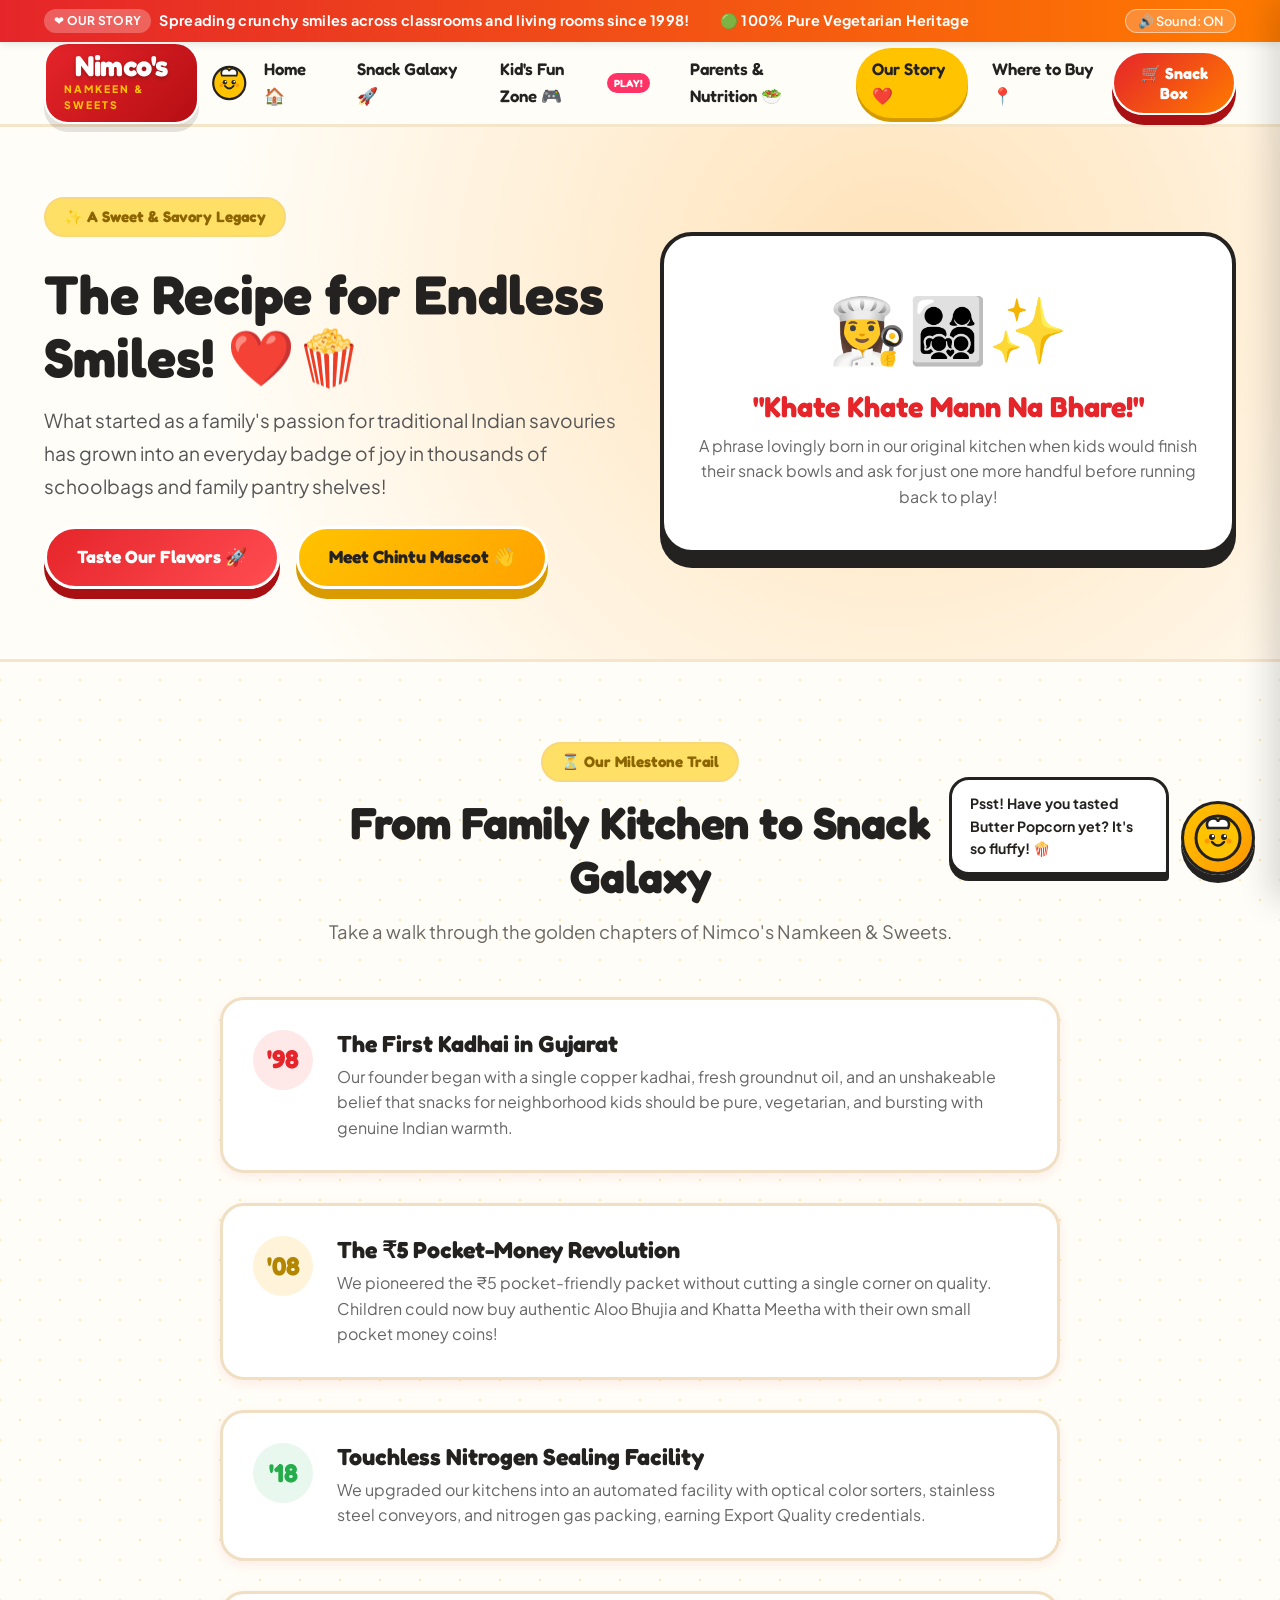
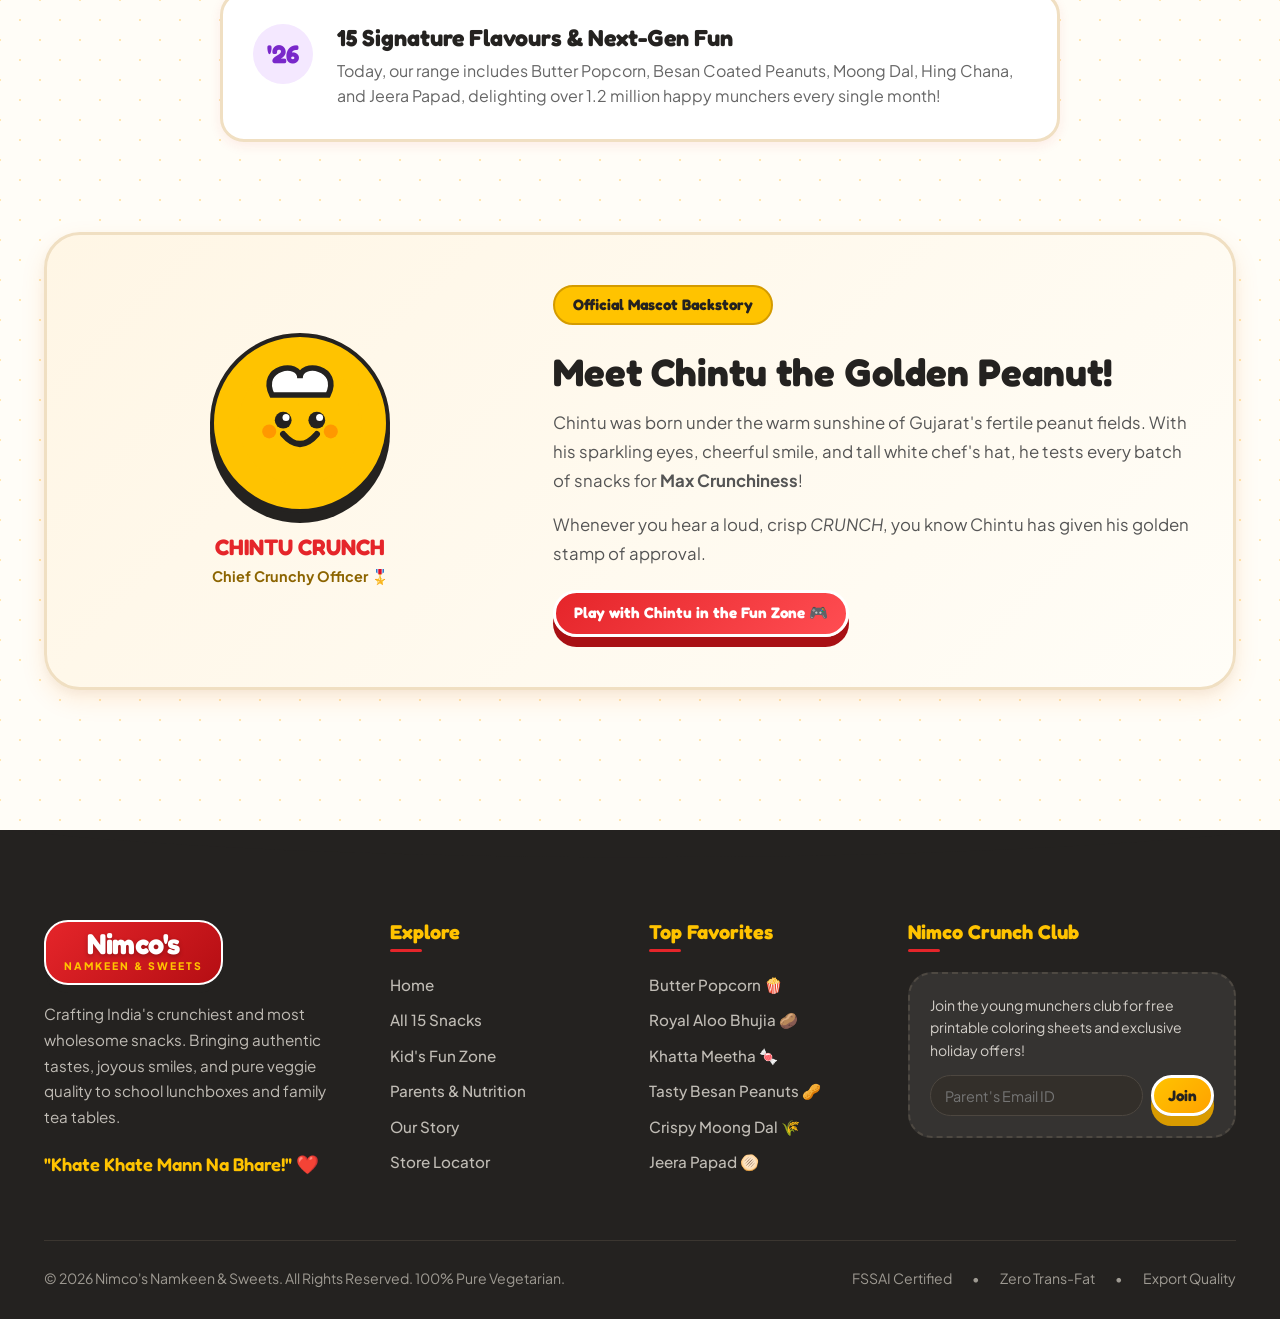
==== about.html @ a9c76709 "Add products page with complete snack galaxy showcase and interactive features" ====
<!DOCTYPE html>
<html lang="en">
<head>
  <meta charset="UTF-8">
  <meta name="viewport" content="width=device-width, initial-scale=1.0">
  <title>Our Story & Mascots | Nimco's Namkeen & Sweets</title>
  <meta name="description" content="Discover the heartwarming story behind Nimco's Namkeen. How we grew from a small family recipe kitchen to India's favourite crunchy snack brand!">
  <link rel="stylesheet" href="css/style.css">
  <link rel="icon" href="assets/pop-corn.png" type="image/png">
</head>
<body>

  <!-- Top Announcement Bar -->
  <aside class="top-ticker" aria-label="Special Offers">
    <div class="container top-ticker-content">
      <div class="top-ticker-marquee">
        <span class="ticker-item">
          <span class="ticker-pill">❤️ Our Story</span>
          <span>Spreading crunchy smiles across classrooms and living rooms since 1998!</span>
        </span>
        <span class="ticker-item">
          <span>🟢 100% Pure Vegetarian Heritage</span>
        </span>
      </div>
      <button class="sound-toggle-btn" id="soundToggleBtn" aria-label="Toggle Sound Effects">
        🔊 Sound: ON
      </button>
    </div>
  </aside>

  <!-- Navigation Header -->
  <header class="site-header">
    <div class="container nav-container">
      <a href="index.html" class="brand-logo-wrap" aria-label="Nimco's Home">
        <div class="brand-logo-badge">
          <span class="brand-name">Nimco's</span>
          <span class="brand-sub">Namkeen & Sweets</span>
        </div>
        <svg class="mascot-head-icon" viewBox="0 0 100 100" fill="none">
          <circle cx="50" cy="50" r="44" fill="#FFC300" stroke="#242220" stroke-width="6"/>
          <path d="M30 30 C20 10, 50 5, 50 18 C50 5, 80 10, 70 30 Z" fill="#FFFFFF" stroke="#242220" stroke-width="5"/>
          <circle cx="38" cy="48" r="6" fill="#242220"/>
          <circle cx="40" cy="46" r="2.5" fill="#FFFFFF"/>
          <circle cx="62" cy="48" r="6" fill="#242220"/>
          <circle cx="64" cy="46" r="2.5" fill="#FFFFFF"/>
          <circle cx="28" cy="56" r="5" fill="#FF7B00" opacity="0.6"/>
          <circle cx="72" cy="56" r="5" fill="#FF7B00" opacity="0.6"/>
          <path d="M38 58 Q50 72 62 58" stroke="#242220" stroke-width="5" stroke-linecap="round" fill="none"/>
        </svg>
      </a>

      <nav aria-label="Main Navigation">
        <ul class="nav-menu">
          <li><a href="index.html" class="nav-link">Home 🏠</a></li>
          <li><a href="products.html" class="nav-link">Snack Galaxy 🚀</a></li>
          <li>
            <a href="funzone.html" class="nav-link">
              Kid's Fun Zone 🎮 <span class="badge-fun">Play!</span>
            </a>
          </li>
          <li><a href="parents.html" class="nav-link">Parents & Nutrition 🥗</a></li>
          <li><a href="about.html" class="nav-link active">Our Story ❤️</a></li>
          <li><a href="contact.html" class="nav-link">Where to Buy 📍</a></li>
        </ul>
      </nav>

      <div class="nav-actions">
        <button class="cart-btn-trigger" aria-label="Open Snack Box Cart">
          <span>🛒 Snack Box</span>
          <span class="cart-badge-count" style="display:none;">0</span>
        </button>
        <button class="mobile-menu-toggle" aria-label="Open Mobile Menu">
          <span></span>
          <span></span>
          <span></span>
        </button>
      </div>
    </div>
  </header>

  <!-- About Hero -->
  <section style="background: radial-gradient(circle at 70% 30%, #FFE2B8 0%, #FFFDF7 70%); padding: 70px 0; border-bottom: 3px solid #F5E5C9;">
    <div class="container" style="display: grid; grid-template-columns: 1fr 1fr; gap: 40px; align-items: center;">
      <div>
        <span class="section-tag">✨ A Sweet & Savory Legacy</span>
        <h1 style="font-size: 3.4rem; color: #242220; margin: 12px 0 16px; line-height: 1.15;">
          The Recipe for Endless Smiles! ❤️🍿
        </h1>
        <p style="font-size: 1.2rem; color: #555; line-height: 1.7; margin-bottom: 24px;">
          What started as a family's passion for traditional Indian savouries has grown into an everyday badge of joy in thousands of schoolbags and family pantry shelves!
        </p>
        <div style="display: flex; gap: 16px;">
          <a href="products.html" class="btn btn-primary">Taste Our Flavors 🚀</a>
          <a href="#mascot-story" class="btn btn-secondary">Meet Chintu Mascot 👋</a>
        </div>
      </div>

      <div style="text-align: center; position: relative;">
        <div style="background: #FFF; border: 4px solid #242220; border-radius: 32px; padding: 40px 30px; box-shadow: 0 14px 0 #242220; position: relative;">
          <div style="font-size: 4rem; margin-bottom: 12px; animation: cuteBob 2s infinite alternate;">👩‍🍳👨‍👩‍👧‍👦✨</div>
          <h3 style="font-size: 1.8rem; color: #E5252A; margin-bottom: 8px;">"Khate Khate Mann Na Bhare!"</h3>
          <p style="color: #666; font-size: 1rem; line-height: 1.6;">
            A phrase lovingly born in our original kitchen when kids would finish their snack bowls and ask for just one more handful before running back to play!
          </p>
        </div>
      </div>
    </div>
  </section>

  <!-- The Journey Timeline -->
  <main class="container" style="padding: 80px 24px;">
    <div class="section-header">
      <div class="section-tag">⏳ Our Milestone Trail</div>
      <h2 class="section-title">From Family Kitchen to Snack Galaxy</h2>
      <p class="section-desc">Take a walk through the golden chapters of Nimco's Namkeen & Sweets.</p>
    </div>

    <div style="max-width: 840px; margin: 0 auto; display: flex; flex-direction: column; gap: 30px; position: relative;">
      <!-- Milestone 1 -->
      <div style="background: #FFF; border: 3px solid #F0DFC2; border-radius: 24px; padding: 30px; box-shadow: var(--shadow-sm); display: flex; gap: 24px; align-items: flex-start;">
        <div style="width: 60px; height: 60px; border-radius: 50%; background: #FFE8E8; color: #E5252A; display: flex; align-items: center; justify-content: center; font-size: 1.6rem; flex-shrink: 0; font-weight: 800; font-family: var(--font-display);">
          '98
        </div>
        <div>
          <h3 style="font-size: 1.45rem; color: #242220; margin-bottom: 6px;">The First Kadhai in Gujarat</h3>
          <p style="color: #666; font-size: 1rem; line-height: 1.6;">
            Our founder began with a single copper kadhai, fresh groundnut oil, and an unshakeable belief that snacks for neighborhood kids should be pure, vegetarian, and bursting with genuine Indian warmth.
          </p>
        </div>
      </div>

      <!-- Milestone 2 -->
      <div style="background: #FFF; border: 3px solid #F0DFC2; border-radius: 24px; padding: 30px; box-shadow: var(--shadow-sm); display: flex; gap: 24px; align-items: flex-start;">
        <div style="width: 60px; height: 60px; border-radius: 50%; background: #FFF4D9; color: #B38600; display: flex; align-items: center; justify-content: center; font-size: 1.6rem; flex-shrink: 0; font-weight: 800; font-family: var(--font-display);">
          '08
        </div>
        <div>
          <h3 style="font-size: 1.45rem; color: #242220; margin-bottom: 6px;">The ₹5 Pocket-Money Revolution</h3>
          <p style="color: #666; font-size: 1rem; line-height: 1.6;">
            We pioneered the ₹5 pocket-friendly packet without cutting a single corner on quality. Children could now buy authentic Aloo Bhujia and Khatta Meetha with their own small pocket money coins!
          </p>
        </div>
      </div>

      <!-- Milestone 3 -->
      <div style="background: #FFF; border: 3px solid #F0DFC2; border-radius: 24px; padding: 30px; box-shadow: var(--shadow-sm); display: flex; gap: 24px; align-items: flex-start;">
        <div style="width: 60px; height: 60px; border-radius: 50%; background: #E8F8EE; color: #25AC4B; display: flex; align-items: center; justify-content: center; font-size: 1.6rem; flex-shrink: 0; font-weight: 800; font-family: var(--font-display);">
          '18
        </div>
        <div>
          <h3 style="font-size: 1.45rem; color: #242220; margin-bottom: 6px;">Touchless Nitrogen Sealing Facility</h3>
          <p style="color: #666; font-size: 1rem; line-height: 1.6;">
            We upgraded our kitchens into an automated facility with optical color sorters, stainless steel conveyors, and nitrogen gas packing, earning Export Quality credentials.
          </p>
        </div>
      </div>

      <!-- Milestone 4 -->
      <div style="background: #FFF; border: 3px solid #F0DFC2; border-radius: 24px; padding: 30px; box-shadow: var(--shadow-sm); display: flex; gap: 24px; align-items: flex-start;">
        <div style="width: 60px; height: 60px; border-radius: 50%; background: #F4E8FF; color: #7928CA; display: flex; align-items: center; justify-content: center; font-size: 1.6rem; flex-shrink: 0; font-weight: 800; font-family: var(--font-display);">
          '26
        </div>
        <div>
          <h3 style="font-size: 1.45rem; color: #242220; margin-bottom: 6px;">15 Signature Flavours & Next-Gen Fun</h3>
          <p style="color: #666; font-size: 1rem; line-height: 1.6;">
            Today, our range includes Butter Popcorn, Besan Coated Peanuts, Moong Dal, Hing Chana, and Jeera Papad, delighting over 1.2 million happy munchers every single month!
          </p>
        </div>
      </div>
    </div>

    <!-- MEET THE MASCOT SECTION -->
    <section id="mascot-story" style="margin-top: 90px; background: linear-gradient(135deg, #FFF6E5, #FFFDF7); border: 3px solid #F0DFC2; border-radius: 36px; padding: 50px 40px; box-shadow: var(--shadow-md);">
      <div style="display: grid; grid-template-columns: 0.8fr 1.2fr; gap: 40px; align-items: center;">
        <div style="text-align: center;">
          <div style="width: 180px; height: 180px; margin: 0 auto; border-radius: 50%; background: #FFC300; border: 4px solid #242220; box-shadow: 0 10px 0 #242220; display: flex; align-items: center; justify-content: center;">
            <svg viewBox="0 0 100 100" style="width: 140px; height: 140px;" fill="none">
              <circle cx="50" cy="50" r="44" fill="#FFC300"/>
              <!-- Chef Hat -->
              <path d="M30 30 C20 10, 50 5, 50 18 C50 5, 80 10, 70 30 Z" fill="#FFFFFF" stroke="#242220" stroke-width="4"/>
              <!-- Big Anime Eyes -->
              <circle cx="38" cy="48" r="6" fill="#242220"/>
              <circle cx="40" cy="46" r="2.5" fill="#FFFFFF"/>
              <circle cx="62" cy="48" r="6" fill="#242220"/>
              <circle cx="64" cy="46" r="2.5" fill="#FFFFFF"/>
              <!-- Cheeks -->
              <circle cx="28" cy="56" r="5" fill="#FF7B00" opacity="0.6"/>
              <circle cx="72" cy="56" r="5" fill="#FF7B00" opacity="0.6"/>
              <!-- Smile -->
              <path d="M38 58 Q50 72 62 58" stroke="#242220" stroke-width="4.5" stroke-linecap="round" fill="none"/>
            </svg>
          </div>
          <div style="font-family: var(--font-display); font-size: 1.4rem; font-weight: 700; margin-top: 16px; color: #E5252A;">
            CHINTU CRUNCH
          </div>
          <div style="font-size: 0.9rem; color: #8C6400; font-weight: 700;">Chief Crunchy Officer 🎖️</div>
        </div>

        <div>
          <span class="section-tag" style="background: #FFC300; color: #242220; border-color: #D49B00;">Official Mascot Backstory</span>
          <h2 style="font-size: 2.4rem; color: #242220; margin: 10px 0 14px;">Meet Chintu the Golden Peanut!</h2>
          <p style="font-size: 1.05rem; color: #555; line-height: 1.7; margin-bottom: 16px;">
            Chintu was born under the warm sunshine of Gujarat's fertile peanut fields. With his sparkling eyes, cheerful smile, and tall white chef's hat, he tests every batch of snacks for <strong>Max Crunchiness</strong>!
          </p>
          <p style="font-size: 1.05rem; color: #555; line-height: 1.7; margin-bottom: 22px;">
            Whenever you hear a loud, crisp <em>CRUNCH</em>, you know Chintu has given his golden stamp of approval.
          </p>
          <a href="funzone.html" class="btn btn-primary btn-sm">
            Play with Chintu in the Fun Zone 🎮
          </a>
        </div>
      </div>
    </section>
  </main>

  <!-- Global Slide-over Snack Box Drawer -->
  <div class="cart-backdrop" id="cartBackdrop"></div>
  <aside class="cart-drawer" id="cartDrawer" aria-label="Snack Box Shopping Cart">
    <div class="cart-drawer-header">
      <h3 class="cart-drawer-title">
        <span>🛒 My Snack Box</span>
      </h3>
      <button class="cart-close-btn" aria-label="Close Cart">✕</button>
    </div>

    <div class="cart-free-gift-meter">
      <div class="gift-meter-label" id="giftMeterText">
        Add <strong>₹199</strong> to unlock a <strong>FREE Butter Popcorn</strong>! 🎁
      </div>
      <div class="meter-track">
        <div class="meter-fill" id="giftMeterFill" style="width: 0%;"></div>
      </div>
    </div>

    <div class="cart-items-list" id="cartItemsList"></div>

    <div class="cart-drawer-footer">
      <div class="promo-input-row">
        <input type="text" id="cartPromoInput" class="promo-input-field" placeholder="Promo code (e.g. CHINTU10)">
        <button class="promo-apply-btn" id="cartPromoBtn">Apply</button>
      </div>
      <div id="cartPromoMsg" style="font-size: 0.85rem; font-weight: 700; margin-bottom: 12px; display: none;"></div>

      <div class="cart-subtotal-row">
        <span>Subtotal:</span>
        <span class="cart-subtotal-amount" id="cartSubtotal">₹0</span>
      </div>

      <div class="cart-subtotal-row" id="cartDiscountRow" style="display: none; font-size: 1rem; color: #25AC4B;">
        <span>Promo Discount:</span>
        <span id="cartDiscountAmount">-₹0</span>
      </div>

      <button class="btn btn-primary" id="cartCheckoutBtn" style="width: 100%;">
        Munch & Checkout 🚀
      </button>
    </div>
  </aside>

  <!-- Product Detail & Nutrition Modal -->
  <div class="modal-backdrop" id="productModal" role="dialog" aria-modal="true">
    <div class="modal-dialog">
      <button class="modal-close-btn" aria-label="Close dialog">✕</button>
      <div class="modal-body" id="productModalBody"></div>
    </div>
  </div>

  <!-- Floating Mascot Interaction Widget -->
  <div class="floating-mascot-widget" id="floatingMascotWidget">
    <div class="mascot-bubble" id="mascotSpeechBubble">
      Khate Khate Mann Na Bhare! ❤️
    </div>
    <button class="mascot-avatar-btn" id="mascotAvatarBtn" aria-label="Ask Mascot Chintu">
      <svg viewBox="0 0 100 100" fill="none">
        <circle cx="50" cy="50" r="44" fill="#FFC300" stroke="#242220" stroke-width="6"/>
        <path d="M30 30 C20 10, 50 5, 50 18 C50 5, 80 10, 70 30 Z" fill="#FFFFFF" stroke="#242220" stroke-width="5"/>
        <circle cx="38" cy="48" r="6" fill="#242220"/>
        <circle cx="40" cy="46" r="2.5" fill="#FFFFFF"/>
        <circle cx="62" cy="48" r="6" fill="#242220"/>
        <circle cx="64" cy="46" r="2.5" fill="#FFFFFF"/>
        <circle cx="28" cy="56" r="5" fill="#FF7B00" opacity="0.6"/>
        <circle cx="72" cy="56" r="5" fill="#FF7B00" opacity="0.6"/>
        <path d="M38 58 Q50 72 62 58" stroke="#242220" stroke-width="5" stroke-linecap="round" fill="none"/>
      </svg>
    </button>
  </div>

  <!-- Footer -->
  <footer class="site-footer">
    <div class="footer-curved-top">
      <svg viewBox="0 0 1200 120" preserveAspectRatio="none">
        <path d="M0,0 C300,90 900,90 1200,0 L1200,120 L0,120 Z" fill="#242220"></path>
      </svg>
    </div>

    <div class="container">
      <div class="footer-grid">
        <div class="footer-brand">
          <div class="brand-logo-badge" style="width: fit-content; margin-bottom: 16px;">
            <span class="brand-name">Nimco's</span>
            <span class="brand-sub">Namkeen & Sweets</span>
          </div>
          <p>
            Crafting India's crunchiest and most wholesome snacks. Bringing authentic tastes, joyous smiles, and pure veggie quality to school lunchboxes and family tea tables.
          </p>
          <div class="footer-tagline-quote">
            "Khate Khate Mann Na Bhare!" ❤️
          </div>
        </div>

        <div class="footer-col">
          <h4>Explore</h4>
          <ul class="footer-links">
            <li><a href="index.html">Home</a></li>
            <li><a href="products.html">All 15 Snacks</a></li>
            <li><a href="funzone.html">Kid's Fun Zone</a></li>
            <li><a href="parents.html">Parents & Nutrition</a></li>
            <li><a href="about.html">Our Story</a></li>
            <li><a href="contact.html">Store Locator</a></li>
          </ul>
        </div>

        <div class="footer-col">
          <h4>Top Favorites</h4>
          <ul class="footer-links">
            <li><a href="products.html?filter=kids-fav">Butter Popcorn 🍿</a></li>
            <li><a href="products.html?filter=kids-fav">Royal Aloo Bhujia 🥔</a></li>
            <li><a href="products.html?filter=kids-fav">Khatta Meetha 🍬</a></li>
            <li><a href="products.html?filter=peanuts">Tasty Besan Peanuts 🥜</a></li>
            <li><a href="products.html?filter=dals">Crispy Moong Dal 🌾</a></li>
            <li><a href="products.html?filter=papad">Jeera Papad 🫓</a></li>
          </ul>
        </div>

        <div class="footer-col">
          <h4>Nimco Crunch Club</h4>
          <div class="footer-club-box">
            <p>Join the young munchers club for free printable coloring sheets and exclusive holiday offers!</p>
            <form onsubmit="event.preventDefault(); alert('Welcome to the Nimco Crunch Club! 🍿🎉'); this.reset();" class="footer-input-wrap">
              <input type="email" required placeholder="Parent's Email ID" class="footer-input">
              <button type="submit" class="btn btn-secondary btn-sm" style="padding: 8px 14px;">Join</button>
            </form>
          </div>
        </div>
      </div>

      <div class="footer-bottom">
        <div>© 2026 Nimco's Namkeen & Sweets. All Rights Reserved. 100% Pure Vegetarian.</div>
        <div style="display: flex; gap: 20px;">
          <span>FSSAI Certified</span>
          <span>•</span>
          <span>Zero Trans-Fat</span>
          <span>•</span>
          <span>Export Quality</span>
        </div>
      </div>
    </div>
  </footer>

  <!-- Scripts -->
  <script src="js/sound.js"></script>
  <script src="js/products-data.js"></script>
  <script src="js/cart.js"></script>
  <script src="js/main.js"></script>
</body>
</html>
---- css/style.css ----
/* ==========================================================================
   NIMCO'S NAMKEEN & SWEETS - KIDS-FRIENDLY PLAYFUL DESIGN SYSTEM
   "Khate Khate Mann Na Bhare" | 100% Pure Veg | Crunchy & Fun!
   ========================================================================== */

@import url('https://fonts.googleapis.com/css2?family=Fredoka:wght@400;500;600;700&family=Plus+Jakarta+Sans:wght@400;500;600;700;800&family=Bubblegum+Sans&display=swap');
@import url('craveable.css');

:root {
  /* Brand Color Palette */
  --brand-red: #E5252A;
  --brand-red-dark: #C01419;
  --brand-red-light: #FF5A5F;
  --brand-yellow: #FFC300;
  --brand-yellow-light: #FFE066;
  --brand-orange: #FF7B00;
  --brand-orange-light: #FFA23A;
  --brand-blue: #00A6FB;
  --brand-blue-light: #E0F4FF;
  --brand-pink: #FF3366;
  --brand-pink-light: #FFE8EF;
  --brand-green: #25AC4B; /* Veg Symbol Green */
  --brand-green-light: #E8F8EE;
  --brand-purple: #7928CA;
  --brand-purple-light: #F4E8FF;

  /* Surfaces & Backgrounds */
  --bg-cream: #FFFDF7;
  --bg-warm: #FFF6E5;
  --bg-sunshine: #FFFBE6;
  --bg-white: #FFFFFF;
  --bg-card: #FFFFFF;

  /* Text & Typography */
  --text-main: #242220;
  --text-muted: #6B6864;
  --text-light: #9E9B95;
  --text-on-dark: #FFFFFF;

  /* Borders & Shadows */
  --border-playful: 3px solid #F2E8D5;
  --border-thick: 4px solid #242220;
  --border-radius-xs: 10px;
  --border-radius-sm: 16px;
  --border-radius-md: 24px;
  --border-radius-lg: 32px;
  --border-radius-xl: 48px;
  --border-radius-pill: 999px;

  /* 3D Tactile Comic Shadows */
  --shadow-sm: 0 4px 12px rgba(229, 37, 42, 0.08);
  --shadow-md: 0 10px 25px rgba(255, 123, 0, 0.12), 0 4px 10px rgba(0, 0, 0, 0.04);
  --shadow-lg: 0 20px 40px rgba(229, 37, 42, 0.15), 0 8px 16px rgba(0, 0, 0, 0.06);
  --shadow-comic: 0 8px 0 rgba(36, 34, 32, 0.12);
  --shadow-comic-pressed: 0 2px 0 rgba(36, 34, 32, 0.12);
  --shadow-red-pop: 0 10px 0 #A81014;
  --shadow-yellow-pop: 0 10px 0 #D99B00;
  --shadow-blue-pop: 0 10px 0 #0077B6;
  --shadow-green-pop: 0 10px 0 #187932;

  /* Fonts */
  --font-display: 'Fredoka', 'Bubblegum Sans', cursive, sans-serif;
  --font-body: 'Plus Jakarta Sans', system-ui, -apple-system, sans-serif;

  /* Animation Timings */
  --bounce-easing: cubic-bezier(0.34, 1.56, 0.64, 1);
  --transition-fast: 0.18s var(--bounce-easing);
  --transition-normal: 0.3s ease;
}

/* ==========================================================================
   RESET & BASE STYLES
   ========================================================================== */
*, *::before, *::after {
  box-sizing: border-box;
  margin: 0;
  padding: 0;
}

html {
  scroll-behavior: smooth;
  font-size: 16px;
  -webkit-tap-highlight-color: transparent;
}

body {
  font-family: var(--font-body);
  background-color: var(--bg-cream);
  color: var(--text-main);
  line-height: 1.6;
  overflow-x: hidden;
  background-image: 
    radial-gradient(#FFE6B0 1.2px, transparent 1.2px),
    radial-gradient(#FFE6B0 1.2px, #FFFDF7 1.2px);
  background-size: 40px 40px;
  background-position: 0 0, 20px 20px;
}

img {
  max-width: 100%;
  height: auto;
  display: block;
}

a {
  color: inherit;
  text-decoration: none;
}

button, input, select, textarea {
  font-family: inherit;
  font-size: inherit;
  outline: none;
}

button {
  cursor: pointer;
  border: none;
  background: none;
}

h1, h2, h3, h4, h5, h6 {
  font-family: var(--font-display);
  font-weight: 700;
  line-height: 1.2;
  color: var(--text-main);
}

.container {
  width: 100%;
  max-width: 1240px;
  margin: 0 auto;
  padding: 0 24px;
}

/* ==========================================================================
   PLAYFUL TOP TICKER & ANNOUNCEMENT BAR
   ========================================================================== */
.top-ticker {
  background: linear-gradient(90deg, #E5252A, #FF7B00, #E5252A);
  background-size: 200% 100%;
  animation: tickerGradient 10s ease infinite;
  color: #FFFFFF;
  padding: 9px 0;
  font-size: 0.9rem;
  font-weight: 700;
  letter-spacing: 0.3px;
  overflow: hidden;
  position: relative;
  z-index: 100;
  box-shadow: 0 2px 8px rgba(0, 0, 0, 0.1);
}

@keyframes tickerGradient {
  0% { background-position: 0% 50%; }
  50% { background-position: 100% 50%; }
  100% { background-position: 0% 50%; }
}

.top-ticker-content {
  display: flex;
  justify-content: space-between;
  align-items: center;
  gap: 20px;
}

.top-ticker-marquee {
  display: flex;
  align-items: center;
  gap: 30px;
  white-space: nowrap;
}

.ticker-item {
  display: inline-flex;
  align-items: center;
  gap: 8px;
}

.ticker-pill {
  background: rgba(255, 255, 255, 0.25);
  padding: 2px 10px;
  border-radius: 999px;
  font-size: 0.75rem;
  text-transform: uppercase;
}

.sound-toggle-btn {
  background: rgba(255, 255, 255, 0.2);
  color: #fff;
  border: 1.5px solid rgba(255, 255, 255, 0.5);
  padding: 3px 12px;
  border-radius: 999px;
  font-size: 0.8rem;
  font-weight: 600;
  display: inline-flex;
  align-items: center;
  gap: 6px;
  transition: all var(--transition-fast);
}

.sound-toggle-btn:hover {
  background: #fff;
  color: var(--brand-red);
  transform: scale(1.05);
}

/* ==========================================================================
   NAVIGATION BAR
   ========================================================================== */
.site-header {
  position: sticky;
  top: 0;
  background: rgba(255, 253, 247, 0.95);
  backdrop-filter: blur(12px);
  -webkit-backdrop-filter: blur(12px);
  border-bottom: 3px solid #F5E5C9;
  z-index: 99;
  transition: all 0.3s ease;
}

.site-header.scrolled {
  box-shadow: 0 10px 30px rgba(0, 0, 0, 0.08);
  border-bottom-color: transparent;
}

.nav-container {
  display: flex;
  justify-content: space-between;
  align-items: center;
  height: 82px;
}

.brand-logo-wrap {
  display: flex;
  align-items: center;
  gap: 12px;
}

.brand-logo-badge {
  background: linear-gradient(135deg, var(--brand-red), #B50E13);
  color: #fff;
  padding: 8px 18px;
  border-radius: var(--border-radius-md);
  box-shadow: var(--shadow-comic);
  border: 2.5px solid #fff;
  display: flex;
  flex-direction: column;
  align-items: center;
  position: relative;
  transition: transform var(--transition-fast);
}

.brand-logo-badge:hover {
  transform: rotate(-3deg) scale(1.04);
}

.brand-name {
  font-family: var(--font-display);
  font-size: 1.8rem;
  line-height: 1;
  font-weight: 700;
  letter-spacing: -0.5px;
  color: #fff;
  text-shadow: 0 2px 4px rgba(0, 0, 0, 0.25);
}

.brand-sub {
  font-size: 0.65rem;
  font-weight: 800;
  letter-spacing: 2px;
  text-transform: uppercase;
  color: var(--brand-yellow);
}

.mascot-head-icon {
  width: 44px;
  height: 44px;
  animation: cuteBob 2.5s ease-in-out infinite alternate;
}

@keyframes cuteBob {
  0% { transform: translateY(0) rotate(0deg); }
  100% { transform: translateY(-4px) rotate(6deg); }
}

.nav-menu {
  display: flex;
  align-items: center;
  gap: 8px;
  list-style: none;
}

.nav-link {
  font-family: var(--font-display);
  font-size: 1.05rem;
  font-weight: 600;
  color: var(--text-main);
  padding: 8px 16px;
  border-radius: var(--border-radius-pill);
  transition: all var(--transition-fast);
  display: flex;
  align-items: center;
  gap: 6px;
  position: relative;
}

.nav-link:hover {
  background: var(--bg-warm);
  color: var(--brand-red);
  transform: translateY(-2px);
}

.nav-link.active {
  background: var(--brand-yellow);
  color: var(--text-main);
  box-shadow: 0 4px 0 #D49B00;
}

.nav-link .badge-fun {
  background: var(--brand-pink);
  color: #fff;
  font-size: 0.65rem;
  padding: 2px 7px;
  border-radius: 999px;
  font-weight: 800;
  text-transform: uppercase;
  animation: pulseBadge 1.5s infinite;
}

@keyframes pulseBadge {
  0%, 100% { transform: scale(1); }
  50% { transform: scale(1.12); }
}

.nav-actions {
  display: flex;
  align-items: center;
  gap: 14px;
}

.cart-btn-trigger {
  background: linear-gradient(135deg, var(--brand-red), var(--brand-orange));
  color: #fff;
  padding: 10px 20px;
  border-radius: var(--border-radius-pill);
  font-family: var(--font-display);
  font-weight: 700;
  font-size: 1rem;
  display: flex;
  align-items: center;
  gap: 10px;
  box-shadow: var(--shadow-red-pop);
  transition: all var(--transition-fast);
  border: 2px solid #fff;
}

.cart-btn-trigger:hover {
  transform: translateY(-2px);
  box-shadow: 0 12px 0 #A81014;
}

.cart-btn-trigger:active {
  transform: translateY(6px);
  box-shadow: 0 4px 0 #A81014;
}

.cart-badge-count {
  background: var(--brand-yellow);
  color: var(--text-main);
  width: 24px;
  height: 24px;
  border-radius: 50%;
  display: inline-flex;
  align-items: center;
  justify-content: center;
  font-size: 0.85rem;
  font-weight: 800;
}

.mobile-menu-toggle {
  display: none;
  flex-direction: column;
  gap: 5px;
  width: 44px;
  height: 44px;
  background: var(--bg-warm);
  border-radius: 12px;
  justify-content: center;
  align-items: center;
  border: 2px solid #EAD8BD;
}

.mobile-menu-toggle span {
  width: 22px;
  height: 3px;
  background: var(--text-main);
  border-radius: 3px;
  transition: all 0.3s ease;
}

/* ==========================================================================
   BUTTONS & TACTILE COMPONENTS
   ========================================================================== */
.btn {
  display: inline-flex;
  align-items: center;
  justify-content: center;
  gap: 10px;
  font-family: var(--font-display);
  font-weight: 700;
  font-size: 1.1rem;
  padding: 14px 30px;
  border-radius: var(--border-radius-pill);
  transition: all var(--transition-fast);
  text-align: center;
  user-select: none;
}

.btn-primary {
  background: linear-gradient(135deg, var(--brand-red), #FF4D52);
  color: #FFFFFF;
  box-shadow: var(--shadow-red-pop);
  border: 3px solid #FFFFFF;
}

.btn-primary:hover {
  transform: translateY(-3px) scale(1.02);
  box-shadow: 0 13px 0 #A81014;
}

.btn-primary:active {
  transform: translateY(6px);
  box-shadow: 0 3px 0 #A81014;
}

.btn-secondary {
  background: linear-gradient(135deg, var(--brand-yellow), #FFA200);
  color: var(--text-main);
  box-shadow: var(--shadow-yellow-pop);
  border: 3px solid #FFFFFF;
}

.btn-secondary:hover {
  transform: translateY(-3px) scale(1.02);
  box-shadow: 0 13px 0 #D99B00;
}

.btn-secondary:active {
  transform: translateY(6px);
  box-shadow: 0 3px 0 #D99B00;
}

.btn-outline {
  background: #FFFFFF;
  color: var(--text-main);
  border: 3px solid var(--text-main);
  box-shadow: 0 6px 0 var(--text-main);
}

.btn-outline:hover {
  background: var(--bg-warm);
  transform: translateY(-2px);
  box-shadow: 0 8px 0 var(--text-main);
}

.btn-outline:active {
  transform: translateY(4px);
  box-shadow: 0 2px 0 var(--text-main);
}

.btn-funzone {
  background: linear-gradient(135deg, #7928CA, #FF0080);
  color: #fff;
  box-shadow: 0 10px 0 #52178D;
  border: 3px solid #FFFFFF;
}

.btn-funzone:hover {
  transform: translateY(-3px) scale(1.02);
  box-shadow: 0 13px 0 #52178D;
}

.btn-funzone:active {
  transform: translateY(6px);
  box-shadow: 0 3px 0 #52178D;
}

.btn-sm {
  padding: 8px 18px;
  font-size: 0.95rem;
}

/* ==========================================================================
   PURE VEG BADGE & CHIP ELEMENTS
   ========================================================================== */
.veg-badge {
  display: inline-flex;
  align-items: center;
  justify-content: center;
  width: 22px;
  height: 22px;
  border: 2px solid var(--brand-green);
  border-radius: 4px;
  background: #fff;
  padding: 2px;
}

.veg-badge::after {
  content: '';
  width: 10px;
  height: 10px;
  background: var(--brand-green);
  border-radius: 50%;
}

.veg-label-wrap {
  display: inline-flex;
  align-items: center;
  gap: 6px;
  background: var(--brand-green-light);
  color: #176B2C;
  font-size: 0.8rem;
  font-weight: 700;
  padding: 4px 12px;
  border-radius: 999px;
  border: 1.5px solid #B8E8C5;
}

.flavor-chip {
  display: inline-flex;
  align-items: center;
  gap: 5px;
  background: var(--bg-warm);
  color: var(--brand-orange);
  font-size: 0.75rem;
  font-weight: 700;
  padding: 4px 10px;
  border-radius: var(--border-radius-pill);
  border: 1px solid #F5DEB3;
}

/* ==========================================================================
   HERO SECTION (HOME)
   ========================================================================== */
.hero-section {
  position: relative;
  padding: 60px 0 100px;
  overflow: hidden;
  background: radial-gradient(circle at 70% 30%, #FFF3D4 0%, #FFFDF7 70%);
}

.hero-curved-bottom {
  position: absolute;
  bottom: -1px;
  left: 0;
  width: 100%;
  overflow: hidden;
  line-height: 0;
  z-index: 10;
}

.hero-curved-bottom svg {
  position: relative;
  display: block;
  width: calc(100% + 1.3px);
  height: 60px;
}

.hero-grid {
  display: grid;
  grid-template-columns: 1.15fr 0.85fr;
  align-items: center;
  gap: 50px;
}

.hero-content {
  position: relative;
  z-index: 5;
}

.hero-mascot-pill {
  display: inline-flex;
  align-items: center;
  gap: 10px;
  background: #FFFFFF;
  padding: 6px 18px 6px 10px;
  border-radius: var(--border-radius-pill);
  border: 2px solid #F0DFBF;
  box-shadow: var(--shadow-sm);
  margin-bottom: 24px;
  font-size: 0.95rem;
  font-weight: 700;
  color: var(--brand-orange);
  animation: floatSubtle 3s ease-in-out infinite alternate;
}

@keyframes floatSubtle {
  0% { transform: translateY(0); }
  100% { transform: translateY(-6px); }
}

.hero-title {
  font-size: 3.6rem;
  line-height: 1.12;
  margin-bottom: 20px;
  color: var(--text-main);
  letter-spacing: -1px;
}

.hero-title .highlight-red {
  color: var(--brand-red);
  position: relative;
  display: inline-block;
}

.hero-title .highlight-red::after {
  content: '';
  position: absolute;
  bottom: 4px;
  left: -4px;
  right: -4px;
  height: 12px;
  background: var(--brand-yellow);
  z-index: -1;
  border-radius: 6px;
  transform: rotate(-1.5deg);
}

.hero-subtitle {
  font-size: 1.25rem;
  color: var(--text-muted);
  margin-bottom: 34px;
  max-width: 540px;
  font-weight: 500;
}

.hero-cta-group {
  display: flex;
  flex-wrap: wrap;
  align-items: center;
  gap: 16px;
  margin-bottom: 40px;
}

.hero-trust-badges {
  display: flex;
  align-items: center;
  gap: 24px;
  padding-top: 20px;
  border-top: 2px dashed #EEDCC1;
}

.trust-item {
  display: flex;
  align-items: center;
  gap: 10px;
  font-size: 0.9rem;
  font-weight: 700;
  color: var(--text-main);
}

.trust-item-icon {
  width: 36px;
  height: 36px;
  border-radius: 50%;
  background: #FFF;
  border: 2px solid #F0DEBF;
  display: flex;
  align-items: center;
  justify-content: center;
  font-size: 1.1rem;
  box-shadow: var(--shadow-sm);
}

/* Hero Showcase & Floating Packs */
.hero-visual-stage {
  position: relative;
  display: flex;
  align-items: center;
  justify-content: center;
  min-height: 480px;
}

.stage-glow-circle {
  position: absolute;
  width: 440px;
  height: 440px;
  background: radial-gradient(circle, #FFE180 0%, #FFB703 40%, rgba(255, 183, 3, 0) 70%);
  border-radius: 50%;
  filter: blur(20px);
  opacity: 0.6;
  z-index: 1;
  animation: pulseGlow 4s ease-in-out infinite alternate;
}

@keyframes pulseGlow {
  0% { transform: scale(0.9); opacity: 0.4; }
  100% { transform: scale(1.1); opacity: 0.7; }
}

.hero-pack-main {
  position: relative;
  z-index: 4;
  width: 300px;
  cursor: pointer;
  filter: drop-shadow(0 25px 35px rgba(229, 37, 42, 0.25));
  transition: transform 0.4s var(--bounce-easing);
  animation: floatHeroPack 4s ease-in-out infinite;
}

@keyframes floatHeroPack {
  0%, 100% { transform: translateY(0) rotate(0deg); }
  50% { transform: translateY(-16px) rotate(2deg); }
}

.hero-pack-main:hover {
  transform: scale(1.08) rotate(-2deg);
}

.hero-pack-side {
  position: absolute;
  width: 190px;
  z-index: 3;
  filter: drop-shadow(0 15px 25px rgba(0, 0, 0, 0.15));
  transition: transform 0.3s var(--bounce-easing);
  cursor: pointer;
}

.hero-pack-side.pack-left {
  left: -20px;
  bottom: 30px;
  transform: rotate(-12deg);
  animation: floatSideLeft 4.5s ease-in-out infinite alternate;
}

.hero-pack-side.pack-right {
  right: -25px;
  top: 40px;
  transform: rotate(14deg);
  animation: floatSideRight 4.2s ease-in-out infinite alternate;
  border-radius: 20px;
  border: 3.5px solid #FFFFFF;
  box-shadow: 0 12px 24px rgba(0, 0, 0, 0.15);
}

@keyframes floatSideLeft {
  0% { transform: rotate(-12deg) translateY(0); }
  100% { transform: rotate(-8deg) translateY(-12px); }
}

@keyframes floatSideRight {
  0% { transform: rotate(14deg) translateY(0); }
  100% { transform: rotate(18deg) translateY(-14px); }
}

.hero-pack-side:hover {
  z-index: 5;
  transform: scale(1.12) rotate(0deg) !important;
}

/* Floating Fun Stickers */
.fun-sticker {
  position: absolute;
  background: #FFFFFF;
  color: var(--text-main);
  font-family: var(--font-display);
  font-weight: 700;
  font-size: 0.95rem;
  padding: 8px 16px;
  border-radius: var(--border-radius-pill);
  box-shadow: 0 6px 0 #E2CDA7;
  border: 2.5px solid #F0DEBF;
  z-index: 6;
  display: flex;
  align-items: center;
  gap: 8px;
  pointer-events: none;
  animation: stickerWiggle 3s ease-in-out infinite;
}

.fun-sticker.sticker-1 {
  top: 15px;
  left: 20px;
  background: var(--brand-yellow);
  color: var(--text-main);
  box-shadow: 0 5px 0 #CCA200;
  border-color: #FFF;
  transform: rotate(-8deg);
}

.fun-sticker.sticker-2 {
  bottom: 25px;
  right: 15px;
  background: var(--brand-pink);
  color: #FFF;
  box-shadow: 0 5px 0 #BF1241;
  border-color: #FFF;
  transform: rotate(6deg);
}

.fun-sticker.sticker-3 {
  top: 45%;
  left: -35px;
  background: var(--brand-green);
  color: #FFF;
  box-shadow: 0 5px 0 #187732;
  border-color: #FFF;
  transform: rotate(-10deg);
}

@keyframes stickerWiggle {
  0%, 100% { transform: rotate(var(--rot, 0deg)) translateY(0); }
  50% { transform: rotate(var(--rot, 0deg)) translateY(-6px); }
}

/* ==========================================================================
   SECTION HEADINGS & RIBBONS
   ========================================================================== */
.section-header {
  text-align: center;
  max-width: 720px;
  margin: 0 auto 50px;
  position: relative;
}

.section-tag {
  display: inline-flex;
  align-items: center;
  gap: 8px;
  background: var(--brand-yellow-light);
  color: #8C6400;
  font-family: var(--font-display);
  font-size: 0.95rem;
  font-weight: 700;
  padding: 6px 18px;
  border-radius: var(--border-radius-pill);
  border: 2px solid #F8D878;
  margin-bottom: 14px;
}

.section-title {
  font-size: 2.8rem;
  color: var(--text-main);
  margin-bottom: 14px;
  letter-spacing: -0.5px;
}

.section-desc {
  font-size: 1.15rem;
  color: var(--text-muted);
}

/* ==========================================================================
   MOOD PICKER / QUICK SELECTOR
   ========================================================================== */
.mood-picker-wrap {
  padding: 40px 0;
  background: var(--bg-white);
  border-top: 3px solid #F5E8D3;
  border-bottom: 3px solid #F5E8D3;
}

.mood-pills-row {
  display: flex;
  justify-content: center;
  flex-wrap: wrap;
  gap: 14px;
}

.mood-pill-btn {
  display: inline-flex;
  align-items: center;
  gap: 10px;
  background: var(--bg-warm);
  border: 2.5px solid #F0DFC2;
  padding: 12px 24px;
  border-radius: var(--border-radius-pill);
  font-family: var(--font-display);
  font-size: 1.05rem;
  font-weight: 700;
  color: var(--text-main);
  transition: all var(--transition-fast);
  cursor: pointer;
  box-shadow: 0 4px 0 #E5CFA8;
}

.mood-pill-btn:hover, .mood-pill-btn.active {
  background: var(--brand-red);
  color: #fff;
  border-color: #fff;
  box-shadow: 0 6px 0 #9E0D11;
  transform: translateY(-3px);
}

.mood-pill-btn:active {
  transform: translateY(3px);
  box-shadow: 0 1px 0 #9E0D11;
}

/* ==========================================================================
   PRODUCT CARDS & SNACK CATALOG
   ========================================================================== */
.products-grid {
  display: grid;
  grid-template-columns: repeat(auto-fill, minmax(280px, 1fr));
  gap: 30px;
  margin-bottom: 50px;
}

.snack-card {
  background: #FFFFFF;
  border-radius: var(--border-radius-lg);
  border: 3px solid #F2E3C6;
  padding: 24px 20px 20px;
  position: relative;
  transition: all 0.35s var(--bounce-easing);
  box-shadow: var(--shadow-sm);
  display: flex;
  flex-direction: column;
  overflow: hidden;
}

.snack-card::before {
  content: '';
  position: absolute;
  top: 0;
  left: 0;
  right: 0;
  height: 120px;
  background: linear-gradient(180deg, var(--card-accent, #FFF6E5) 0%, rgba(255, 255, 255, 0) 100%);
  border-radius: var(--border-radius-lg) var(--border-radius-lg) 0 0;
  z-index: 0;
}

.snack-card:hover {
  transform: translateY(-8px) scale(1.01);
  border-color: var(--brand-orange);
  box-shadow: var(--shadow-md);
}

.card-top-row {
  position: relative;
  z-index: 2;
  display: flex;
  justify-content: space-between;
  align-items: center;
  margin-bottom: 12px;
}

.price-tag {
  background: var(--brand-red);
  color: #fff;
  font-family: var(--font-display);
  font-weight: 700;
  font-size: 1rem;
  padding: 4px 12px;
  border-radius: var(--border-radius-pill);
  box-shadow: 0 3px 0 #A81014;
}

.product-img-wrap {
  position: relative;
  z-index: 2;
  height: 230px;
  display: flex;
  align-items: center;
  justify-content: center;
  margin-bottom: 16px;
  padding: 10px;
}

.product-img-wrap img {
  max-height: 100%;
  width: auto;
  object-fit: contain;
  transition: transform 0.4s var(--bounce-easing);
  filter: drop-shadow(0 12px 18px rgba(0, 0, 0, 0.12));
  border-radius: 12px;
}

.product-img-wrap img[src$=".jpeg"],
.product-img-wrap img[src$=".jpg"] {
  border: 2px solid #EEDAC0;
  border-radius: 16px;
  background: #FFF;
  padding: 4px;
}

.snack-card:hover .product-img-wrap img {
  transform: scale(1.08) rotate(2deg);
}

.product-info {
  position: relative;
  z-index: 2;
  flex-grow: 1;
  display: flex;
  flex-direction: column;
}

.snack-tagline {
  font-size: 0.8rem;
  font-weight: 700;
  color: var(--brand-orange);
  text-transform: uppercase;
  letter-spacing: 0.5px;
  margin-bottom: 4px;
}

.snack-title {
  font-size: 1.35rem;
  color: var(--text-main);
  margin-bottom: 8px;
  line-height: 1.25;
}

.snack-desc {
  font-size: 0.9rem;
  color: var(--text-muted);
  margin-bottom: 14px;
  display: -webkit-box;
  -webkit-line-clamp: 2;
  -webkit-box-orient: vertical;
  overflow: hidden;
}

.crunch-rating {
  display: flex;
  align-items: center;
  gap: 6px;
  font-size: 0.85rem;
  font-weight: 700;
  color: #8A6508;
  background: var(--bg-sunshine);
  padding: 4px 10px;
  border-radius: 999px;
  margin-bottom: 18px;
  width: fit-content;
}

.crunch-stars {
  color: #FFAA00;
  letter-spacing: 2px;
}

.card-actions-row {
  position: relative;
  z-index: 2;
  display: flex;
  align-items: center;
  gap: 10px;
  margin-top: auto;
}

.btn-add-snack {
  flex: 1;
  background: linear-gradient(135deg, var(--brand-red), #F43F5E);
  color: #fff;
  font-family: var(--font-display);
  font-weight: 700;
  font-size: 1rem;
  padding: 10px 16px;
  border-radius: var(--border-radius-pill);
  box-shadow: 0 4px 0 #9E0D11;
  display: flex;
  align-items: center;
  justify-content: center;
  gap: 8px;
  transition: all var(--transition-fast);
}

.btn-add-snack:hover {
  transform: translateY(-2px);
  box-shadow: 0 6px 0 #9E0D11;
}

.btn-add-snack:active {
  transform: translateY(3px);
  box-shadow: 0 1px 0 #9E0D11;
}

.btn-quick-view {
  width: 44px;
  height: 44px;
  border-radius: 50%;
  background: var(--bg-warm);
  border: 2px solid #EEDAC0;
  display: flex;
  align-items: center;
  justify-content: center;
  font-size: 1.1rem;
  color: var(--text-main);
  transition: all var(--transition-fast);
}

.btn-quick-view:hover {
  background: var(--brand-yellow);
  transform: scale(1.1);
  border-color: #CCA200;
}

/* ==========================================================================
   WHY KIDS & PARENTS LOVE NIMCO'S (BENTO GRID)
   ========================================================================== */
.benefits-section {
  padding: 90px 0;
  background: #FFFDF9;
  position: relative;
}

.bento-grid {
  display: grid;
  grid-template-columns: repeat(3, 1fr);
  gap: 24px;
}

.bento-card {
  background: #FFFFFF;
  border-radius: var(--border-radius-lg);
  border: 3px solid #F0DFC2;
  padding: 34px 28px;
  position: relative;
  overflow: hidden;
  transition: transform var(--transition-normal), box-shadow var(--transition-normal);
  box-shadow: var(--shadow-sm);
}

.bento-card:hover {
  transform: translateY(-6px);
  box-shadow: var(--shadow-md);
  border-color: var(--brand-orange);
}

.bento-card.card-wide {
  grid-column: span 2;
  display: flex;
  align-items: center;
  gap: 30px;
  background: linear-gradient(135deg, #FFF9EB 0%, #FFFFFF 100%);
}

.bento-icon-bubble {
  width: 68px;
  height: 68px;
  border-radius: 20px;
  display: flex;
  align-items: center;
  justify-content: center;
  font-size: 2.2rem;
  margin-bottom: 20px;
  box-shadow: 0 6px 0 rgba(0,0,0,0.06);
}

.bento-card.card-wide .bento-icon-bubble {
  margin-bottom: 0;
  flex-shrink: 0;
}

.bento-title {
  font-size: 1.6rem;
  margin-bottom: 10px;
  color: var(--text-main);
}

.bento-text {
  color: var(--text-muted);
  font-size: 1rem;
  line-height: 1.6;
}

/* ==========================================================================
   KID'S FUN ZONE HIGHLIGHTS & CANVAS GAME STYLES
   ========================================================================== */
.funzone-hero {
  background: linear-gradient(135deg, #6B11FF 0%, #B5179E 50%, #FF006E 100%);
  color: #fff;
  padding: 80px 0 100px;
  position: relative;
  overflow: hidden;
  text-align: center;
}

.funzone-hero h1 {
  color: #fff;
  font-size: 3.8rem;
  margin-bottom: 16px;
  text-shadow: 0 4px 10px rgba(0, 0, 0, 0.3);
}

.funzone-hero p {
  font-size: 1.3rem;
  max-width: 680px;
  margin: 0 auto 30px;
  color: #FFE6FA;
}

.game-stage-container {
  background: #FFFFFF;
  border-radius: var(--border-radius-xl);
  border: 5px solid #242220;
  box-shadow: 0 16px 0 #242220;
  max-width: 860px;
  margin: -60px auto 60px;
  position: relative;
  z-index: 10;
  overflow: hidden;
  padding: 24px;
}

.game-header-bar {
  display: flex;
  justify-content: space-between;
  align-items: center;
  background: #FFF5E0;
  padding: 14px 24px;
  border-radius: var(--border-radius-md);
  border: 3px solid #EEDAC0;
  margin-bottom: 20px;
}

.game-stat-badge {
  font-family: var(--font-display);
  font-size: 1.25rem;
  font-weight: 700;
  display: flex;
  align-items: center;
  gap: 8px;
}

.game-canvas-wrap {
  position: relative;
  width: 100%;
  height: 480px;
  background: linear-gradient(180deg, #87CEEB 0%, #E0F7FA 75%, #A7D7C5 100%);
  border-radius: var(--border-radius-md);
  border: 3px solid #242220;
  overflow: hidden;
}

#gameCanvas {
  display: block;
  width: 100%;
  height: 100%;
}

.game-overlay-screen {
  position: absolute;
  top: 0;
  left: 0;
  right: 0;
  bottom: 0;
  background: rgba(36, 34, 32, 0.75);
  backdrop-filter: blur(4px);
  display: flex;
  flex-direction: column;
  align-items: center;
  justify-content: center;
  color: #FFFFFF;
  text-align: center;
  padding: 30px;
  z-index: 20;
}

.game-overlay-screen.hidden {
  display: none !important;
}

.game-overlay-title {
  font-size: 2.8rem;
  color: var(--brand-yellow);
  margin-bottom: 12px;
  text-shadow: 0 4px 0 #7A5700;
}

.game-overlay-desc {
  font-size: 1.15rem;
  max-width: 480px;
  margin-bottom: 24px;
  color: #FFF;
}

.game-controls-hint {
  display: flex;
  align-items: center;
  justify-content: center;
  gap: 16px;
  margin-top: 18px;
  font-size: 0.95rem;
  font-weight: 600;
  color: #6B6864;
}

/* ==========================================================================
   MASCOT INTERACTION WIDGET & DIALOGUE
   ========================================================================== */
.floating-mascot-widget {
  position: fixed;
  bottom: 25px;
  right: 25px;
  z-index: 90;
  display: flex;
  align-items: flex-end;
  gap: 12px;
  pointer-events: none;
}

.mascot-bubble {
  background: #FFFFFF;
  border: 3px solid #242220;
  box-shadow: 0 6px 0 #242220;
  padding: 12px 18px;
  border-radius: 20px 20px 4px 20px;
  max-width: 220px;
  font-size: 0.88rem;
  font-weight: 700;
  color: var(--text-main);
  pointer-events: auto;
  opacity: 0;
  transform: translateY(10px) scale(0.9);
  transition: all 0.3s var(--bounce-easing);
}

.mascot-bubble.visible {
  opacity: 1;
  transform: translateY(0) scale(1);
}

.mascot-avatar-btn {
  pointer-events: auto;
  width: 74px;
  height: 74px;
  border-radius: 50%;
  background: linear-gradient(135deg, var(--brand-yellow), #FF9900);
  border: 3px solid #242220;
  box-shadow: 0 8px 0 #242220;
  display: flex;
  align-items: center;
  justify-content: center;
  cursor: pointer;
  transition: all var(--transition-fast);
}

.mascot-avatar-btn:hover {
  transform: translateY(-4px) scale(1.08) rotate(5deg);
}

.mascot-avatar-btn:active {
  transform: translateY(4px);
  box-shadow: 0 2px 0 #242220;
}

.mascot-avatar-btn svg {
  width: 50px;
  height: 50px;
}

/* ==========================================================================
   SNACK BOX / CART SLIDE-OVER DRAWER
   ========================================================================== */
.cart-backdrop {
  position: fixed;
  top: 0;
  left: 0;
  right: 0;
  bottom: 0;
  background: rgba(36, 34, 32, 0.55);
  backdrop-filter: blur(5px);
  z-index: 998;
  opacity: 0;
  pointer-events: none;
  transition: opacity 0.3s ease;
}

.cart-backdrop.open {
  opacity: 1;
  pointer-events: auto;
}

.cart-drawer {
  position: fixed;
  top: 0;
  right: 0;
  width: 100%;
  max-width: 440px;
  height: 100%;
  background: #FFFDF9;
  z-index: 999;
  box-shadow: -10px 0 30px rgba(0, 0, 0, 0.15);
  display: flex;
  flex-direction: column;
  transform: translateX(100%);
  transition: transform 0.35s var(--bounce-easing);
  border-left: 4px solid #F0DFC2;
}

.cart-drawer.open {
  transform: translateX(0);
}

.cart-drawer-header {
  padding: 22px 24px;
  background: var(--bg-white);
  border-bottom: 2.5px solid #F0DFC2;
  display: flex;
  justify-content: space-between;
  align-items: center;
}

.cart-drawer-title {
  font-size: 1.45rem;
  display: flex;
  align-items: center;
  gap: 10px;
}

.cart-close-btn {
  width: 38px;
  height: 38px;
  border-radius: 50%;
  background: var(--bg-warm);
  border: 2px solid #EED8BC;
  display: flex;
  align-items: center;
  justify-content: center;
  font-size: 1.2rem;
  color: var(--text-main);
  transition: transform var(--transition-fast);
}

.cart-close-btn:hover {
  transform: rotate(90deg) scale(1.1);
  background: var(--brand-red);
  color: #fff;
}

.cart-free-gift-meter {
  background: #FFF5E0;
  padding: 12px 24px;
  border-bottom: 2px dashed #EEDAC0;
}

.gift-meter-label {
  font-size: 0.85rem;
  font-weight: 700;
  color: #8C6400;
  margin-bottom: 6px;
  display: flex;
  align-items: center;
  gap: 6px;
}

.meter-track {
  height: 10px;
  background: #EED8BA;
  border-radius: 999px;
  overflow: hidden;
}

.meter-fill {
  height: 100%;
  background: linear-gradient(90deg, var(--brand-yellow), var(--brand-green));
  width: 30%;
  border-radius: 999px;
  transition: width 0.4s ease;
}

.cart-items-list {
  flex-grow: 1;
  overflow-y: auto;
  padding: 20px 24px;
  display: flex;
  flex-direction: column;
  gap: 16px;
}

.cart-empty-state {
  text-align: center;
  padding: 60px 20px;
  color: var(--text-muted);
}

.cart-empty-icon {
  font-size: 3.5rem;
  margin-bottom: 16px;
  display: block;
  animation: cuteBob 2s infinite alternate;
}

.cart-item-row {
  display: flex;
  align-items: center;
  gap: 14px;
  background: #FFFFFF;
  border: 2px solid #F0DFC2;
  border-radius: var(--border-radius-sm);
  padding: 12px;
  box-shadow: var(--shadow-sm);
}

.cart-item-thumb {
  width: 60px;
  height: 60px;
  border-radius: 10px;
  background: var(--bg-warm);
  padding: 4px;
  object-fit: contain;
  flex-shrink: 0;
}

.cart-item-details {
  flex-grow: 1;
}

.cart-item-title {
  font-family: var(--font-display);
  font-size: 1rem;
  color: var(--text-main);
  line-height: 1.2;
}

.cart-item-price {
  font-size: 0.9rem;
  font-weight: 700;
  color: var(--brand-red);
  margin-top: 2px;
}

.cart-qty-ctrls {
  display: flex;
  align-items: center;
  gap: 8px;
  background: var(--bg-warm);
  padding: 3px 8px;
  border-radius: 999px;
  border: 1.5px solid #F0DFC2;
}

.cart-qty-btn {
  width: 24px;
  height: 24px;
  border-radius: 50%;
  background: #fff;
  display: flex;
  align-items: center;
  justify-content: center;
  font-weight: 700;
  font-size: 0.9rem;
  box-shadow: 0 1px 3px rgba(0,0,0,0.1);
  color: var(--text-main);
}

.cart-qty-val {
  font-weight: 700;
  font-size: 0.9rem;
  min-width: 18px;
  text-align: center;
}

.cart-drawer-footer {
  padding: 20px 24px;
  background: #FFFFFF;
  border-top: 2.5px solid #F0DFC2;
}

.cart-subtotal-row {
  display: flex;
  justify-content: space-between;
  align-items: center;
  font-family: var(--font-display);
  font-size: 1.3rem;
  font-weight: 700;
  margin-bottom: 16px;
}

.cart-subtotal-amount {
  color: var(--brand-red);
}

.promo-input-row {
  display: flex;
  gap: 8px;
  margin-bottom: 16px;
}

.promo-input-field {
  flex-grow: 1;
  background: var(--bg-warm);
  border: 2px solid #EED8BC;
  padding: 8px 14px;
  border-radius: var(--border-radius-pill);
  font-weight: 600;
  font-size: 0.9rem;
}

.promo-apply-btn {
  background: var(--brand-yellow);
  color: var(--text-main);
  font-family: var(--font-display);
  font-weight: 700;
  padding: 8px 16px;
  border-radius: var(--border-radius-pill);
  box-shadow: 0 3px 0 #CCA200;
  font-size: 0.9rem;
}

/* ==========================================================================
   MODAL (PRODUCT QUICK VIEW & NUTRITION)
   ========================================================================== */
.modal-backdrop {
  position: fixed;
  top: 0;
  left: 0;
  right: 0;
  bottom: 0;
  background: rgba(36, 34, 32, 0.6);
  backdrop-filter: blur(6px);
  z-index: 1000;
  display: flex;
  align-items: center;
  justify-content: center;
  padding: 20px;
  opacity: 0;
  pointer-events: none;
  transition: opacity 0.3s ease;
}

.modal-backdrop.open {
  opacity: 1;
  pointer-events: auto;
}

.modal-dialog {
  background: #FFFFFF;
  width: 100%;
  max-width: 720px;
  max-height: 90vh;
  border-radius: var(--border-radius-xl);
  border: 4px solid #242220;
  box-shadow: 0 20px 0 #242220;
  position: relative;
  overflow-y: auto;
  transform: scale(0.9) translateY(20px);
  transition: transform 0.3s var(--bounce-easing);
}

.modal-backdrop.open .modal-dialog {
  transform: scale(1) translateY(0);
}

.modal-close-btn {
  position: absolute;
  top: 18px;
  right: 18px;
  width: 40px;
  height: 40px;
  border-radius: 50%;
  background: #FFF;
  border: 2px solid #242220;
  box-shadow: 0 3px 0 #242220;
  display: flex;
  align-items: center;
  justify-content: center;
  font-size: 1.3rem;
  z-index: 10;
  cursor: pointer;
}

.modal-body {
  padding: 34px;
}

/* ==========================================================================
   FOOTER
   ========================================================================== */
.site-footer {
  background: #242220;
  color: #FFF;
  position: relative;
  padding: 90px 0 30px;
  margin-top: 60px;
  overflow: hidden;
}

.footer-curved-top {
  position: absolute;
  top: -1px;
  left: 0;
  width: 100%;
  overflow: hidden;
  line-height: 0;
}

.footer-curved-top svg {
  position: relative;
  display: block;
  width: calc(100% + 1.3px);
  height: 50px;
}

.footer-grid {
  display: grid;
  grid-template-columns: 1.4fr 1fr 1fr 1.2fr;
  gap: 40px;
  margin-bottom: 60px;
}

.footer-brand h3 {
  color: #fff;
  font-size: 2rem;
  margin-bottom: 12px;
}

.footer-brand p {
  color: #C0BCB5;
  font-size: 0.95rem;
  line-height: 1.7;
  margin-bottom: 20px;
}

.footer-tagline-quote {
  font-family: var(--font-display);
  color: var(--brand-yellow);
  font-size: 1.15rem;
  font-weight: 600;
}

.footer-col h4 {
  color: var(--brand-yellow);
  font-size: 1.25rem;
  margin-bottom: 20px;
  position: relative;
  padding-bottom: 8px;
}

.footer-col h4::after {
  content: '';
  position: absolute;
  bottom: 0;
  left: 0;
  width: 32px;
  height: 3px;
  background: var(--brand-red);
  border-radius: 2px;
}

.footer-links {
  list-style: none;
  display: flex;
  flex-direction: column;
  gap: 10px;
}

.footer-links a {
  color: #C0BCB5;
  font-weight: 500;
  font-size: 0.95rem;
  transition: all 0.2s ease;
  display: inline-flex;
  align-items: center;
  gap: 6px;
}

.footer-links a:hover {
  color: #FFFFFF;
  transform: translateX(4px);
}

.footer-club-box {
  background: rgba(255, 255, 255, 0.08);
  border: 2px dashed #4E4942;
  border-radius: var(--border-radius-md);
  padding: 20px;
}

.footer-club-box p {
  font-size: 0.88rem;
  color: #D2CEC8;
  margin-bottom: 14px;
}

.footer-input-wrap {
  display: flex;
  gap: 8px;
}

.footer-input {
  background: #332F2A;
  border: 1.5px solid #4D4740;
  color: #fff;
  padding: 10px 14px;
  border-radius: var(--border-radius-pill);
  font-size: 0.9rem;
  flex-grow: 1;
}

.footer-bottom {
  border-top: 1px solid #3B3630;
  padding-top: 26px;
  display: flex;
  justify-content: space-between;
  align-items: center;
  font-size: 0.88rem;
  color: #9E9A92;
}

/* ==========================================================================
   CONFETTI CANNON ANIMATION
   ========================================================================== */
.confetti-container {
  position: fixed;
  top: 0;
  left: 0;
  width: 100%;
  height: 100%;
  pointer-events: none;
  z-index: 9999;
  overflow: hidden;
}

.confetti-piece {
  position: absolute;
  width: 10px;
  height: 14px;
  border-radius: 2px;
  animation: confettiFall 2.8s ease-out forwards;
}

@keyframes confettiFall {
  0% { transform: translateY(-50px) rotate(0deg) scale(0.8); opacity: 1; }
  100% { transform: translateY(100vh) rotate(720deg) scale(1.1); opacity: 0; }
}

/* ==========================================================================
   RESPONSIVE BREAKPOINTS
   ========================================================================== */
@media (max-width: 1024px) {
  .hero-grid {
    grid-template-columns: 1fr;
    text-align: center;
  }
  .hero-subtitle {
    margin: 0 auto 30px;
  }
  .hero-cta-group {
    justify-content: center;
  }
  .hero-trust-badges {
    justify-content: center;
  }
  .bento-grid {
    grid-template-columns: 1fr;
  }
  .bento-card.card-wide {
    grid-column: span 1;
    flex-direction: column;
    text-align: center;
  }
  .footer-grid {
    grid-template-columns: 1fr 1fr;
  }
}

@media (max-width: 768px) {
  .hero-title {
    font-size: 2.6rem;
  }
  .nav-menu {
    position: fixed;
    top: 82px;
    left: 0;
    right: 0;
    background: #FFFDF7;
    flex-direction: column;
    padding: 24px;
    border-bottom: 3px solid #EEDAC0;
    box-shadow: 0 15px 30px rgba(0,0,0,0.1);
    transform: translateY(-120%);
    opacity: 0;
    pointer-events: none;
    transition: all 0.3s ease;
  }
  .nav-menu.mobile-open {
    transform: translateY(0);
    opacity: 1;
    pointer-events: auto;
  }
  .mobile-menu-toggle {
    display: flex;
  }
  .footer-grid {
    grid-template-columns: 1fr;
  }
  .footer-bottom {
    flex-direction: column;
    gap: 12px;
    text-align: center;
  }
  .cart-drawer {
    max-width: 100%;
  }
  .floating-mascot-widget {
    bottom: 15px;
    right: 15px;
  }
  .mascot-avatar-btn {
    width: 56px;
    height: 56px;
    box-shadow: 0 5px 0 #242220;
  }
  .mascot-bubble {
    max-width: 165px;
    font-size: 0.78rem;
    padding: 8px 12px;
    border-radius: 16px 16px 4px 16px;
    border-width: 2.5px;
    box-shadow: 0 4px 0 #242220;
  }
}
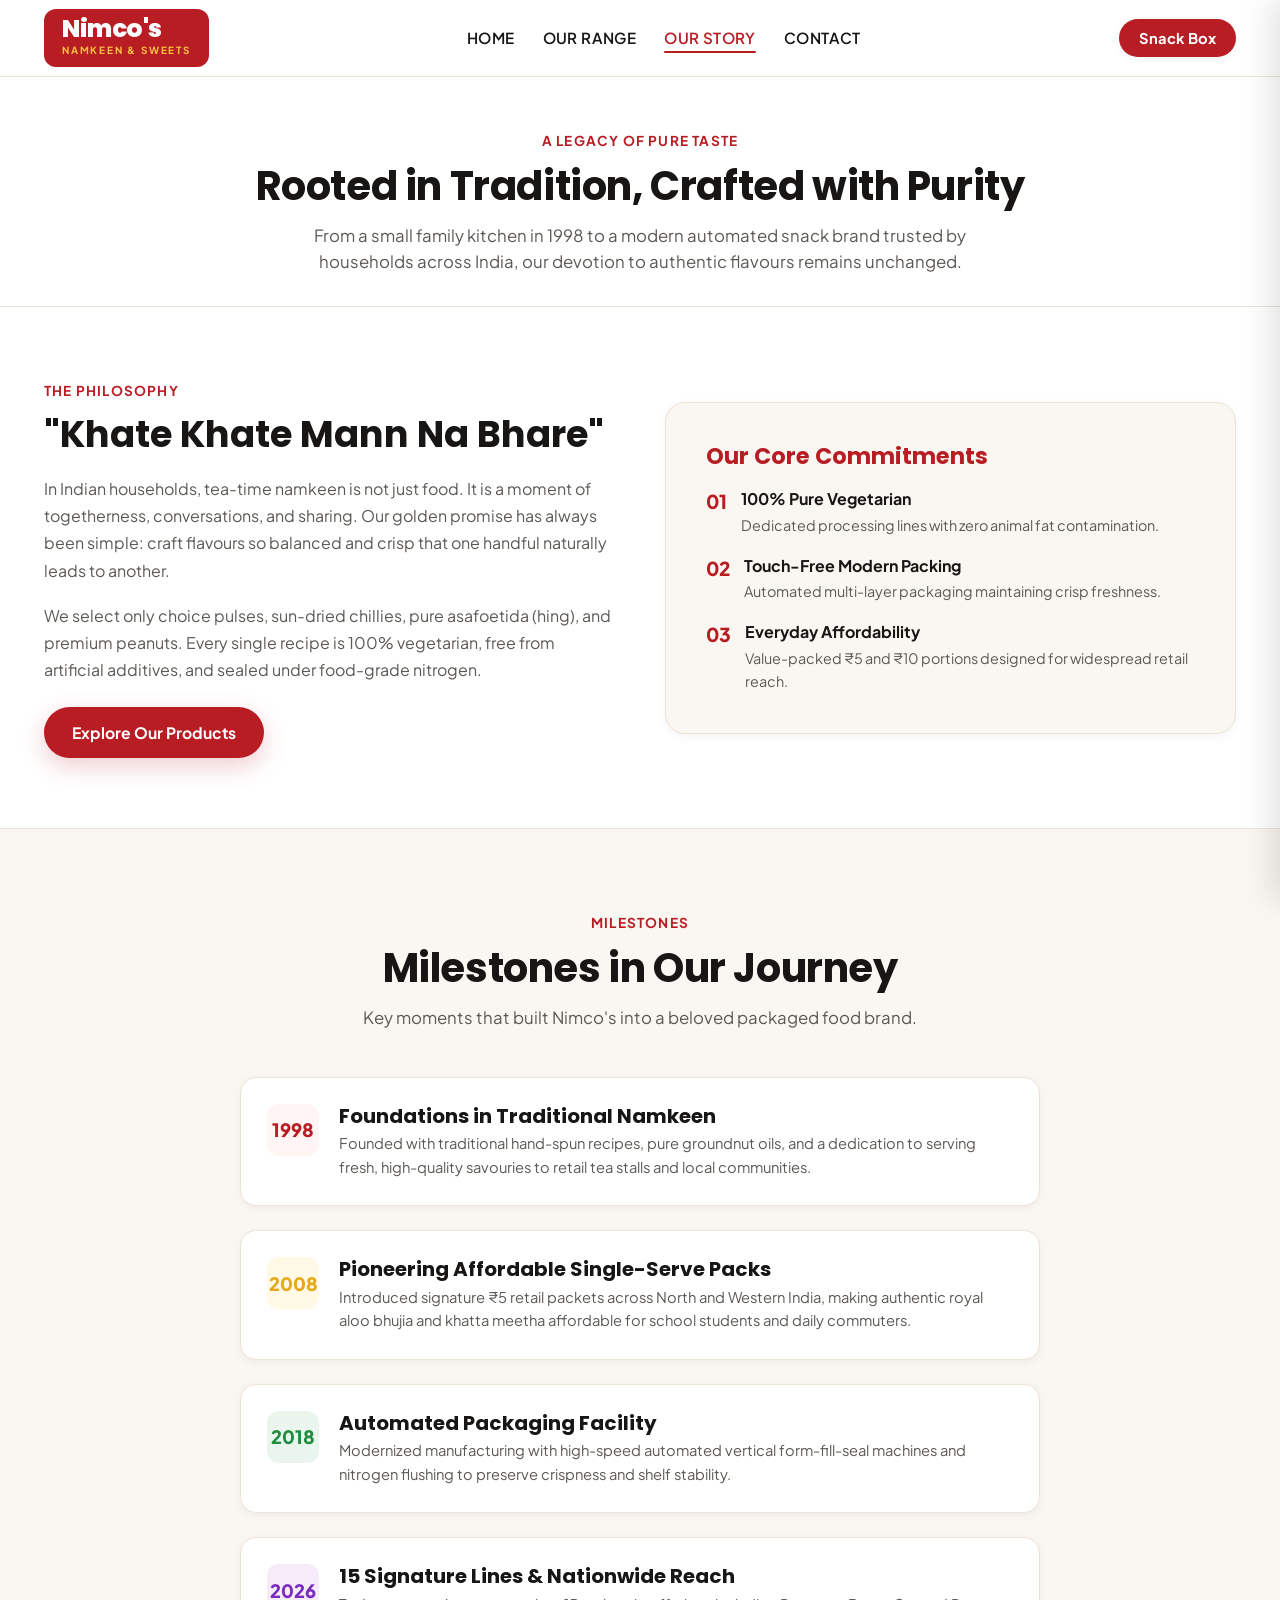
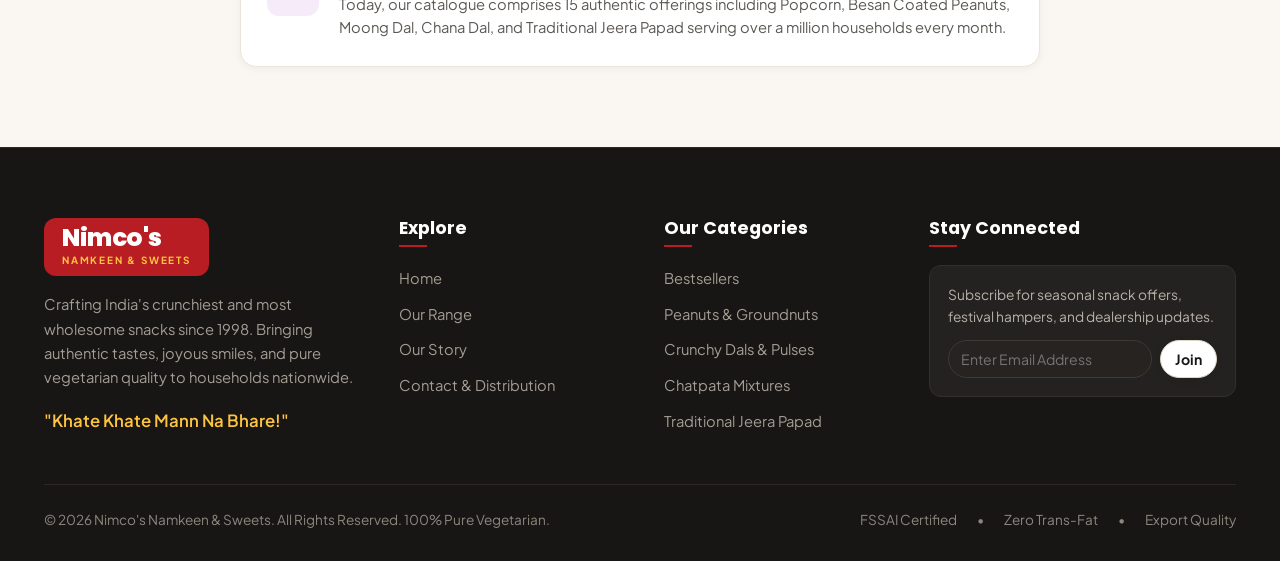
==== commit f454c8fd: "refactor: remove parents and funzone pages and restructure site with updated components and data fil" ====
--- a/about.html
+++ b/about.html
@@ -3,30 +3,12 @@
 <head>
   <meta charset="UTF-8">
   <meta name="viewport" content="width=device-width, initial-scale=1.0">
-  <title>Our Story & Mascots | Nimco's Namkeen & Sweets</title>
-  <meta name="description" content="Discover the heartwarming story behind Nimco's Namkeen. How we grew from a small family recipe kitchen to India's favourite crunchy snack brand!">
+  <title>Our Story | Nimco's Namkeen & Sweets Heritage</title>
+  <meta name="description" content="Discover the heritage of Nimco's Namkeen & Sweets. Since 1998, crafting 100% Pure Vegetarian Indian namkeen with uncompromising taste and modern hygiene.">
   <link rel="stylesheet" href="css/style.css">
   <link rel="icon" href="assets/pop-corn.png" type="image/png">
 </head>
 <body>
-
-  <!-- Top Announcement Bar -->
-  <aside class="top-ticker" aria-label="Special Offers">
-    <div class="container top-ticker-content">
-      <div class="top-ticker-marquee">
-        <span class="ticker-item">
-          <span class="ticker-pill">❤️ Our Story</span>
-          <span>Spreading crunchy smiles across classrooms and living rooms since 1998!</span>
-        </span>
-        <span class="ticker-item">
-          <span>🟢 100% Pure Vegetarian Heritage</span>
-        </span>
-      </div>
-      <button class="sound-toggle-btn" id="soundToggleBtn" aria-label="Toggle Sound Effects">
-        🔊 Sound: ON
-      </button>
-    </div>
-  </aside>
 
   <!-- Navigation Header -->
   <header class="site-header">
@@ -36,37 +18,20 @@
           <span class="brand-name">Nimco's</span>
           <span class="brand-sub">Namkeen & Sweets</span>
         </div>
-        <svg class="mascot-head-icon" viewBox="0 0 100 100" fill="none">
-          <circle cx="50" cy="50" r="44" fill="#FFC300" stroke="#242220" stroke-width="6"/>
-          <path d="M30 30 C20 10, 50 5, 50 18 C50 5, 80 10, 70 30 Z" fill="#FFFFFF" stroke="#242220" stroke-width="5"/>
-          <circle cx="38" cy="48" r="6" fill="#242220"/>
-          <circle cx="40" cy="46" r="2.5" fill="#FFFFFF"/>
-          <circle cx="62" cy="48" r="6" fill="#242220"/>
-          <circle cx="64" cy="46" r="2.5" fill="#FFFFFF"/>
-          <circle cx="28" cy="56" r="5" fill="#FF7B00" opacity="0.6"/>
-          <circle cx="72" cy="56" r="5" fill="#FF7B00" opacity="0.6"/>
-          <path d="M38 58 Q50 72 62 58" stroke="#242220" stroke-width="5" stroke-linecap="round" fill="none"/>
-        </svg>
       </a>
 
       <nav aria-label="Main Navigation">
         <ul class="nav-menu">
-          <li><a href="index.html" class="nav-link">Home 🏠</a></li>
-          <li><a href="products.html" class="nav-link">Snack Galaxy 🚀</a></li>
-          <li>
-            <a href="funzone.html" class="nav-link">
-              Kid's Fun Zone 🎮 <span class="badge-fun">Play!</span>
-            </a>
-          </li>
-          <li><a href="parents.html" class="nav-link">Parents & Nutrition 🥗</a></li>
-          <li><a href="about.html" class="nav-link active">Our Story ❤️</a></li>
-          <li><a href="contact.html" class="nav-link">Where to Buy 📍</a></li>
+          <li><a href="index.html" class="nav-link">Home</a></li>
+          <li><a href="products.html" class="nav-link">Our Range</a></li>
+          <li><a href="about.html" class="nav-link active">Our Story</a></li>
+          <li><a href="contact.html" class="nav-link">Contact</a></li>
         </ul>
       </nav>
 
       <div class="nav-actions">
-        <button class="cart-btn-trigger" aria-label="Open Snack Box Cart">
-          <span>🛒 Snack Box</span>
+        <button class="cart-btn-trigger" aria-label="Open Snack Box">
+          <span>Snack Box</span>
           <span class="cart-badge-count" style="display:none;">0</span>
         </button>
         <button class="mobile-menu-toggle" aria-label="Open Mobile Menu">
@@ -79,30 +44,58 @@
   </header>
 
   <!-- About Hero -->
-  <section style="background: radial-gradient(circle at 70% 30%, #FFE2B8 0%, #FFFDF7 70%); padding: 70px 0; border-bottom: 3px solid #F5E5C9;">
-    <div class="container" style="display: grid; grid-template-columns: 1fr 1fr; gap: 40px; align-items: center;">
+  <section class="products-page-header">
+    <div class="container">
+      <div class="section-tag">A Legacy of Pure Taste</div>
+      <h1 class="section-title">Rooted in Tradition, Crafted with Purity</h1>
+      <p class="section-desc" style="max-width: 680px; margin: 0 auto;">
+        From a small family kitchen in 1998 to a modern automated snack brand trusted by households across India, our devotion to authentic flavours remains unchanged.
+      </p>
+    </div>
+  </section>
+
+  <!-- Brand Philosophy Section -->
+  <section style="padding: 70px 0; background: #FFFFFF; border-bottom: 1px solid #ECE4D8;">
+    <div class="container" style="display: grid; grid-template-columns: 1fr 1fr; gap: 50px; align-items: center;">
       <div>
-        <span class="section-tag">✨ A Sweet & Savory Legacy</span>
-        <h1 style="font-size: 3.4rem; color: #242220; margin: 12px 0 16px; line-height: 1.15;">
-          The Recipe for Endless Smiles! ❤️🍿
-        </h1>
-        <p style="font-size: 1.2rem; color: #555; line-height: 1.7; margin-bottom: 24px;">
-          What started as a family's passion for traditional Indian savouries has grown into an everyday badge of joy in thousands of schoolbags and family pantry shelves!
+        <div class="section-tag">The Philosophy</div>
+        <h2 style="font-size: 2.3rem; margin-bottom: 18px; color: var(--text-main);">
+          "Khate Khate Mann Na Bhare"
+        </h2>
+        <p style="font-size: 1rem; color: var(--text-muted); line-height: 1.7; margin-bottom: 18px;">
+          In Indian households, tea-time namkeen is not just food. It is a moment of togetherness, conversations, and sharing. Our golden promise has always been simple: craft flavours so balanced and crisp that one handful naturally leads to another.
         </p>
-        <div style="display: flex; gap: 16px;">
-          <a href="products.html" class="btn btn-primary">Taste Our Flavors 🚀</a>
-          <a href="#mascot-story" class="btn btn-secondary">Meet Chintu Mascot 👋</a>
-        </div>
-      </div>
-
-      <div style="text-align: center; position: relative;">
-        <div style="background: #FFF; border: 4px solid #242220; border-radius: 32px; padding: 40px 30px; box-shadow: 0 14px 0 #242220; position: relative;">
-          <div style="font-size: 4rem; margin-bottom: 12px; animation: cuteBob 2s infinite alternate;">👩‍🍳👨‍👩‍👧‍👦✨</div>
-          <h3 style="font-size: 1.8rem; color: #E5252A; margin-bottom: 8px;">"Khate Khate Mann Na Bhare!"</h3>
-          <p style="color: #666; font-size: 1rem; line-height: 1.6;">
-            A phrase lovingly born in our original kitchen when kids would finish their snack bowls and ask for just one more handful before running back to play!
-          </p>
-        </div>
+        <p style="font-size: 1rem; color: var(--text-muted); line-height: 1.7; margin-bottom: 24px;">
+          We select only choice pulses, sun-dried chillies, pure asafoetida (hing), and premium peanuts. Every single recipe is 100% vegetarian, free from artificial additives, and sealed under food-grade nitrogen.
+        </p>
+        <a href="products.html" class="btn btn-primary">Explore Our Products</a>
+      </div>
+
+      <div style="background: var(--bg-cream); border: 1px solid #EAE3D6; border-radius: 20px; padding: 40px; box-shadow: var(--shadow-sm);">
+        <h3 style="font-size: 1.4rem; color: var(--brand-red); margin-bottom: 16px;">Our Core Commitments</h3>
+        <ul style="list-style: none; display: flex; flex-direction: column; gap: 16px;">
+          <li style="display: flex; gap: 14px; align-items: flex-start;">
+            <span style="font-weight: 800; color: var(--brand-red); font-size: 1.2rem;">01</span>
+            <div>
+              <strong style="color: var(--text-main); font-size: 1rem;">100% Pure Vegetarian</strong>
+              <p style="color: var(--text-muted); font-size: 0.9rem; margin-top: 2px;">Dedicated processing lines with zero animal fat contamination.</p>
+            </div>
+          </li>
+          <li style="display: flex; gap: 14px; align-items: flex-start;">
+            <span style="font-weight: 800; color: var(--brand-red); font-size: 1.2rem;">02</span>
+            <div>
+              <strong style="color: var(--text-main); font-size: 1rem;">Touch-Free Modern Packing</strong>
+              <p style="color: var(--text-muted); font-size: 0.9rem; margin-top: 2px;">Automated multi-layer packaging maintaining crisp freshness.</p>
+            </div>
+          </li>
+          <li style="display: flex; gap: 14px; align-items: flex-start;">
+            <span style="font-weight: 800; color: var(--brand-red); font-size: 1.2rem;">03</span>
+            <div>
+              <strong style="color: var(--text-main); font-size: 1rem;">Everyday Affordability</strong>
+              <p style="color: var(--text-muted); font-size: 0.9rem; margin-top: 2px;">Value-packed ₹5 and ₹10 portions designed for widespread retail reach.</p>
+            </div>
+          </li>
+        </ul>
       </div>
     </div>
   </section>
@@ -110,107 +103,64 @@
   <!-- The Journey Timeline -->
   <main class="container" style="padding: 80px 24px;">
     <div class="section-header">
-      <div class="section-tag">⏳ Our Milestone Trail</div>
-      <h2 class="section-title">From Family Kitchen to Snack Galaxy</h2>
-      <p class="section-desc">Take a walk through the golden chapters of Nimco's Namkeen & Sweets.</p>
-    </div>
-
-    <div style="max-width: 840px; margin: 0 auto; display: flex; flex-direction: column; gap: 30px; position: relative;">
+      <div class="section-tag">Milestones</div>
+      <h2 class="section-title">Milestones in Our Journey</h2>
+      <p class="section-desc">Key moments that built Nimco's into a beloved packaged food brand.</p>
+    </div>
+
+    <div style="max-width: 800px; margin: 0 auto; display: flex; flex-direction: column; gap: 24px;">
       <!-- Milestone 1 -->
-      <div style="background: #FFF; border: 3px solid #F0DFC2; border-radius: 24px; padding: 30px; box-shadow: var(--shadow-sm); display: flex; gap: 24px; align-items: flex-start;">
-        <div style="width: 60px; height: 60px; border-radius: 50%; background: #FFE8E8; color: #E5252A; display: flex; align-items: center; justify-content: center; font-size: 1.6rem; flex-shrink: 0; font-weight: 800; font-family: var(--font-display);">
-          '98
-        </div>
-        <div>
-          <h3 style="font-size: 1.45rem; color: #242220; margin-bottom: 6px;">The First Kadhai in Gujarat</h3>
-          <p style="color: #666; font-size: 1rem; line-height: 1.6;">
-            Our founder began with a single copper kadhai, fresh groundnut oil, and an unshakeable belief that snacks for neighborhood kids should be pure, vegetarian, and bursting with genuine Indian warmth.
+      <div style="background: #FFF; border: 1px solid #ECE4D8; border-radius: 16px; padding: 26px; box-shadow: var(--shadow-sm); display: flex; gap: 20px; align-items: flex-start;">
+        <div style="width: 52px; height: 52px; border-radius: 12px; background: #FFF5F5; color: var(--brand-red); display: flex; align-items: center; justify-content: center; font-size: 1.15rem; flex-shrink: 0; font-weight: 800;">
+          1998
+        </div>
+        <div>
+          <h3 style="font-size: 1.25rem; color: var(--text-main); margin-bottom: 4px;">Foundations in Traditional Namkeen</h3>
+          <p style="color: var(--text-muted); font-size: 0.92rem; line-height: 1.6;">
+            Founded with traditional hand-spun recipes, pure groundnut oils, and a dedication to serving fresh, high-quality savouries to retail tea stalls and local communities.
           </p>
         </div>
       </div>
 
       <!-- Milestone 2 -->
-      <div style="background: #FFF; border: 3px solid #F0DFC2; border-radius: 24px; padding: 30px; box-shadow: var(--shadow-sm); display: flex; gap: 24px; align-items: flex-start;">
-        <div style="width: 60px; height: 60px; border-radius: 50%; background: #FFF4D9; color: #B38600; display: flex; align-items: center; justify-content: center; font-size: 1.6rem; flex-shrink: 0; font-weight: 800; font-family: var(--font-display);">
-          '08
-        </div>
-        <div>
-          <h3 style="font-size: 1.45rem; color: #242220; margin-bottom: 6px;">The ₹5 Pocket-Money Revolution</h3>
-          <p style="color: #666; font-size: 1rem; line-height: 1.6;">
-            We pioneered the ₹5 pocket-friendly packet without cutting a single corner on quality. Children could now buy authentic Aloo Bhujia and Khatta Meetha with their own small pocket money coins!
+      <div style="background: #FFF; border: 1px solid #ECE4D8; border-radius: 16px; padding: 26px; box-shadow: var(--shadow-sm); display: flex; gap: 20px; align-items: flex-start;">
+        <div style="width: 52px; height: 52px; border-radius: 12px; background: #FFF9E6; color: var(--brand-yellow-dark); display: flex; align-items: center; justify-content: center; font-size: 1.15rem; flex-shrink: 0; font-weight: 800;">
+          2008
+        </div>
+        <div>
+          <h3 style="font-size: 1.25rem; color: var(--text-main); margin-bottom: 4px;">Pioneering Affordable Single-Serve Packs</h3>
+          <p style="color: var(--text-muted); font-size: 0.92rem; line-height: 1.6;">
+            Introduced signature ₹5 retail packets across North and Western India, making authentic royal aloo bhujia and khatta meetha affordable for school students and daily commuters.
           </p>
         </div>
       </div>
 
       <!-- Milestone 3 -->
-      <div style="background: #FFF; border: 3px solid #F0DFC2; border-radius: 24px; padding: 30px; box-shadow: var(--shadow-sm); display: flex; gap: 24px; align-items: flex-start;">
-        <div style="width: 60px; height: 60px; border-radius: 50%; background: #E8F8EE; color: #25AC4B; display: flex; align-items: center; justify-content: center; font-size: 1.6rem; flex-shrink: 0; font-weight: 800; font-family: var(--font-display);">
-          '18
-        </div>
-        <div>
-          <h3 style="font-size: 1.45rem; color: #242220; margin-bottom: 6px;">Touchless Nitrogen Sealing Facility</h3>
-          <p style="color: #666; font-size: 1rem; line-height: 1.6;">
-            We upgraded our kitchens into an automated facility with optical color sorters, stainless steel conveyors, and nitrogen gas packing, earning Export Quality credentials.
+      <div style="background: #FFF; border: 1px solid #ECE4D8; border-radius: 16px; padding: 26px; box-shadow: var(--shadow-sm); display: flex; gap: 20px; align-items: flex-start;">
+        <div style="width: 52px; height: 52px; border-radius: 12px; background: #EAF6ED; color: var(--brand-green); display: flex; align-items: center; justify-content: center; font-size: 1.15rem; flex-shrink: 0; font-weight: 800;">
+          2018
+        </div>
+        <div>
+          <h3 style="font-size: 1.25rem; color: var(--text-main); margin-bottom: 4px;">Automated Packaging Facility</h3>
+          <p style="color: var(--text-muted); font-size: 0.92rem; line-height: 1.6;">
+            Modernized manufacturing with high-speed automated vertical form-fill-seal machines and nitrogen flushing to preserve crispness and shelf stability.
           </p>
         </div>
       </div>
 
       <!-- Milestone 4 -->
-      <div style="background: #FFF; border: 3px solid #F0DFC2; border-radius: 24px; padding: 30px; box-shadow: var(--shadow-sm); display: flex; gap: 24px; align-items: flex-start;">
-        <div style="width: 60px; height: 60px; border-radius: 50%; background: #F4E8FF; color: #7928CA; display: flex; align-items: center; justify-content: center; font-size: 1.6rem; flex-shrink: 0; font-weight: 800; font-family: var(--font-display);">
-          '26
-        </div>
-        <div>
-          <h3 style="font-size: 1.45rem; color: #242220; margin-bottom: 6px;">15 Signature Flavours & Next-Gen Fun</h3>
-          <p style="color: #666; font-size: 1rem; line-height: 1.6;">
-            Today, our range includes Butter Popcorn, Besan Coated Peanuts, Moong Dal, Hing Chana, and Jeera Papad, delighting over 1.2 million happy munchers every single month!
-          </p>
-        </div>
-      </div>
-    </div>
-
-    <!-- MEET THE MASCOT SECTION -->
-    <section id="mascot-story" style="margin-top: 90px; background: linear-gradient(135deg, #FFF6E5, #FFFDF7); border: 3px solid #F0DFC2; border-radius: 36px; padding: 50px 40px; box-shadow: var(--shadow-md);">
-      <div style="display: grid; grid-template-columns: 0.8fr 1.2fr; gap: 40px; align-items: center;">
-        <div style="text-align: center;">
-          <div style="width: 180px; height: 180px; margin: 0 auto; border-radius: 50%; background: #FFC300; border: 4px solid #242220; box-shadow: 0 10px 0 #242220; display: flex; align-items: center; justify-content: center;">
-            <svg viewBox="0 0 100 100" style="width: 140px; height: 140px;" fill="none">
-              <circle cx="50" cy="50" r="44" fill="#FFC300"/>
-              <!-- Chef Hat -->
-              <path d="M30 30 C20 10, 50 5, 50 18 C50 5, 80 10, 70 30 Z" fill="#FFFFFF" stroke="#242220" stroke-width="4"/>
-              <!-- Big Anime Eyes -->
-              <circle cx="38" cy="48" r="6" fill="#242220"/>
-              <circle cx="40" cy="46" r="2.5" fill="#FFFFFF"/>
-              <circle cx="62" cy="48" r="6" fill="#242220"/>
-              <circle cx="64" cy="46" r="2.5" fill="#FFFFFF"/>
-              <!-- Cheeks -->
-              <circle cx="28" cy="56" r="5" fill="#FF7B00" opacity="0.6"/>
-              <circle cx="72" cy="56" r="5" fill="#FF7B00" opacity="0.6"/>
-              <!-- Smile -->
-              <path d="M38 58 Q50 72 62 58" stroke="#242220" stroke-width="4.5" stroke-linecap="round" fill="none"/>
-            </svg>
-          </div>
-          <div style="font-family: var(--font-display); font-size: 1.4rem; font-weight: 700; margin-top: 16px; color: #E5252A;">
-            CHINTU CRUNCH
-          </div>
-          <div style="font-size: 0.9rem; color: #8C6400; font-weight: 700;">Chief Crunchy Officer 🎖️</div>
-        </div>
-
-        <div>
-          <span class="section-tag" style="background: #FFC300; color: #242220; border-color: #D49B00;">Official Mascot Backstory</span>
-          <h2 style="font-size: 2.4rem; color: #242220; margin: 10px 0 14px;">Meet Chintu the Golden Peanut!</h2>
-          <p style="font-size: 1.05rem; color: #555; line-height: 1.7; margin-bottom: 16px;">
-            Chintu was born under the warm sunshine of Gujarat's fertile peanut fields. With his sparkling eyes, cheerful smile, and tall white chef's hat, he tests every batch of snacks for <strong>Max Crunchiness</strong>!
-          </p>
-          <p style="font-size: 1.05rem; color: #555; line-height: 1.7; margin-bottom: 22px;">
-            Whenever you hear a loud, crisp <em>CRUNCH</em>, you know Chintu has given his golden stamp of approval.
-          </p>
-          <a href="funzone.html" class="btn btn-primary btn-sm">
-            Play with Chintu in the Fun Zone 🎮
-          </a>
-        </div>
-      </div>
-    </section>
+      <div style="background: #FFF; border: 1px solid #ECE4D8; border-radius: 16px; padding: 26px; box-shadow: var(--shadow-sm); display: flex; gap: 20px; align-items: flex-start;">
+        <div style="width: 52px; height: 52px; border-radius: 12px; background: #F5EBF9; color: #7B2CBF; display: flex; align-items: center; justify-content: center; font-size: 1.15rem; flex-shrink: 0; font-weight: 800;">
+          2026
+        </div>
+        <div>
+          <h3 style="font-size: 1.25rem; color: var(--text-main); margin-bottom: 4px;">15 Signature Lines & Nationwide Reach</h3>
+          <p style="color: var(--text-muted); font-size: 0.92rem; line-height: 1.6;">
+            Today, our catalogue comprises 15 authentic offerings including Popcorn, Besan Coated Peanuts, Moong Dal, Chana Dal, and Traditional Jeera Papad serving over a million households every month.
+          </p>
+        </div>
+      </div>
+    </div>
   </main>
 
   <!-- Global Slide-over Snack Box Drawer -->
@@ -218,14 +168,14 @@
   <aside class="cart-drawer" id="cartDrawer" aria-label="Snack Box Shopping Cart">
     <div class="cart-drawer-header">
       <h3 class="cart-drawer-title">
-        <span>🛒 My Snack Box</span>
+        <span>My Snack Box</span>
       </h3>
       <button class="cart-close-btn" aria-label="Close Cart">✕</button>
     </div>
 
     <div class="cart-free-gift-meter">
       <div class="gift-meter-label" id="giftMeterText">
-        Add <strong>₹199</strong> to unlock a <strong>FREE Butter Popcorn</strong>! 🎁
+        Add <strong>₹199</strong> to unlock a <strong>Complimentary Butter Popcorn</strong>.
       </div>
       <div class="meter-track">
         <div class="meter-fill" id="giftMeterFill" style="width: 0%;"></div>
@@ -236,7 +186,7 @@
 
     <div class="cart-drawer-footer">
       <div class="promo-input-row">
-        <input type="text" id="cartPromoInput" class="promo-input-field" placeholder="Promo code (e.g. CHINTU10)">
+        <input type="text" id="cartPromoInput" class="promo-input-field" placeholder="Coupon code (e.g. NIMCO10)">
         <button class="promo-apply-btn" id="cartPromoBtn">Apply</button>
       </div>
       <div id="cartPromoMsg" style="font-size: 0.85rem; font-weight: 700; margin-bottom: 12px; display: none;"></div>
@@ -246,13 +196,13 @@
         <span class="cart-subtotal-amount" id="cartSubtotal">₹0</span>
       </div>
 
-      <div class="cart-subtotal-row" id="cartDiscountRow" style="display: none; font-size: 1rem; color: #25AC4B;">
-        <span>Promo Discount:</span>
+      <div class="cart-subtotal-row" id="cartDiscountRow" style="display: none; font-size: 1rem; color: var(--brand-green);">
+        <span>Discount:</span>
         <span id="cartDiscountAmount">-₹0</span>
       </div>
 
       <button class="btn btn-primary" id="cartCheckoutBtn" style="width: 100%;">
-        Munch & Checkout 🚀
+        Confirm Snack Box Order
       </button>
     </div>
   </aside>
@@ -265,34 +215,8 @@
     </div>
   </div>
 
-  <!-- Floating Mascot Interaction Widget -->
-  <div class="floating-mascot-widget" id="floatingMascotWidget">
-    <div class="mascot-bubble" id="mascotSpeechBubble">
-      Khate Khate Mann Na Bhare! ❤️
-    </div>
-    <button class="mascot-avatar-btn" id="mascotAvatarBtn" aria-label="Ask Mascot Chintu">
-      <svg viewBox="0 0 100 100" fill="none">
-        <circle cx="50" cy="50" r="44" fill="#FFC300" stroke="#242220" stroke-width="6"/>
-        <path d="M30 30 C20 10, 50 5, 50 18 C50 5, 80 10, 70 30 Z" fill="#FFFFFF" stroke="#242220" stroke-width="5"/>
-        <circle cx="38" cy="48" r="6" fill="#242220"/>
-        <circle cx="40" cy="46" r="2.5" fill="#FFFFFF"/>
-        <circle cx="62" cy="48" r="6" fill="#242220"/>
-        <circle cx="64" cy="46" r="2.5" fill="#FFFFFF"/>
-        <circle cx="28" cy="56" r="5" fill="#FF7B00" opacity="0.6"/>
-        <circle cx="72" cy="56" r="5" fill="#FF7B00" opacity="0.6"/>
-        <path d="M38 58 Q50 72 62 58" stroke="#242220" stroke-width="5" stroke-linecap="round" fill="none"/>
-      </svg>
-    </button>
-  </div>
-
   <!-- Footer -->
   <footer class="site-footer">
-    <div class="footer-curved-top">
-      <svg viewBox="0 0 1200 120" preserveAspectRatio="none">
-        <path d="M0,0 C300,90 900,90 1200,0 L1200,120 L0,120 Z" fill="#242220"></path>
-      </svg>
-    </div>
-
     <div class="container">
       <div class="footer-grid">
         <div class="footer-brand">
@@ -301,10 +225,10 @@
             <span class="brand-sub">Namkeen & Sweets</span>
           </div>
           <p>
-            Crafting India's crunchiest and most wholesome snacks. Bringing authentic tastes, joyous smiles, and pure veggie quality to school lunchboxes and family tea tables.
+            Crafting India's crunchiest and most wholesome snacks since 1998. Bringing authentic tastes, joyous smiles, and pure vegetarian quality to households nationwide.
           </p>
           <div class="footer-tagline-quote">
-            "Khate Khate Mann Na Bhare!" ❤️
+            "Khate Khate Mann Na Bhare!"
           </div>
         </div>
 
@@ -312,32 +236,29 @@
           <h4>Explore</h4>
           <ul class="footer-links">
             <li><a href="index.html">Home</a></li>
-            <li><a href="products.html">All 15 Snacks</a></li>
-            <li><a href="funzone.html">Kid's Fun Zone</a></li>
-            <li><a href="parents.html">Parents & Nutrition</a></li>
+            <li><a href="products.html">Our Range</a></li>
             <li><a href="about.html">Our Story</a></li>
-            <li><a href="contact.html">Store Locator</a></li>
+            <li><a href="contact.html">Contact & Distribution</a></li>
           </ul>
         </div>
 
         <div class="footer-col">
-          <h4>Top Favorites</h4>
+          <h4>Our Categories</h4>
           <ul class="footer-links">
-            <li><a href="products.html?filter=kids-fav">Butter Popcorn 🍿</a></li>
-            <li><a href="products.html?filter=kids-fav">Royal Aloo Bhujia 🥔</a></li>
-            <li><a href="products.html?filter=kids-fav">Khatta Meetha 🍬</a></li>
-            <li><a href="products.html?filter=peanuts">Tasty Besan Peanuts 🥜</a></li>
-            <li><a href="products.html?filter=dals">Crispy Moong Dal 🌾</a></li>
-            <li><a href="products.html?filter=papad">Jeera Papad 🫓</a></li>
+            <li><a href="products.html?filter=bestsellers">Bestsellers</a></li>
+            <li><a href="products.html?filter=peanuts">Peanuts & Groundnuts</a></li>
+            <li><a href="products.html?filter=dals">Crunchy Dals & Pulses</a></li>
+            <li><a href="products.html?filter=mixes">Chatpata Mixtures</a></li>
+            <li><a href="products.html?filter=papad">Traditional Jeera Papad</a></li>
           </ul>
         </div>
 
         <div class="footer-col">
-          <h4>Nimco Crunch Club</h4>
+          <h4>Stay Connected</h4>
           <div class="footer-club-box">
-            <p>Join the young munchers club for free printable coloring sheets and exclusive holiday offers!</p>
-            <form onsubmit="event.preventDefault(); alert('Welcome to the Nimco Crunch Club! 🍿🎉'); this.reset();" class="footer-input-wrap">
-              <input type="email" required placeholder="Parent's Email ID" class="footer-input">
+            <p>Subscribe for seasonal snack offers, festival hampers, and dealership updates.</p>
+            <form onsubmit="event.preventDefault(); alert('Thank you for subscribing to Nimco updates.'); this.reset();" class="footer-input-wrap">
+              <input type="email" required placeholder="Enter Email Address" class="footer-input">
               <button type="submit" class="btn btn-secondary btn-sm" style="padding: 8px 14px;">Join</button>
             </form>
           </div>
@@ -358,7 +279,6 @@
   </footer>
 
   <!-- Scripts -->
-  <script src="js/sound.js"></script>
   <script src="js/products-data.js"></script>
   <script src="js/cart.js"></script>
   <script src="js/main.js"></script>
--- a/css/style.css
+++ b/css/style.css
@@ -1,70 +1,56 @@
 /* ==========================================================================
-   NIMCO'S NAMKEEN & SWEETS - KIDS-FRIENDLY PLAYFUL DESIGN SYSTEM
-   "Khate Khate Mann Na Bhare" | 100% Pure Veg | Crunchy & Fun!
+   NIMCO'S NAMKEEN & SWEETS - PROFESSIONAL FMCG DESIGN SYSTEM
+   Inspired by authentic Indian snack leaders (Bikano, Haldiram's)
+   Clean, appetite-driven, modern typography, mobile-first responsive design
    ========================================================================== */
 
-@import url('https://fonts.googleapis.com/css2?family=Fredoka:wght@400;500;600;700&family=Plus+Jakarta+Sans:wght@400;500;600;700;800&family=Bubblegum+Sans&display=swap');
+@import url('https://fonts.googleapis.com/css2?family=Plus+Jakarta+Sans:wght@400;500;600;700;800&family=Poppins:wght@500;600;700;800;900&display=swap');
 @import url('craveable.css');
 
 :root {
   /* Brand Color Palette */
-  --brand-red: #E5252A;
-  --brand-red-dark: #C01419;
-  --brand-red-light: #FF5A5F;
-  --brand-yellow: #FFC300;
-  --brand-yellow-light: #FFE066;
+  --brand-red: #B81D24;
+  --brand-red-dark: #8F1218;
+  --brand-red-light: #D9383E;
+  --brand-yellow: #FEC33F;
+  --brand-yellow-dark: #E5A817;
   --brand-orange: #FF7B00;
-  --brand-orange-light: #FFA23A;
-  --brand-blue: #00A6FB;
-  --brand-blue-light: #E0F4FF;
-  --brand-pink: #FF3366;
-  --brand-pink-light: #FFE8EF;
-  --brand-green: #25AC4B; /* Veg Symbol Green */
-  --brand-green-light: #E8F8EE;
-  --brand-purple: #7928CA;
-  --brand-purple-light: #F4E8FF;
+  --brand-green: #1E8E3E; /* 100% Pure Veg */
+  --brand-green-light: #EAF6ED;
 
   /* Surfaces & Backgrounds */
-  --bg-cream: #FFFDF7;
-  --bg-warm: #FFF6E5;
-  --bg-sunshine: #FFFBE6;
+  --bg-cream: #FAF7F2;
+  --bg-warm: #F4EFE6;
   --bg-white: #FFFFFF;
   --bg-card: #FFFFFF;
 
   /* Text & Typography */
-  --text-main: #242220;
-  --text-muted: #6B6864;
-  --text-light: #9E9B95;
+  --text-main: #181615;
+  --text-muted: #5C5854;
+  --text-light: #8C8780;
   --text-on-dark: #FFFFFF;
 
   /* Borders & Shadows */
-  --border-playful: 3px solid #F2E8D5;
-  --border-thick: 4px solid #242220;
-  --border-radius-xs: 10px;
-  --border-radius-sm: 16px;
-  --border-radius-md: 24px;
-  --border-radius-lg: 32px;
-  --border-radius-xl: 48px;
+  --border-light: 1px solid #EAE3D6;
+  --border-medium: 1px solid #DFD6C7;
+  --border-radius-xs: 8px;
+  --border-radius-sm: 12px;
+  --border-radius-md: 18px;
+  --border-radius-lg: 24px;
   --border-radius-pill: 999px;
 
-  /* 3D Tactile Comic Shadows */
-  --shadow-sm: 0 4px 12px rgba(229, 37, 42, 0.08);
-  --shadow-md: 0 10px 25px rgba(255, 123, 0, 0.12), 0 4px 10px rgba(0, 0, 0, 0.04);
-  --shadow-lg: 0 20px 40px rgba(229, 37, 42, 0.15), 0 8px 16px rgba(0, 0, 0, 0.06);
-  --shadow-comic: 0 8px 0 rgba(36, 34, 32, 0.12);
-  --shadow-comic-pressed: 0 2px 0 rgba(36, 34, 32, 0.12);
-  --shadow-red-pop: 0 10px 0 #A81014;
-  --shadow-yellow-pop: 0 10px 0 #D99B00;
-  --shadow-blue-pop: 0 10px 0 #0077B6;
-  --shadow-green-pop: 0 10px 0 #187932;
+  /* Refined Elevation Shadows */
+  --shadow-sm: 0 2px 8px rgba(0, 0, 0, 0.05);
+  --shadow-md: 0 8px 24px rgba(0, 0, 0, 0.07);
+  --shadow-lg: 0 16px 40px rgba(0, 0, 0, 0.1);
+  --shadow-brand: 0 8px 25px rgba(184, 29, 36, 0.22);
 
   /* Fonts */
-  --font-display: 'Fredoka', 'Bubblegum Sans', cursive, sans-serif;
+  --font-display: 'Poppins', sans-serif;
   --font-body: 'Plus Jakarta Sans', system-ui, -apple-system, sans-serif;
 
-  /* Animation Timings */
-  --bounce-easing: cubic-bezier(0.34, 1.56, 0.64, 1);
-  --transition-fast: 0.18s var(--bounce-easing);
+  /* Timings */
+  --transition-fast: 0.2s ease;
   --transition-normal: 0.3s ease;
 }
 
@@ -89,11 +75,7 @@
   color: var(--text-main);
   line-height: 1.6;
   overflow-x: hidden;
-  background-image: 
-    radial-gradient(#FFE6B0 1.2px, transparent 1.2px),
-    radial-gradient(#FFE6B0 1.2px, #FFFDF7 1.2px);
-  background-size: 40px 40px;
-  background-position: 0 0, 20px 20px;
+  -webkit-font-smoothing: antialiased;
 }
 
 img {
@@ -122,7 +104,7 @@
 h1, h2, h3, h4, h5, h6 {
   font-family: var(--font-display);
   font-weight: 700;
-  line-height: 1.2;
+  line-height: 1.22;
   color: var(--text-main);
 }
 
@@ -131,78 +113,6 @@
   max-width: 1240px;
   margin: 0 auto;
   padding: 0 24px;
-}
-
-/* ==========================================================================
-   PLAYFUL TOP TICKER & ANNOUNCEMENT BAR
-   ========================================================================== */
-.top-ticker {
-  background: linear-gradient(90deg, #E5252A, #FF7B00, #E5252A);
-  background-size: 200% 100%;
-  animation: tickerGradient 10s ease infinite;
-  color: #FFFFFF;
-  padding: 9px 0;
-  font-size: 0.9rem;
-  font-weight: 700;
-  letter-spacing: 0.3px;
-  overflow: hidden;
-  position: relative;
-  z-index: 100;
-  box-shadow: 0 2px 8px rgba(0, 0, 0, 0.1);
-}
-
-@keyframes tickerGradient {
-  0% { background-position: 0% 50%; }
-  50% { background-position: 100% 50%; }
-  100% { background-position: 0% 50%; }
-}
-
-.top-ticker-content {
-  display: flex;
-  justify-content: space-between;
-  align-items: center;
-  gap: 20px;
-}
-
-.top-ticker-marquee {
-  display: flex;
-  align-items: center;
-  gap: 30px;
-  white-space: nowrap;
-}
-
-.ticker-item {
-  display: inline-flex;
-  align-items: center;
-  gap: 8px;
-}
-
-.ticker-pill {
-  background: rgba(255, 255, 255, 0.25);
-  padding: 2px 10px;
-  border-radius: 999px;
-  font-size: 0.75rem;
-  text-transform: uppercase;
-}
-
-.sound-toggle-btn {
-  background: rgba(255, 255, 255, 0.2);
-  color: #fff;
-  border: 1.5px solid rgba(255, 255, 255, 0.5);
-  padding: 3px 12px;
-  border-radius: 999px;
-  font-size: 0.8rem;
-  font-weight: 600;
-  display: inline-flex;
-  align-items: center;
-  gap: 6px;
-  transition: all var(--transition-fast);
-}
-
-.sound-toggle-btn:hover {
-  background: #fff;
-  color: var(--brand-red);
-  transform: scale(1.05);
 }
 
 /* ==========================================================================
@@ -211,24 +121,23 @@
 .site-header {
   position: sticky;
   top: 0;
-  background: rgba(255, 253, 247, 0.95);
+  background: rgba(255, 255, 255, 0.96);
   backdrop-filter: blur(12px);
   -webkit-backdrop-filter: blur(12px);
-  border-bottom: 3px solid #F5E5C9;
-  z-index: 99;
+  border-bottom: 1px solid #ECE4D8;
+  z-index: 100;
   transition: all 0.3s ease;
 }
 
 .site-header.scrolled {
-  box-shadow: 0 10px 30px rgba(0, 0, 0, 0.08);
-  border-bottom-color: transparent;
+  box-shadow: 0 8px 30px rgba(0, 0, 0, 0.06);
 }
 
 .nav-container {
   display: flex;
   justify-content: space-between;
   align-items: center;
-  height: 82px;
+  height: 76px;
 }
 
 .brand-logo-wrap {
@@ -238,278 +147,215 @@
 }
 
 .brand-logo-badge {
-  background: linear-gradient(135deg, var(--brand-red), #B50E13);
-  color: #fff;
+  background: var(--brand-red);
+  color: #FFFFFF;
   padding: 8px 18px;
-  border-radius: var(--border-radius-md);
-  box-shadow: var(--shadow-comic);
-  border: 2.5px solid #fff;
+  border-radius: 12px;
   display: flex;
   flex-direction: column;
-  align-items: center;
-  position: relative;
-  transition: transform var(--transition-fast);
+  align-items: flex-start;
+  transition: opacity var(--transition-fast);
 }
 
 .brand-logo-badge:hover {
-  transform: rotate(-3deg) scale(1.04);
+  opacity: 0.95;
 }
 
 .brand-name {
   font-family: var(--font-display);
-  font-size: 1.8rem;
+  font-size: 1.55rem;
   line-height: 1;
-  font-weight: 700;
+  font-weight: 800;
   letter-spacing: -0.5px;
-  color: #fff;
-  text-shadow: 0 2px 4px rgba(0, 0, 0, 0.25);
+  color: #FFFFFF;
 }
 
 .brand-sub {
-  font-size: 0.65rem;
-  font-weight: 800;
-  letter-spacing: 2px;
+  font-size: 0.62rem;
+  font-weight: 700;
+  letter-spacing: 1.8px;
   text-transform: uppercase;
   color: var(--brand-yellow);
-}
-
-.mascot-head-icon {
-  width: 44px;
-  height: 44px;
-  animation: cuteBob 2.5s ease-in-out infinite alternate;
-}
-
-@keyframes cuteBob {
-  0% { transform: translateY(0) rotate(0deg); }
-  100% { transform: translateY(-4px) rotate(6deg); }
+  margin-top: 2px;
 }
 
 .nav-menu {
   display: flex;
   align-items: center;
-  gap: 8px;
+  gap: 28px;
   list-style: none;
 }
 
 .nav-link {
-  font-family: var(--font-display);
-  font-size: 1.05rem;
+  font-family: var(--font-body);
+  font-size: 0.95rem;
   font-weight: 600;
   color: var(--text-main);
-  padding: 8px 16px;
-  border-radius: var(--border-radius-pill);
+  padding: 6px 0;
+  transition: color var(--transition-fast);
+  position: relative;
+  text-transform: uppercase;
+  letter-spacing: 0.4px;
+}
+
+.nav-link:hover {
+  color: var(--brand-red);
+}
+
+.nav-link.active {
+  color: var(--brand-red);
+}
+
+.nav-link.active::after {
+  content: '';
+  position: absolute;
+  bottom: 0;
+  left: 0;
+  right: 0;
+  height: 2px;
+  background: var(--brand-red);
+  border-radius: 2px;
+}
+
+.nav-actions {
+  display: flex;
+  align-items: center;
+  gap: 14px;
+}
+
+.cart-btn-trigger {
+  background: var(--brand-red);
+  color: #FFFFFF;
+  padding: 10px 20px;
+  border-radius: 999px;
+  font-family: var(--font-body);
+  font-weight: 700;
+  font-size: 0.92rem;
+  display: flex;
+  align-items: center;
+  gap: 10px;
+  box-shadow: var(--shadow-sm);
   transition: all var(--transition-fast);
-  display: flex;
-  align-items: center;
-  gap: 6px;
-  position: relative;
-}
-
-.nav-link:hover {
-  background: var(--bg-warm);
-  color: var(--brand-red);
-  transform: translateY(-2px);
-}
-
-.nav-link.active {
-  background: var(--brand-yellow);
-  color: var(--text-main);
-  box-shadow: 0 4px 0 #D49B00;
-}
-
-.nav-link .badge-fun {
-  background: var(--brand-pink);
-  color: #fff;
-  font-size: 0.65rem;
-  padding: 2px 7px;
-  border-radius: 999px;
-  font-weight: 800;
-  text-transform: uppercase;
-  animation: pulseBadge 1.5s infinite;
-}
-
-@keyframes pulseBadge {
-  0%, 100% { transform: scale(1); }
-  50% { transform: scale(1.12); }
-}
-
-.nav-actions {
-  display: flex;
-  align-items: center;
-  gap: 14px;
-}
-
-.cart-btn-trigger {
-  background: linear-gradient(135deg, var(--brand-red), var(--brand-orange));
-  color: #fff;
-  padding: 10px 20px;
-  border-radius: var(--border-radius-pill);
-  font-family: var(--font-display);
-  font-weight: 700;
-  font-size: 1rem;
-  display: flex;
-  align-items: center;
-  gap: 10px;
-  box-shadow: var(--shadow-red-pop);
-  transition: all var(--transition-fast);
-  border: 2px solid #fff;
 }
 
 .cart-btn-trigger:hover {
-  transform: translateY(-2px);
-  box-shadow: 0 12px 0 #A81014;
-}
-
-.cart-btn-trigger:active {
-  transform: translateY(6px);
-  box-shadow: 0 4px 0 #A81014;
+  background: var(--brand-red-dark);
+  box-shadow: var(--shadow-brand);
+  transform: translateY(-1px);
 }
 
 .cart-badge-count {
   background: var(--brand-yellow);
   color: var(--text-main);
-  width: 24px;
-  height: 24px;
+  min-width: 20px;
+  height: 20px;
   border-radius: 50%;
   display: inline-flex;
   align-items: center;
   justify-content: center;
-  font-size: 0.85rem;
+  font-size: 0.78rem;
   font-weight: 800;
+  padding: 0 4px;
 }
 
 .mobile-menu-toggle {
   display: none;
   flex-direction: column;
   gap: 5px;
-  width: 44px;
-  height: 44px;
+  width: 42px;
+  height: 42px;
   background: var(--bg-warm);
-  border-radius: 12px;
-  justify-content: center;
-  align-items: center;
-  border: 2px solid #EAD8BD;
+  border-radius: 10px;
+  justify-content: center;
+  align-items: center;
+  border: 1px solid #EAE0D0;
 }
 
 .mobile-menu-toggle span {
-  width: 22px;
-  height: 3px;
+  width: 20px;
+  height: 2px;
   background: var(--text-main);
-  border-radius: 3px;
+  border-radius: 2px;
   transition: all 0.3s ease;
 }
 
 /* ==========================================================================
-   BUTTONS & TACTILE COMPONENTS
+   BUTTONS
    ========================================================================== */
 .btn {
   display: inline-flex;
   align-items: center;
   justify-content: center;
-  gap: 10px;
-  font-family: var(--font-display);
-  font-weight: 700;
-  font-size: 1.1rem;
-  padding: 14px 30px;
-  border-radius: var(--border-radius-pill);
+  gap: 8px;
+  font-family: var(--font-body);
+  font-weight: 700;
+  font-size: 0.98rem;
+  padding: 13px 28px;
+  border-radius: 999px;
   transition: all var(--transition-fast);
   text-align: center;
   user-select: none;
+  white-space: nowrap;
 }
 
 .btn-primary {
-  background: linear-gradient(135deg, var(--brand-red), #FF4D52);
+  background: var(--brand-red);
   color: #FFFFFF;
-  box-shadow: var(--shadow-red-pop);
-  border: 3px solid #FFFFFF;
+  box-shadow: var(--shadow-brand);
 }
 
 .btn-primary:hover {
-  transform: translateY(-3px) scale(1.02);
-  box-shadow: 0 13px 0 #A81014;
+  background: var(--brand-red-dark);
+  transform: translateY(-2px);
+  box-shadow: 0 10px 28px rgba(184, 29, 36, 0.32);
 }
 
 .btn-primary:active {
-  transform: translateY(6px);
-  box-shadow: 0 3px 0 #A81014;
+  transform: translateY(0);
 }
 
 .btn-secondary {
-  background: linear-gradient(135deg, var(--brand-yellow), #FFA200);
+  background: #FFFFFF;
   color: var(--text-main);
-  box-shadow: var(--shadow-yellow-pop);
-  border: 3px solid #FFFFFF;
+  border: 1.5px solid #DFD6C7;
+  box-shadow: var(--shadow-sm);
 }
 
 .btn-secondary:hover {
-  transform: translateY(-3px) scale(1.02);
-  box-shadow: 0 13px 0 #D99B00;
+  background: var(--bg-warm);
+  border-color: #CEC3B2;
+  transform: translateY(-2px);
 }
 
 .btn-secondary:active {
-  transform: translateY(6px);
-  box-shadow: 0 3px 0 #D99B00;
-}
-
-.btn-outline {
-  background: #FFFFFF;
-  color: var(--text-main);
-  border: 3px solid var(--text-main);
-  box-shadow: 0 6px 0 var(--text-main);
-}
-
-.btn-outline:hover {
-  background: var(--bg-warm);
-  transform: translateY(-2px);
-  box-shadow: 0 8px 0 var(--text-main);
-}
-
-.btn-outline:active {
-  transform: translateY(4px);
-  box-shadow: 0 2px 0 var(--text-main);
-}
-
-.btn-funzone {
-  background: linear-gradient(135deg, #7928CA, #FF0080);
-  color: #fff;
-  box-shadow: 0 10px 0 #52178D;
-  border: 3px solid #FFFFFF;
-}
-
-.btn-funzone:hover {
-  transform: translateY(-3px) scale(1.02);
-  box-shadow: 0 13px 0 #52178D;
-}
-
-.btn-funzone:active {
-  transform: translateY(6px);
-  box-shadow: 0 3px 0 #52178D;
+  transform: translateY(0);
 }
 
 .btn-sm {
   padding: 8px 18px;
-  font-size: 0.95rem;
+  font-size: 0.88rem;
 }
 
 /* ==========================================================================
-   PURE VEG BADGE & CHIP ELEMENTS
+   PURE VEG BADGE
    ========================================================================== */
 .veg-badge {
   display: inline-flex;
   align-items: center;
   justify-content: center;
-  width: 22px;
-  height: 22px;
+  width: 20px;
+  height: 20px;
   border: 2px solid var(--brand-green);
-  border-radius: 4px;
-  background: #fff;
+  border-radius: 3px;
+  background: #FFFFFF;
   padding: 2px;
+  flex-shrink: 0;
 }
 
 .veg-badge::after {
   content: '';
-  width: 10px;
-  height: 10px;
+  width: 8px;
+  height: 8px;
   background: var(--brand-green);
   border-radius: 50%;
 }
@@ -519,25 +365,12 @@
   align-items: center;
   gap: 6px;
   background: var(--brand-green-light);
-  color: #176B2C;
-  font-size: 0.8rem;
+  color: #15692D;
+  font-size: 0.82rem;
   font-weight: 700;
   padding: 4px 12px;
   border-radius: 999px;
-  border: 1.5px solid #B8E8C5;
-}
-
-.flavor-chip {
-  display: inline-flex;
-  align-items: center;
-  gap: 5px;
-  background: var(--bg-warm);
-  color: var(--brand-orange);
-  font-size: 0.75rem;
-  font-weight: 700;
-  padding: 4px 10px;
-  border-radius: var(--border-radius-pill);
-  border: 1px solid #F5DEB3;
+  border: 1px solid #B8E8C5;
 }
 
 /* ==========================================================================
@@ -545,26 +378,13 @@
    ========================================================================== */
 .hero-section {
   position: relative;
-  padding: 60px 0 100px;
+  padding: 70px 0 90px;
   overflow: hidden;
-  background: radial-gradient(circle at 70% 30%, #FFF3D4 0%, #FFFDF7 70%);
+  background: radial-gradient(circle at 65% 40%, #FFF5DD 0%, #FAF7F2 75%);
 }
 
 .hero-curved-bottom {
-  position: absolute;
-  bottom: -1px;
-  left: 0;
-  width: 100%;
-  overflow: hidden;
-  line-height: 0;
-  z-index: 10;
-}
-
-.hero-curved-bottom svg {
-  position: relative;
-  display: block;
-  width: calc(100% + 1.3px);
-  height: 60px;
+  display: none;
 }
 
 .hero-grid {
@@ -579,60 +399,37 @@
   z-index: 5;
 }
 
-.hero-mascot-pill {
+.hero-eyebrow {
   display: inline-flex;
   align-items: center;
-  gap: 10px;
-  background: #FFFFFF;
-  padding: 6px 18px 6px 10px;
-  border-radius: var(--border-radius-pill);
-  border: 2px solid #F0DFBF;
-  box-shadow: var(--shadow-sm);
-  margin-bottom: 24px;
-  font-size: 0.95rem;
-  font-weight: 700;
-  color: var(--brand-orange);
-  animation: floatSubtle 3s ease-in-out infinite alternate;
-}
-
-@keyframes floatSubtle {
-  0% { transform: translateY(0); }
-  100% { transform: translateY(-6px); }
+  gap: 8px;
+  color: var(--brand-red);
+  font-size: 0.88rem;
+  font-weight: 700;
+  letter-spacing: 1.5px;
+  text-transform: uppercase;
+  margin-bottom: 16px;
 }
 
 .hero-title {
-  font-size: 3.6rem;
-  line-height: 1.12;
-  margin-bottom: 20px;
+  font-size: 3.4rem;
+  line-height: 1.15;
+  margin-bottom: 18px;
   color: var(--text-main);
-  letter-spacing: -1px;
+  letter-spacing: -0.5px;
 }
 
 .hero-title .highlight-red {
   color: var(--brand-red);
-  position: relative;
-  display: inline-block;
-}
-
-.hero-title .highlight-red::after {
-  content: '';
-  position: absolute;
-  bottom: 4px;
-  left: -4px;
-  right: -4px;
-  height: 12px;
-  background: var(--brand-yellow);
-  z-index: -1;
-  border-radius: 6px;
-  transform: rotate(-1.5deg);
 }
 
 .hero-subtitle {
-  font-size: 1.25rem;
+  font-size: 1.15rem;
   color: var(--text-muted);
-  margin-bottom: 34px;
+  margin-bottom: 32px;
   max-width: 540px;
-  font-weight: 500;
+  font-weight: 400;
+  line-height: 1.65;
 }
 
 .hero-cta-group {
@@ -640,187 +437,104 @@
   flex-wrap: wrap;
   align-items: center;
   gap: 16px;
-  margin-bottom: 40px;
+  margin-bottom: 38px;
 }
 
 .hero-trust-badges {
   display: flex;
   align-items: center;
-  gap: 24px;
-  padding-top: 20px;
-  border-top: 2px dashed #EEDCC1;
+  gap: 28px;
+  padding-top: 24px;
+  border-top: 1px solid #EAE3D6;
 }
 
 .trust-item {
   display: flex;
   align-items: center;
   gap: 10px;
-  font-size: 0.9rem;
-  font-weight: 700;
+  font-size: 0.88rem;
+  font-weight: 600;
   color: var(--text-main);
 }
 
 .trust-item-icon {
-  width: 36px;
-  height: 36px;
+  width: 32px;
+  height: 32px;
   border-radius: 50%;
-  background: #FFF;
-  border: 2px solid #F0DEBF;
-  display: flex;
-  align-items: center;
-  justify-content: center;
-  font-size: 1.1rem;
-  box-shadow: var(--shadow-sm);
-}
-
-/* Hero Showcase & Floating Packs */
+  background: #FFFFFF;
+  border: 1px solid #E4DBD0;
+  display: flex;
+  align-items: center;
+  justify-content: center;
+  font-size: 1rem;
+}
+
+/* Hero Pack Visuals */
 .hero-visual-stage {
   position: relative;
   display: flex;
   align-items: center;
   justify-content: center;
-  min-height: 480px;
+  min-height: 440px;
 }
 
 .stage-glow-circle {
   position: absolute;
-  width: 440px;
-  height: 440px;
-  background: radial-gradient(circle, #FFE180 0%, #FFB703 40%, rgba(255, 183, 3, 0) 70%);
+  width: 420px;
+  height: 420px;
+  background: radial-gradient(circle, rgba(254, 195, 63, 0.3) 0%, rgba(254, 195, 63, 0) 70%);
   border-radius: 50%;
-  filter: blur(20px);
-  opacity: 0.6;
   z-index: 1;
-  animation: pulseGlow 4s ease-in-out infinite alternate;
-}
-
-@keyframes pulseGlow {
-  0% { transform: scale(0.9); opacity: 0.4; }
-  100% { transform: scale(1.1); opacity: 0.7; }
 }
 
 .hero-pack-main {
   position: relative;
   z-index: 4;
-  width: 300px;
+  width: 290px;
   cursor: pointer;
-  filter: drop-shadow(0 25px 35px rgba(229, 37, 42, 0.25));
-  transition: transform 0.4s var(--bounce-easing);
-  animation: floatHeroPack 4s ease-in-out infinite;
-}
-
-@keyframes floatHeroPack {
-  0%, 100% { transform: translateY(0) rotate(0deg); }
-  50% { transform: translateY(-16px) rotate(2deg); }
+  filter: drop-shadow(0 20px 30px rgba(0, 0, 0, 0.16));
+  transition: transform 0.3s ease;
 }
 
 .hero-pack-main:hover {
-  transform: scale(1.08) rotate(-2deg);
+  transform: translateY(-6px);
 }
 
 .hero-pack-side {
   position: absolute;
-  width: 190px;
+  width: 180px;
   z-index: 3;
-  filter: drop-shadow(0 15px 25px rgba(0, 0, 0, 0.15));
-  transition: transform 0.3s var(--bounce-easing);
+  filter: drop-shadow(0 14px 22px rgba(0, 0, 0, 0.12));
+  transition: transform 0.3s ease;
   cursor: pointer;
 }
 
 .hero-pack-side.pack-left {
-  left: -20px;
-  bottom: 30px;
-  transform: rotate(-12deg);
-  animation: floatSideLeft 4.5s ease-in-out infinite alternate;
+  left: 0;
+  bottom: 20px;
+  transform: rotate(-8deg);
 }
 
 .hero-pack-side.pack-right {
-  right: -25px;
-  top: 40px;
-  transform: rotate(14deg);
-  animation: floatSideRight 4.2s ease-in-out infinite alternate;
-  border-radius: 20px;
-  border: 3.5px solid #FFFFFF;
-  box-shadow: 0 12px 24px rgba(0, 0, 0, 0.15);
-}
-
-@keyframes floatSideLeft {
-  0% { transform: rotate(-12deg) translateY(0); }
-  100% { transform: rotate(-8deg) translateY(-12px); }
-}
-
-@keyframes floatSideRight {
-  0% { transform: rotate(14deg) translateY(0); }
-  100% { transform: rotate(18deg) translateY(-14px); }
+  right: 0;
+  top: 30px;
+  transform: rotate(8deg);
+  border-radius: 16px;
+  border: 2px solid #FFFFFF;
 }
 
 .hero-pack-side:hover {
   z-index: 5;
-  transform: scale(1.12) rotate(0deg) !important;
-}
-
-/* Floating Fun Stickers */
-.fun-sticker {
-  position: absolute;
-  background: #FFFFFF;
-  color: var(--text-main);
-  font-family: var(--font-display);
-  font-weight: 700;
-  font-size: 0.95rem;
-  padding: 8px 16px;
-  border-radius: var(--border-radius-pill);
-  box-shadow: 0 6px 0 #E2CDA7;
-  border: 2.5px solid #F0DEBF;
-  z-index: 6;
-  display: flex;
-  align-items: center;
-  gap: 8px;
-  pointer-events: none;
-  animation: stickerWiggle 3s ease-in-out infinite;
-}
-
-.fun-sticker.sticker-1 {
-  top: 15px;
-  left: 20px;
-  background: var(--brand-yellow);
-  color: var(--text-main);
-  box-shadow: 0 5px 0 #CCA200;
-  border-color: #FFF;
-  transform: rotate(-8deg);
-}
-
-.fun-sticker.sticker-2 {
-  bottom: 25px;
-  right: 15px;
-  background: var(--brand-pink);
-  color: #FFF;
-  box-shadow: 0 5px 0 #BF1241;
-  border-color: #FFF;
-  transform: rotate(6deg);
-}
-
-.fun-sticker.sticker-3 {
-  top: 45%;
-  left: -35px;
-  background: var(--brand-green);
-  color: #FFF;
-  box-shadow: 0 5px 0 #187732;
-  border-color: #FFF;
-  transform: rotate(-10deg);
-}
-
-@keyframes stickerWiggle {
-  0%, 100% { transform: rotate(var(--rot, 0deg)) translateY(0); }
-  50% { transform: rotate(var(--rot, 0deg)) translateY(-6px); }
+  transform: scale(1.05) rotate(0deg);
 }
 
 /* ==========================================================================
-   SECTION HEADINGS & RIBBONS
+   SECTION HEADINGS
    ========================================================================== */
 .section-header {
   text-align: center;
-  max-width: 720px;
-  margin: 0 auto 50px;
+  max-width: 680px;
+  margin: 0 auto 45px;
   position: relative;
 }
 
@@ -828,172 +542,283 @@
   display: inline-flex;
   align-items: center;
   gap: 8px;
-  background: var(--brand-yellow-light);
-  color: #8C6400;
-  font-family: var(--font-display);
+  color: var(--brand-red);
+  font-size: 0.85rem;
+  font-weight: 700;
+  letter-spacing: 1.2px;
+  text-transform: uppercase;
+  margin-bottom: 10px;
+}
+
+.section-title {
+  font-size: 2.5rem;
+  color: var(--text-main);
+  margin-bottom: 12px;
+  letter-spacing: -0.4px;
+}
+
+.section-desc {
+  font-size: 1.05rem;
+  color: var(--text-muted);
+  line-height: 1.6;
+}
+
+/* ==========================================================================
+   CERTIFIED BY & QUALITY SECTION (BIKANO-INSPIRED)
+   ========================================================================== */
+.certified-section {
+  padding: 60px 0;
+  background: #FFFFFF;
+  border-bottom: 1px solid #ECE4D8;
+}
+
+.certified-grid {
+  display: grid;
+  grid-template-columns: repeat(4, 1fr);
+  gap: 24px;
+}
+
+.certified-card {
+  display: flex;
+  align-items: center;
+  gap: 16px;
+  padding: 20px 22px;
+  background: var(--bg-cream);
+  border: 1px solid #EAE3D6;
+  border-radius: 16px;
+  transition: all 0.25s ease;
+}
+
+.certified-card:hover {
+  border-color: var(--brand-red);
+  transform: translateY(-2px);
+  box-shadow: var(--shadow-sm);
+}
+
+.certified-card-icon {
+  width: 48px;
+  height: 48px;
+  border-radius: 12px;
+  background: #FFFFFF;
+  display: flex;
+  align-items: center;
+  justify-content: center;
+  font-size: 1.4rem;
+  flex-shrink: 0;
+  border: 1px solid #E4DBD0;
+}
+
+.certified-card h4 {
+  font-size: 1rem;
+  margin-bottom: 3px;
+}
+
+.certified-card p {
+  font-size: 0.82rem;
+  color: var(--text-muted);
+  line-height: 1.4;
+}
+
+/* ==========================================================================
+   ORDER ON QUICK COMMERCE (BIKANO-INSPIRED)
+   ========================================================================== */
+.order-partners-section {
+  padding: 60px 0;
+  background: #FAF7F2;
+  text-align: center;
+  border-bottom: 1px solid #ECE4D8;
+}
+
+.order-partners-title {
   font-size: 0.95rem;
   font-weight: 700;
-  padding: 6px 18px;
-  border-radius: var(--border-radius-pill);
-  border: 2px solid #F8D878;
-  margin-bottom: 14px;
-}
-
-.section-title {
-  font-size: 2.8rem;
+  text-transform: uppercase;
+  letter-spacing: 1.5px;
+  color: var(--text-muted);
+  margin-bottom: 24px;
+}
+
+.order-partners-row {
+  display: flex;
+  align-items: center;
+  justify-content: center;
+  gap: 20px;
+  flex-wrap: wrap;
+}
+
+.partner-badge {
+  background: #FFFFFF;
+  border: 1px solid #E6DED2;
+  border-radius: 12px;
+  padding: 12px 24px;
+  font-weight: 700;
+  font-size: 1.05rem;
   color: var(--text-main);
-  margin-bottom: 14px;
-  letter-spacing: -0.5px;
-}
-
-.section-desc {
-  font-size: 1.15rem;
+  transition: all 0.22s ease;
+  box-shadow: 0 2px 8px rgba(0, 0, 0, 0.04);
+  display: flex;
+  align-items: center;
+  gap: 10px;
+}
+
+.partner-badge:hover {
+  border-color: var(--brand-red);
+  transform: translateY(-2px);
+  box-shadow: var(--shadow-sm);
+}
+
+/* ==========================================================================
+   PRODUCT CARDS & CATALOG
+   ========================================================================== */
+.products-page-header {
+  padding: 50px 0 30px;
+  background: #FFFFFF;
+  border-bottom: 1px solid #EAE3D6;
+  text-align: center;
+}
+
+.filter-toolbar {
+  padding: 24px 0 35px;
+  display: flex;
+  flex-direction: column;
+  align-items: center;
+  gap: 20px;
+}
+
+.search-box-wrap {
+  width: 100%;
+  max-width: 480px;
+  position: relative;
+}
+
+.search-input {
+  width: 100%;
+  padding: 12px 18px 12px 42px;
+  border-radius: 999px;
+  border: 1.5px solid #E0D7C9;
+  background: #FFFFFF;
+  font-size: 0.95rem;
+  color: var(--text-main);
+  transition: border-color var(--transition-fast);
+}
+
+.search-input:focus {
+  border-color: var(--brand-red);
+}
+
+.search-icon {
+  position: absolute;
+  left: 16px;
+  top: 50%;
+  transform: translateY(-50%);
+  color: var(--text-light);
+  font-size: 1rem;
+}
+
+.category-filter-tabs {
+  display: flex;
+  align-items: center;
+  justify-content: center;
+  flex-wrap: wrap;
+  gap: 8px;
+}
+
+.filter-tab-btn {
+  font-size: 0.9rem;
+  font-weight: 600;
+  padding: 8px 18px;
+  border-radius: 999px;
+  background: #FFFFFF;
+  border: 1px solid #E4DCD0;
   color: var(--text-muted);
-}
-
-/* ==========================================================================
-   MOOD PICKER / QUICK SELECTOR
-   ========================================================================== */
-.mood-picker-wrap {
-  padding: 40px 0;
-  background: var(--bg-white);
-  border-top: 3px solid #F5E8D3;
-  border-bottom: 3px solid #F5E8D3;
-}
-
-.mood-pills-row {
-  display: flex;
-  justify-content: center;
-  flex-wrap: wrap;
-  gap: 14px;
-}
-
-.mood-pill-btn {
-  display: inline-flex;
-  align-items: center;
-  gap: 10px;
-  background: var(--bg-warm);
-  border: 2.5px solid #F0DFC2;
-  padding: 12px 24px;
-  border-radius: var(--border-radius-pill);
-  font-family: var(--font-display);
-  font-size: 1.05rem;
-  font-weight: 700;
-  color: var(--text-main);
-  transition: all var(--transition-fast);
+  transition: all 0.22s ease;
   cursor: pointer;
-  box-shadow: 0 4px 0 #E5CFA8;
-}
-
-.mood-pill-btn:hover, .mood-pill-btn.active {
+}
+
+.filter-tab-btn:hover {
+  color: var(--brand-red);
+  border-color: var(--brand-red);
+}
+
+.filter-tab-btn.active {
   background: var(--brand-red);
-  color: #fff;
-  border-color: #fff;
-  box-shadow: 0 6px 0 #9E0D11;
-  transform: translateY(-3px);
-}
-
-.mood-pill-btn:active {
-  transform: translateY(3px);
-  box-shadow: 0 1px 0 #9E0D11;
-}
-
-/* ==========================================================================
-   PRODUCT CARDS & SNACK CATALOG
-   ========================================================================== */
+  color: #FFFFFF;
+  border-color: var(--brand-red);
+}
+
 .products-grid {
   display: grid;
   grid-template-columns: repeat(auto-fill, minmax(280px, 1fr));
-  gap: 30px;
-  margin-bottom: 50px;
+  gap: 28px;
+  margin-bottom: 60px;
 }
 
 .snack-card {
   background: #FFFFFF;
-  border-radius: var(--border-radius-lg);
-  border: 3px solid #F2E3C6;
-  padding: 24px 20px 20px;
+  border-radius: 20px;
+  border: 1px solid #ECE4D8;
+  padding: 22px 20px;
   position: relative;
-  transition: all 0.35s var(--bounce-easing);
-  box-shadow: var(--shadow-sm);
+  transition: all 0.28s ease;
+  box-shadow: 0 4px 15px rgba(0, 0, 0, 0.04);
   display: flex;
   flex-direction: column;
-  overflow: hidden;
-}
-
-.snack-card::before {
-  content: '';
-  position: absolute;
-  top: 0;
-  left: 0;
-  right: 0;
-  height: 120px;
-  background: linear-gradient(180deg, var(--card-accent, #FFF6E5) 0%, rgba(255, 255, 255, 0) 100%);
-  border-radius: var(--border-radius-lg) var(--border-radius-lg) 0 0;
-  z-index: 0;
 }
 
 .snack-card:hover {
-  transform: translateY(-8px) scale(1.01);
-  border-color: var(--brand-orange);
-  box-shadow: var(--shadow-md);
+  transform: translateY(-6px);
+  border-color: #DCCFBF;
+  box-shadow: 0 14px 30px rgba(0, 0, 0, 0.08);
 }
 
 .card-top-row {
-  position: relative;
-  z-index: 2;
   display: flex;
   justify-content: space-between;
   align-items: center;
-  margin-bottom: 12px;
+  margin-bottom: 14px;
 }
 
 .price-tag {
-  background: var(--brand-red);
-  color: #fff;
-  font-family: var(--font-display);
-  font-weight: 700;
-  font-size: 1rem;
+  background: var(--bg-warm);
+  color: var(--brand-red);
+  font-family: var(--font-body);
+  font-weight: 700;
+  font-size: 0.92rem;
   padding: 4px 12px;
-  border-radius: var(--border-radius-pill);
-  box-shadow: 0 3px 0 #A81014;
+  border-radius: 999px;
+  border: 1px solid #EAD8C3;
 }
 
 .product-img-wrap {
-  position: relative;
-  z-index: 2;
-  height: 230px;
+  height: 220px;
   display: flex;
   align-items: center;
   justify-content: center;
   margin-bottom: 16px;
-  padding: 10px;
+  padding: 8px;
 }
 
 .product-img-wrap img {
   max-height: 100%;
   width: auto;
   object-fit: contain;
-  transition: transform 0.4s var(--bounce-easing);
-  filter: drop-shadow(0 12px 18px rgba(0, 0, 0, 0.12));
-  border-radius: 12px;
+  transition: transform 0.3s ease;
+  filter: drop-shadow(0 10px 14px rgba(0, 0, 0, 0.12));
 }
 
 .product-img-wrap img[src$=".jpeg"],
 .product-img-wrap img[src$=".jpg"] {
-  border: 2px solid #EEDAC0;
-  border-radius: 16px;
+  border: 1px solid #ECE4D8;
+  border-radius: 12px;
   background: #FFF;
   padding: 4px;
 }
 
 .snack-card:hover .product-img-wrap img {
-  transform: scale(1.08) rotate(2deg);
+  transform: scale(1.06);
 }
 
 .product-info {
-  position: relative;
-  z-index: 2;
   flex-grow: 1;
   display: flex;
   flex-direction: column;
@@ -1002,111 +827,93 @@
 .snack-tagline {
   font-size: 0.8rem;
   font-weight: 700;
-  color: var(--brand-orange);
+  color: var(--brand-red);
   text-transform: uppercase;
   letter-spacing: 0.5px;
   margin-bottom: 4px;
 }
 
 .snack-title {
-  font-size: 1.35rem;
+  font-size: 1.25rem;
   color: var(--text-main);
   margin-bottom: 8px;
-  line-height: 1.25;
+  line-height: 1.28;
 }
 
 .snack-desc {
-  font-size: 0.9rem;
+  font-size: 0.88rem;
   color: var(--text-muted);
   margin-bottom: 14px;
+  line-height: 1.5;
   display: -webkit-box;
   -webkit-line-clamp: 2;
   -webkit-box-orient: vertical;
   overflow: hidden;
 }
 
-.crunch-rating {
-  display: flex;
-  align-items: center;
-  gap: 6px;
-  font-size: 0.85rem;
-  font-weight: 700;
-  color: #8A6508;
-  background: var(--bg-sunshine);
-  padding: 4px 10px;
-  border-radius: 999px;
-  margin-bottom: 18px;
-  width: fit-content;
-}
-
-.crunch-stars {
-  color: #FFAA00;
-  letter-spacing: 2px;
-}
-
 .card-actions-row {
-  position: relative;
-  z-index: 2;
   display: flex;
   align-items: center;
   gap: 10px;
   margin-top: auto;
+  padding-top: 14px;
+  border-top: 1px solid #F0E8DC;
 }
 
 .btn-add-snack {
   flex: 1;
-  background: linear-gradient(135deg, var(--brand-red), #F43F5E);
-  color: #fff;
-  font-family: var(--font-display);
-  font-weight: 700;
-  font-size: 1rem;
-  padding: 10px 16px;
-  border-radius: var(--border-radius-pill);
-  box-shadow: 0 4px 0 #9E0D11;
-  display: flex;
-  align-items: center;
-  justify-content: center;
-  gap: 8px;
+  background: var(--brand-red);
+  color: #FFFFFF;
+  font-family: var(--font-body);
+  font-weight: 700;
+  font-size: 0.92rem;
+  padding: 9px 16px;
+  border-radius: 999px;
+  display: flex;
+  align-items: center;
+  justify-content: center;
+  gap: 6px;
   transition: all var(--transition-fast);
 }
 
 .btn-add-snack:hover {
-  transform: translateY(-2px);
-  box-shadow: 0 6px 0 #9E0D11;
-}
-
-.btn-add-snack:active {
-  transform: translateY(3px);
-  box-shadow: 0 1px 0 #9E0D11;
+  background: var(--brand-red-dark);
+}
+
+.btn-add-snack.added-feedback {
+  background: #1E7E34 !important;
+  color: #FFFFFF !important;
 }
 
 .btn-quick-view {
-  width: 44px;
-  height: 44px;
-  border-radius: 50%;
+  padding: 8px 14px;
+  border-radius: 999px;
   background: var(--bg-warm);
-  border: 2px solid #EEDAC0;
-  display: flex;
-  align-items: center;
-  justify-content: center;
-  font-size: 1.1rem;
+  border: 1px solid #E4DCD0;
+  display: inline-flex;
+  align-items: center;
+  justify-content: center;
+  font-size: 0.85rem;
+  font-weight: 600;
+  font-family: var(--font-body);
   color: var(--text-main);
   transition: all var(--transition-fast);
+  white-space: nowrap;
 }
 
 .btn-quick-view:hover {
-  background: var(--brand-yellow);
-  transform: scale(1.1);
-  border-color: #CCA200;
+  background: #FFFFFF;
+  border-color: var(--brand-red);
+  color: var(--brand-red);
 }
 
 /* ==========================================================================
-   WHY KIDS & PARENTS LOVE NIMCO'S (BENTO GRID)
+   WHY NIMCO'S (BENTO GRID - REFINED)
    ========================================================================== */
 .benefits-section {
-  padding: 90px 0;
-  background: #FFFDF9;
-  position: relative;
+  padding: 85px 0;
+  background: #FFFFFF;
+  border-top: 1px solid #ECE4D8;
 }
 
 .bento-grid {
@@ -1116,243 +923,53 @@
 }
 
 .bento-card {
-  background: #FFFFFF;
-  border-radius: var(--border-radius-lg);
-  border: 3px solid #F0DFC2;
-  padding: 34px 28px;
-  position: relative;
-  overflow: hidden;
-  transition: transform var(--transition-normal), box-shadow var(--transition-normal);
+  background: var(--bg-cream);
+  border-radius: 18px;
+  border: 1px solid #EBE4D8;
+  padding: 32px 26px;
+  transition: all 0.25s ease;
+}
+
+.bento-card:hover {
+  transform: translateY(-4px);
+  border-color: #DCCFBF;
   box-shadow: var(--shadow-sm);
-}
-
-.bento-card:hover {
-  transform: translateY(-6px);
-  box-shadow: var(--shadow-md);
-  border-color: var(--brand-orange);
 }
 
 .bento-card.card-wide {
   grid-column: span 2;
   display: flex;
   align-items: center;
-  gap: 30px;
-  background: linear-gradient(135deg, #FFF9EB 0%, #FFFFFF 100%);
+  gap: 26px;
 }
 
 .bento-icon-bubble {
-  width: 68px;
-  height: 68px;
-  border-radius: 20px;
-  display: flex;
-  align-items: center;
-  justify-content: center;
-  font-size: 2.2rem;
-  margin-bottom: 20px;
-  box-shadow: 0 6px 0 rgba(0,0,0,0.06);
+  width: 58px;
+  height: 58px;
+  border-radius: 14px;
+  background: #FFFFFF;
+  border: 1px solid #E4DBD0;
+  display: flex;
+  align-items: center;
+  justify-content: center;
+  font-size: 1.8rem;
+  margin-bottom: 18px;
+  flex-shrink: 0;
 }
 
 .bento-card.card-wide .bento-icon-bubble {
   margin-bottom: 0;
-  flex-shrink: 0;
 }
 
 .bento-title {
-  font-size: 1.6rem;
-  margin-bottom: 10px;
-  color: var(--text-main);
+  font-size: 1.35rem;
+  margin-bottom: 8px;
 }
 
 .bento-text {
   color: var(--text-muted);
-  font-size: 1rem;
+  font-size: 0.94rem;
   line-height: 1.6;
-}
-
-/* ==========================================================================
-   KID'S FUN ZONE HIGHLIGHTS & CANVAS GAME STYLES
-   ========================================================================== */
-.funzone-hero {
-  background: linear-gradient(135deg, #6B11FF 0%, #B5179E 50%, #FF006E 100%);
-  color: #fff;
-  padding: 80px 0 100px;
-  position: relative;
-  overflow: hidden;
-  text-align: center;
-}
-
-.funzone-hero h1 {
-  color: #fff;
-  font-size: 3.8rem;
-  margin-bottom: 16px;
-  text-shadow: 0 4px 10px rgba(0, 0, 0, 0.3);
-}
-
-.funzone-hero p {
-  font-size: 1.3rem;
-  max-width: 680px;
-  margin: 0 auto 30px;
-  color: #FFE6FA;
-}
-
-.game-stage-container {
-  background: #FFFFFF;
-  border-radius: var(--border-radius-xl);
-  border: 5px solid #242220;
-  box-shadow: 0 16px 0 #242220;
-  max-width: 860px;
-  margin: -60px auto 60px;
-  position: relative;
-  z-index: 10;
-  overflow: hidden;
-  padding: 24px;
-}
-
-.game-header-bar {
-  display: flex;
-  justify-content: space-between;
-  align-items: center;
-  background: #FFF5E0;
-  padding: 14px 24px;
-  border-radius: var(--border-radius-md);
-  border: 3px solid #EEDAC0;
-  margin-bottom: 20px;
-}
-
-.game-stat-badge {
-  font-family: var(--font-display);
-  font-size: 1.25rem;
-  font-weight: 700;
-  display: flex;
-  align-items: center;
-  gap: 8px;
-}
-
-.game-canvas-wrap {
-  position: relative;
-  width: 100%;
-  height: 480px;
-  background: linear-gradient(180deg, #87CEEB 0%, #E0F7FA 75%, #A7D7C5 100%);
-  border-radius: var(--border-radius-md);
-  border: 3px solid #242220;
-  overflow: hidden;
-}
-
-#gameCanvas {
-  display: block;
-  width: 100%;
-  height: 100%;
-}
-
-.game-overlay-screen {
-  position: absolute;
-  top: 0;
-  left: 0;
-  right: 0;
-  bottom: 0;
-  background: rgba(36, 34, 32, 0.75);
-  backdrop-filter: blur(4px);
-  display: flex;
-  flex-direction: column;
-  align-items: center;
-  justify-content: center;
-  color: #FFFFFF;
-  text-align: center;
-  padding: 30px;
-  z-index: 20;
-}
-
-.game-overlay-screen.hidden {
-  display: none !important;
-}
-
-.game-overlay-title {
-  font-size: 2.8rem;
-  color: var(--brand-yellow);
-  margin-bottom: 12px;
-  text-shadow: 0 4px 0 #7A5700;
-}
-
-.game-overlay-desc {
-  font-size: 1.15rem;
-  max-width: 480px;
-  margin-bottom: 24px;
-  color: #FFF;
-}
-
-.game-controls-hint {
-  display: flex;
-  align-items: center;
-  justify-content: center;
-  gap: 16px;
-  margin-top: 18px;
-  font-size: 0.95rem;
-  font-weight: 600;
-  color: #6B6864;
-}
-
-/* ==========================================================================
-   MASCOT INTERACTION WIDGET & DIALOGUE
-   ========================================================================== */
-.floating-mascot-widget {
-  position: fixed;
-  bottom: 25px;
-  right: 25px;
-  z-index: 90;
-  display: flex;
-  align-items: flex-end;
-  gap: 12px;
-  pointer-events: none;
-}
-
-.mascot-bubble {
-  background: #FFFFFF;
-  border: 3px solid #242220;
-  box-shadow: 0 6px 0 #242220;
-  padding: 12px 18px;
-  border-radius: 20px 20px 4px 20px;
-  max-width: 220px;
-  font-size: 0.88rem;
-  font-weight: 700;
-  color: var(--text-main);
-  pointer-events: auto;
-  opacity: 0;
-  transform: translateY(10px) scale(0.9);
-  transition: all 0.3s var(--bounce-easing);
-}
-
-.mascot-bubble.visible {
-  opacity: 1;
-  transform: translateY(0) scale(1);
-}
-
-.mascot-avatar-btn {
-  pointer-events: auto;
-  width: 74px;
-  height: 74px;
-  border-radius: 50%;
-  background: linear-gradient(135deg, var(--brand-yellow), #FF9900);
-  border: 3px solid #242220;
-  box-shadow: 0 8px 0 #242220;
-  display: flex;
-  align-items: center;
-  justify-content: center;
-  cursor: pointer;
-  transition: all var(--transition-fast);
-}
-
-.mascot-avatar-btn:hover {
-  transform: translateY(-4px) scale(1.08) rotate(5deg);
-}
-
-.mascot-avatar-btn:active {
-  transform: translateY(4px);
-  box-shadow: 0 2px 0 #242220;
-}
-
-.mascot-avatar-btn svg {
-  width: 50px;
-  height: 50px;
 }
 
 /* ==========================================================================
@@ -1364,8 +981,8 @@
   left: 0;
   right: 0;
   bottom: 0;
-  background: rgba(36, 34, 32, 0.55);
-  backdrop-filter: blur(5px);
+  background: rgba(0, 0, 0, 0.45);
+  backdrop-filter: blur(4px);
   z-index: 998;
   opacity: 0;
   pointer-events: none;
@@ -1382,16 +999,15 @@
   top: 0;
   right: 0;
   width: 100%;
-  max-width: 440px;
+  max-width: 420px;
   height: 100%;
-  background: #FFFDF9;
+  background: #FFFFFF;
   z-index: 999;
-  box-shadow: -10px 0 30px rgba(0, 0, 0, 0.15);
+  box-shadow: -8px 0 30px rgba(0, 0, 0, 0.12);
   display: flex;
   flex-direction: column;
   transform: translateX(100%);
-  transition: transform 0.35s var(--bounce-easing);
-  border-left: 4px solid #F0DFC2;
+  transition: transform 0.32s ease;
 }
 
 .cart-drawer.open {
@@ -1399,49 +1015,48 @@
 }
 
 .cart-drawer-header {
-  padding: 22px 24px;
-  background: var(--bg-white);
-  border-bottom: 2.5px solid #F0DFC2;
+  padding: 20px 24px;
+  background: #FFFFFF;
+  border-bottom: 1px solid #ECE4D8;
   display: flex;
   justify-content: space-between;
   align-items: center;
 }
 
 .cart-drawer-title {
-  font-size: 1.45rem;
-  display: flex;
-  align-items: center;
-  gap: 10px;
+  font-size: 1.25rem;
+  font-weight: 700;
+  display: flex;
+  align-items: center;
+  gap: 8px;
 }
 
 .cart-close-btn {
-  width: 38px;
-  height: 38px;
+  width: 36px;
+  height: 36px;
   border-radius: 50%;
   background: var(--bg-warm);
-  border: 2px solid #EED8BC;
-  display: flex;
-  align-items: center;
-  justify-content: center;
-  font-size: 1.2rem;
+  display: flex;
+  align-items: center;
+  justify-content: center;
+  font-size: 1.1rem;
   color: var(--text-main);
-  transition: transform var(--transition-fast);
+  transition: all var(--transition-fast);
 }
 
 .cart-close-btn:hover {
-  transform: rotate(90deg) scale(1.1);
   background: var(--brand-red);
-  color: #fff;
+  color: #FFFFFF;
 }
 
 .cart-free-gift-meter {
-  background: #FFF5E0;
+  background: #FFF9EE;
   padding: 12px 24px;
-  border-bottom: 2px dashed #EEDAC0;
+  border-bottom: 1px solid #EFE4D2;
 }
 
 .gift-meter-label {
-  font-size: 0.85rem;
+  font-size: 0.82rem;
   font-weight: 700;
   color: #8C6400;
   margin-bottom: 6px;
@@ -1451,7 +1066,7 @@
 }
 
 .meter-track {
-  height: 10px;
+  height: 8px;
   background: #EED8BA;
   border-radius: 999px;
   overflow: hidden;
@@ -1459,19 +1074,19 @@
 
 .meter-fill {
   height: 100%;
-  background: linear-gradient(90deg, var(--brand-yellow), var(--brand-green));
+  background: var(--brand-red);
   width: 30%;
   border-radius: 999px;
-  transition: width 0.4s ease;
+  transition: width 0.3s ease;
 }
 
 .cart-items-list {
   flex-grow: 1;
   overflow-y: auto;
-  padding: 20px 24px;
+  padding: 18px 24px;
   display: flex;
   flex-direction: column;
-  gap: 16px;
+  gap: 14px;
 }
 
 .cart-empty-state {
@@ -1481,29 +1096,27 @@
 }
 
 .cart-empty-icon {
-  font-size: 3.5rem;
-  margin-bottom: 16px;
+  font-size: 2.5rem;
+  margin-bottom: 12px;
   display: block;
-  animation: cuteBob 2s infinite alternate;
 }
 
 .cart-item-row {
   display: flex;
   align-items: center;
-  gap: 14px;
-  background: #FFFFFF;
-  border: 2px solid #F0DFC2;
-  border-radius: var(--border-radius-sm);
-  padding: 12px;
-  box-shadow: var(--shadow-sm);
+  gap: 12px;
+  background: #FFFFFF;
+  border: 1px solid #ECE4D8;
+  border-radius: 12px;
+  padding: 10px;
 }
 
 .cart-item-thumb {
-  width: 60px;
-  height: 60px;
-  border-radius: 10px;
-  background: var(--bg-warm);
-  padding: 4px;
+  width: 52px;
+  height: 52px;
+  border-radius: 8px;
+  background: var(--bg-cream);
+  padding: 2px;
   object-fit: contain;
   flex-shrink: 0;
 }
@@ -1513,14 +1126,14 @@
 }
 
 .cart-item-title {
-  font-family: var(--font-display);
-  font-size: 1rem;
+  font-size: 0.92rem;
+  font-weight: 700;
   color: var(--text-main);
-  line-height: 1.2;
+  line-height: 1.25;
 }
 
 .cart-item-price {
-  font-size: 0.9rem;
+  font-size: 0.85rem;
   font-weight: 700;
   color: var(--brand-red);
   margin-top: 2px;
@@ -1529,46 +1142,44 @@
 .cart-qty-ctrls {
   display: flex;
   align-items: center;
-  gap: 8px;
-  background: var(--bg-warm);
-  padding: 3px 8px;
+  gap: 6px;
+  background: var(--bg-cream);
+  padding: 2px 6px;
   border-radius: 999px;
-  border: 1.5px solid #F0DFC2;
+  border: 1px solid #EAE0D0;
 }
 
 .cart-qty-btn {
-  width: 24px;
-  height: 24px;
+  width: 22px;
+  height: 22px;
   border-radius: 50%;
-  background: #fff;
-  display: flex;
-  align-items: center;
-  justify-content: center;
-  font-weight: 700;
-  font-size: 0.9rem;
-  box-shadow: 0 1px 3px rgba(0,0,0,0.1);
+  background: #FFFFFF;
+  display: flex;
+  align-items: center;
+  justify-content: center;
+  font-weight: 700;
+  font-size: 0.85rem;
   color: var(--text-main);
 }
 
 .cart-qty-val {
   font-weight: 700;
-  font-size: 0.9rem;
-  min-width: 18px;
+  font-size: 0.85rem;
+  min-width: 16px;
   text-align: center;
 }
 
 .cart-drawer-footer {
   padding: 20px 24px;
   background: #FFFFFF;
-  border-top: 2.5px solid #F0DFC2;
+  border-top: 1px solid #ECE4D8;
 }
 
 .cart-subtotal-row {
   display: flex;
   justify-content: space-between;
   align-items: center;
-  font-family: var(--font-display);
-  font-size: 1.3rem;
+  font-size: 1.2rem;
   font-weight: 700;
   margin-bottom: 16px;
 }
@@ -1585,27 +1196,24 @@
 
 .promo-input-field {
   flex-grow: 1;
-  background: var(--bg-warm);
-  border: 2px solid #EED8BC;
+  background: var(--bg-cream);
+  border: 1px solid #DFD5C5;
   padding: 8px 14px;
-  border-radius: var(--border-radius-pill);
-  font-weight: 600;
-  font-size: 0.9rem;
+  border-radius: 999px;
+  font-size: 0.88rem;
 }
 
 .promo-apply-btn {
-  background: var(--brand-yellow);
-  color: var(--text-main);
-  font-family: var(--font-display);
+  background: var(--text-main);
+  color: #FFFFFF;
   font-weight: 700;
   padding: 8px 16px;
-  border-radius: var(--border-radius-pill);
-  box-shadow: 0 3px 0 #CCA200;
-  font-size: 0.9rem;
+  border-radius: 999px;
+  font-size: 0.85rem;
 }
 
 /* ==========================================================================
-   MODAL (PRODUCT QUICK VIEW & NUTRITION)
+   MODAL (PRODUCT NUTRITION & DETAILS)
    ========================================================================== */
 .modal-backdrop {
   position: fixed;
@@ -1613,8 +1221,8 @@
   left: 0;
   right: 0;
   bottom: 0;
-  background: rgba(36, 34, 32, 0.6);
-  backdrop-filter: blur(6px);
+  background: rgba(0, 0, 0, 0.5);
+  backdrop-filter: blur(4px);
   z-index: 1000;
   display: flex;
   align-items: center;
@@ -1622,7 +1230,7 @@
   padding: 20px;
   opacity: 0;
   pointer-events: none;
-  transition: opacity 0.3s ease;
+  transition: opacity 0.25s ease;
 }
 
 .modal-backdrop.open {
@@ -1633,102 +1241,90 @@
 .modal-dialog {
   background: #FFFFFF;
   width: 100%;
-  max-width: 720px;
+  max-width: 680px;
   max-height: 90vh;
-  border-radius: var(--border-radius-xl);
-  border: 4px solid #242220;
-  box-shadow: 0 20px 0 #242220;
+  border-radius: 20px;
+  box-shadow: 0 20px 50px rgba(0, 0, 0, 0.16);
   position: relative;
   overflow-y: auto;
-  transform: scale(0.9) translateY(20px);
-  transition: transform 0.3s var(--bounce-easing);
+  transform: scale(0.96);
+  transition: transform 0.25s ease;
 }
 
 .modal-backdrop.open .modal-dialog {
-  transform: scale(1) translateY(0);
+  transform: scale(1);
 }
 
 .modal-close-btn {
   position: absolute;
-  top: 18px;
-  right: 18px;
-  width: 40px;
-  height: 40px;
+  top: 16px;
+  right: 16px;
+  width: 36px;
+  height: 36px;
   border-radius: 50%;
-  background: #FFF;
-  border: 2px solid #242220;
-  box-shadow: 0 3px 0 #242220;
-  display: flex;
-  align-items: center;
-  justify-content: center;
-  font-size: 1.3rem;
+  background: var(--bg-warm);
+  display: flex;
+  align-items: center;
+  justify-content: center;
+  font-size: 1.1rem;
   z-index: 10;
   cursor: pointer;
+  transition: all var(--transition-fast);
+}
+
+.modal-close-btn:hover {
+  background: var(--brand-red);
+  color: #FFFFFF;
 }
 
 .modal-body {
-  padding: 34px;
+  padding: 32px;
 }
 
 /* ==========================================================================
    FOOTER
    ========================================================================== */
 .site-footer {
-  background: #242220;
-  color: #FFF;
-  position: relative;
-  padding: 90px 0 30px;
-  margin-top: 60px;
-  overflow: hidden;
+  background: #181615;
+  color: #FFFFFF;
+  padding: 70px 0 30px;
+  border-top: 1px solid #2B2826;
 }
 
 .footer-curved-top {
-  position: absolute;
-  top: -1px;
-  left: 0;
-  width: 100%;
-  overflow: hidden;
-  line-height: 0;
-}
-
-.footer-curved-top svg {
-  position: relative;
-  display: block;
-  width: calc(100% + 1.3px);
-  height: 50px;
+  display: none;
 }
 
 .footer-grid {
   display: grid;
   grid-template-columns: 1.4fr 1fr 1fr 1.2fr;
   gap: 40px;
-  margin-bottom: 60px;
+  margin-bottom: 50px;
 }
 
 .footer-brand h3 {
-  color: #fff;
-  font-size: 2rem;
+  color: #FFFFFF;
+  font-size: 1.8rem;
   margin-bottom: 12px;
 }
 
 .footer-brand p {
-  color: #C0BCB5;
-  font-size: 0.95rem;
-  line-height: 1.7;
-  margin-bottom: 20px;
+  color: #A39D94;
+  font-size: 0.92rem;
+  line-height: 1.65;
+  margin-bottom: 18px;
 }
 
 .footer-tagline-quote {
-  font-family: var(--font-display);
   color: var(--brand-yellow);
-  font-size: 1.15rem;
+  font-size: 1.05rem;
   font-weight: 600;
 }
 
 .footer-col h4 {
-  color: var(--brand-yellow);
-  font-size: 1.25rem;
-  margin-bottom: 20px;
+  color: #FFFFFF;
+  font-size: 1.1rem;
+  margin-bottom: 18px;
   position: relative;
   padding-bottom: 8px;
 }
@@ -1738,10 +1334,9 @@
   position: absolute;
   bottom: 0;
   left: 0;
-  width: 32px;
-  height: 3px;
+  width: 28px;
+  height: 2px;
   background: var(--brand-red);
-  border-radius: 2px;
 }
 
 .footer-links {
@@ -1752,83 +1347,51 @@
 }
 
 .footer-links a {
-  color: #C0BCB5;
-  font-weight: 500;
-  font-size: 0.95rem;
-  transition: all 0.2s ease;
-  display: inline-flex;
-  align-items: center;
-  gap: 6px;
+  color: #A39D94;
+  font-size: 0.92rem;
+  transition: color 0.2s ease;
 }
 
 .footer-links a:hover {
   color: #FFFFFF;
-  transform: translateX(4px);
 }
 
 .footer-club-box {
-  background: rgba(255, 255, 255, 0.08);
-  border: 2px dashed #4E4942;
-  border-radius: var(--border-radius-md);
-  padding: 20px;
+  background: rgba(255, 255, 255, 0.05);
+  border: 1px solid #332F2A;
+  border-radius: 12px;
+  padding: 18px;
 }
 
 .footer-club-box p {
+  font-size: 0.86rem;
+  color: #B8B2A8;
+  margin-bottom: 12px;
+}
+
+.footer-input-wrap {
+  display: flex;
+  gap: 8px;
+}
+
+.footer-input {
+  background: #262320;
+  border: 1px solid #3D3934;
+  color: #FFFFFF;
+  padding: 9px 12px;
+  border-radius: 999px;
   font-size: 0.88rem;
-  color: #D2CEC8;
-  margin-bottom: 14px;
-}
-
-.footer-input-wrap {
-  display: flex;
-  gap: 8px;
-}
-
-.footer-input {
-  background: #332F2A;
-  border: 1.5px solid #4D4740;
-  color: #fff;
-  padding: 10px 14px;
-  border-radius: var(--border-radius-pill);
-  font-size: 0.9rem;
   flex-grow: 1;
 }
 
 .footer-bottom {
-  border-top: 1px solid #3B3630;
-  padding-top: 26px;
+  border-top: 1px solid #2B2826;
+  padding-top: 24px;
   display: flex;
   justify-content: space-between;
   align-items: center;
-  font-size: 0.88rem;
-  color: #9E9A92;
-}
-
-/* ==========================================================================
-   CONFETTI CANNON ANIMATION
-   ========================================================================== */
-.confetti-container {
-  position: fixed;
-  top: 0;
-  left: 0;
-  width: 100%;
-  height: 100%;
-  pointer-events: none;
-  z-index: 9999;
-  overflow: hidden;
-}
-
-.confetti-piece {
-  position: absolute;
-  width: 10px;
-  height: 14px;
-  border-radius: 2px;
-  animation: confettiFall 2.8s ease-out forwards;
-}
-
-@keyframes confettiFall {
-  0% { transform: translateY(-50px) rotate(0deg) scale(0.8); opacity: 1; }
-  100% { transform: translateY(100vh) rotate(720deg) scale(1.1); opacity: 0; }
+  font-size: 0.85rem;
+  color: #8C867D;
 }
 
 /* ==========================================================================
@@ -1848,6 +1411,9 @@
   .hero-trust-badges {
     justify-content: center;
   }
+  .certified-grid {
+    grid-template-columns: repeat(2, 1fr);
+  }
   .bento-grid {
     grid-template-columns: 1fr;
   }
@@ -1863,18 +1429,18 @@
 
 @media (max-width: 768px) {
   .hero-title {
-    font-size: 2.6rem;
+    font-size: 2.4rem;
   }
   .nav-menu {
     position: fixed;
-    top: 82px;
+    top: 76px;
     left: 0;
     right: 0;
-    background: #FFFDF7;
+    background: #FFFFFF;
     flex-direction: column;
     padding: 24px;
-    border-bottom: 3px solid #EEDAC0;
-    box-shadow: 0 15px 30px rgba(0,0,0,0.1);
+    border-bottom: 1px solid #ECE4D8;
+    box-shadow: 0 15px 30px rgba(0, 0, 0, 0.08);
     transform: translateY(-120%);
     opacity: 0;
     pointer-events: none;
@@ -1888,6 +1454,9 @@
   .mobile-menu-toggle {
     display: flex;
   }
+  .certified-grid {
+    grid-template-columns: 1fr;
+  }
   .footer-grid {
     grid-template-columns: 1fr;
   }
@@ -1899,22 +1468,4 @@
   .cart-drawer {
     max-width: 100%;
   }
-  .floating-mascot-widget {
-    bottom: 15px;
-    right: 15px;
-  }
-  .mascot-avatar-btn {
-    width: 56px;
-    height: 56px;
-    box-shadow: 0 5px 0 #242220;
-  }
-  .mascot-bubble {
-    max-width: 165px;
-    font-size: 0.78rem;
-    padding: 8px 12px;
-    border-radius: 16px 16px 4px 16px;
-    border-width: 2.5px;
-    box-shadow: 0 4px 0 #242220;
-  }
-}
-
+}
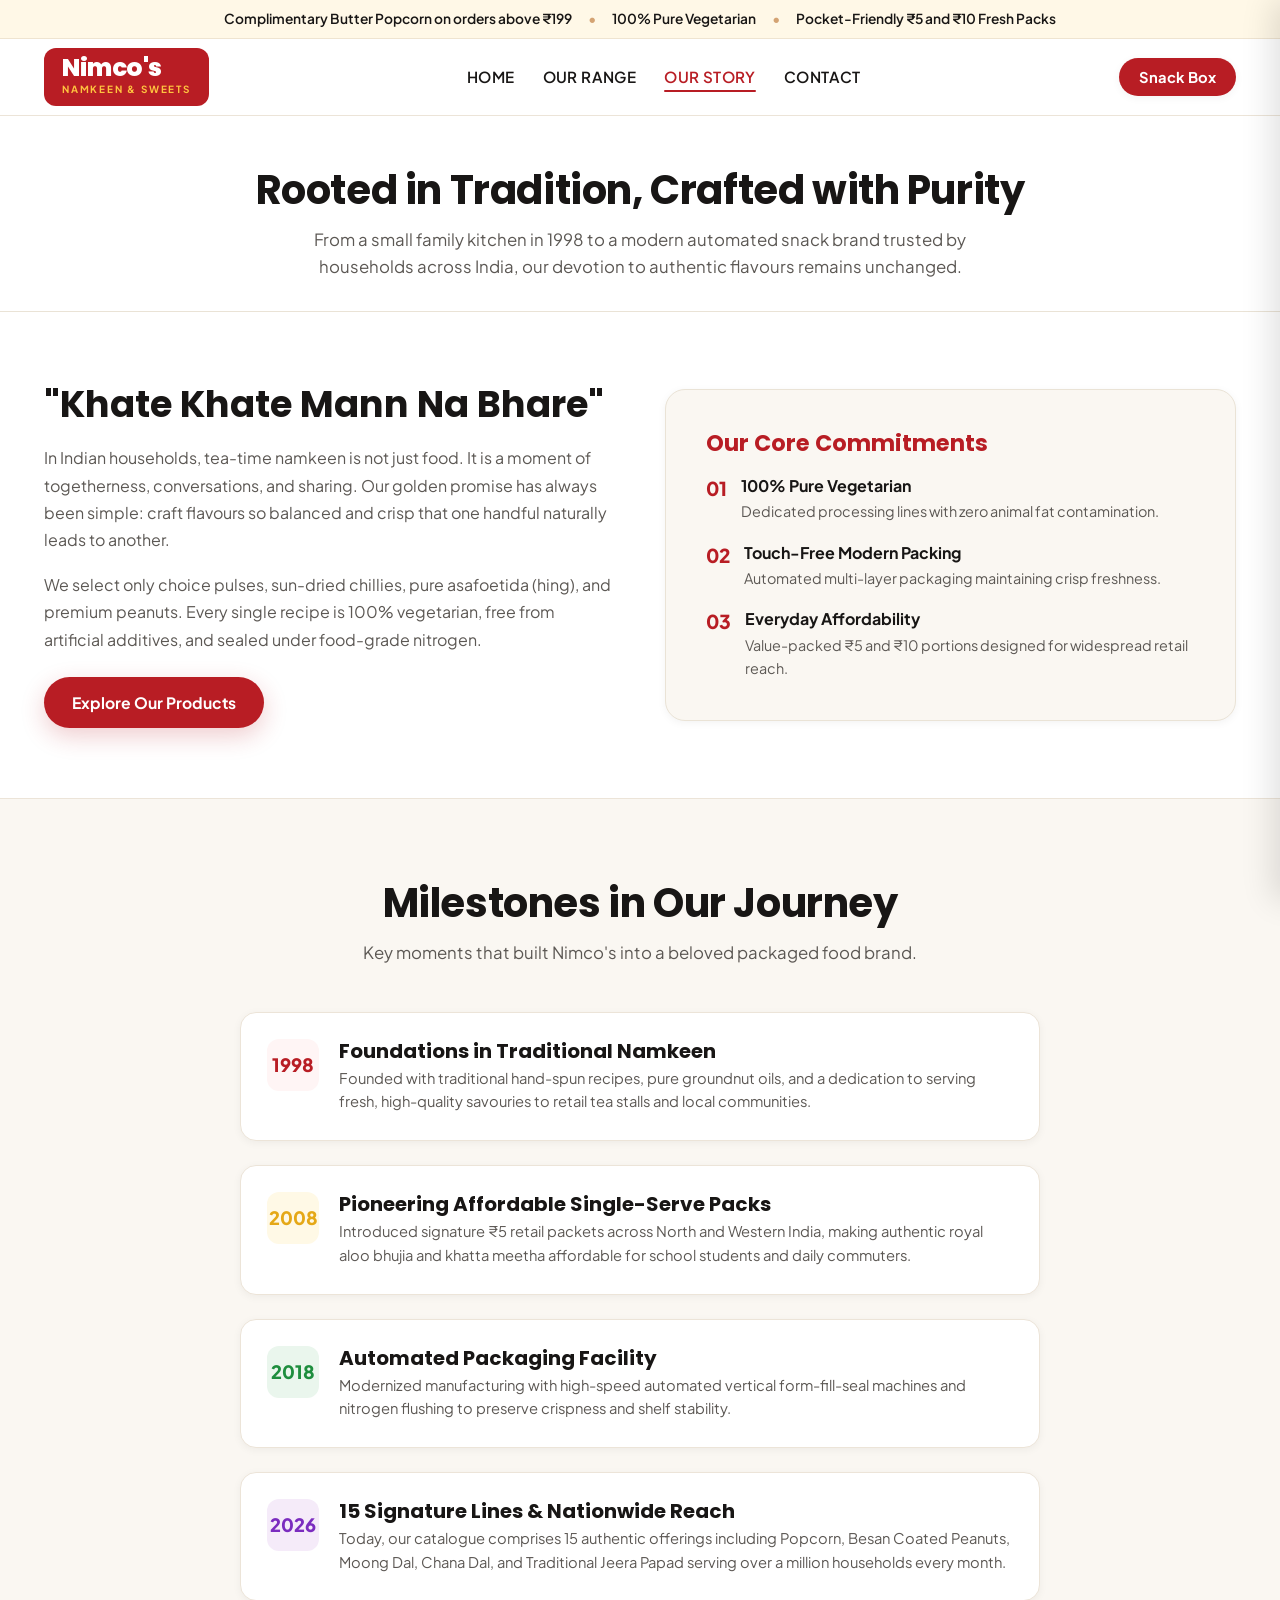
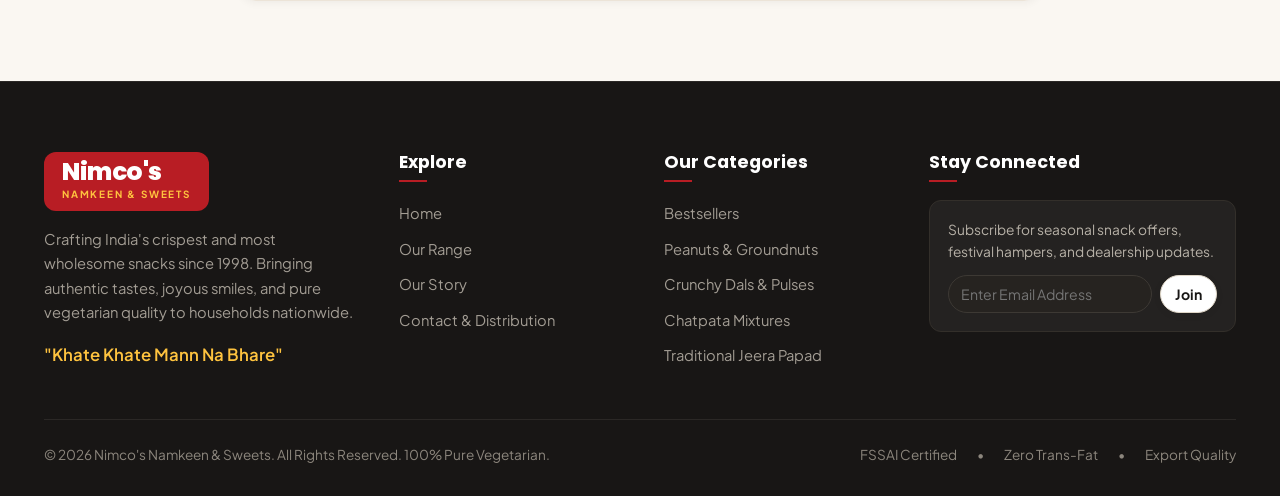
==== commit 3407dac7: "feat: add core website styles, product catalog, cart, and UI components for Nimco web store" ====
--- a/about.html
+++ b/about.html
@@ -10,6 +10,17 @@
 </head>
 <body>
 
+  <!-- Top Announcement Bar -->
+  <aside class="top-ticker" aria-label="Special Offers" style="background: #FFF8E7; border-bottom: 1px solid #EFE4D0; padding: 8px 0;">
+    <div class="container" style="display: flex; justify-content: center; align-items: center; font-size: 0.86rem; color: var(--text-main); font-weight: 600; gap: 16px; flex-wrap: wrap;">
+      <span>Complimentary Butter Popcorn on orders above ₹199</span>
+      <span style="color: #D4A373;">•</span>
+      <span>100% Pure Vegetarian</span>
+      <span style="color: #D4A373;">•</span>
+      <span>Pocket-Friendly ₹5 and ₹10 Fresh Packs</span>
+    </div>
+  </aside>
+
   <!-- Navigation Header -->
   <header class="site-header">
     <div class="container nav-container">
@@ -46,7 +57,6 @@
   <!-- About Hero -->
   <section class="products-page-header">
     <div class="container">
-      <div class="section-tag">A Legacy of Pure Taste</div>
       <h1 class="section-title">Rooted in Tradition, Crafted with Purity</h1>
       <p class="section-desc" style="max-width: 680px; margin: 0 auto;">
         From a small family kitchen in 1998 to a modern automated snack brand trusted by households across India, our devotion to authentic flavours remains unchanged.
@@ -58,7 +68,6 @@
   <section style="padding: 70px 0; background: #FFFFFF; border-bottom: 1px solid #ECE4D8;">
     <div class="container" style="display: grid; grid-template-columns: 1fr 1fr; gap: 50px; align-items: center;">
       <div>
-        <div class="section-tag">The Philosophy</div>
         <h2 style="font-size: 2.3rem; margin-bottom: 18px; color: var(--text-main);">
           "Khate Khate Mann Na Bhare"
         </h2>
@@ -103,7 +112,6 @@
   <!-- The Journey Timeline -->
   <main class="container" style="padding: 80px 24px;">
     <div class="section-header">
-      <div class="section-tag">Milestones</div>
       <h2 class="section-title">Milestones in Our Journey</h2>
       <p class="section-desc">Key moments that built Nimco's into a beloved packaged food brand.</p>
     </div>
@@ -225,10 +233,10 @@
             <span class="brand-sub">Namkeen & Sweets</span>
           </div>
           <p>
-            Crafting India's crunchiest and most wholesome snacks since 1998. Bringing authentic tastes, joyous smiles, and pure vegetarian quality to households nationwide.
+            Crafting India's crispest and most wholesome snacks since 1998. Bringing authentic tastes, joyous smiles, and pure vegetarian quality to households nationwide.
           </p>
           <div class="footer-tagline-quote">
-            "Khate Khate Mann Na Bhare!"
+            "Khate Khate Mann Na Bhare"
           </div>
         </div>
 
--- a/css/style.css
+++ b/css/style.css
@@ -711,8 +711,12 @@
   left: 16px;
   top: 50%;
   transform: translateY(-50%);
-  color: var(--text-light);
-  font-size: 1rem;
+  color: var(--text-muted);
+  stroke: var(--text-muted);
+  pointer-events: none;
+  display: flex;
+  align-items: center;
+  justify-content: center;
 }
 
 .category-filter-tabs {
@@ -753,57 +757,78 @@
   margin-bottom: 60px;
 }
 
+/* ==========================================================================
+   AUTHENTIC FMCG PRODUCT CARDS
+   ========================================================================== */
 .snack-card {
   background: #FFFFFF;
+  border: 1px solid #EAE1D5;
   border-radius: 20px;
-  border: 1px solid #ECE4D8;
-  padding: 22px 20px;
+  padding: 20px;
+  display: flex;
+  flex-direction: column;
+  box-shadow: 0 4px 18px rgba(0, 0, 0, 0.04);
+  transition: transform 0.28s cubic-bezier(0.16, 1, 0.3, 1), box-shadow 0.28s ease, border-color 0.28s ease;
   position: relative;
-  transition: all 0.28s ease;
-  box-shadow: 0 4px 15px rgba(0, 0, 0, 0.04);
-  display: flex;
-  flex-direction: column;
 }
 
 .snack-card:hover {
-  transform: translateY(-6px);
-  border-color: #DCCFBF;
-  box-shadow: 0 14px 30px rgba(0, 0, 0, 0.08);
+  transform: translateY(-5px);
+  box-shadow: 0 14px 32px rgba(0, 0, 0, 0.08);
+  border-color: #DECFC0;
 }
 
 .card-top-row {
   display: flex;
   justify-content: space-between;
   align-items: center;
-  margin-bottom: 14px;
+  margin-bottom: 12px;
+  gap: 8px;
+}
+
+.flavor-badge-pill {
+  display: inline-flex;
+  align-items: center;
+  padding: 4px 12px;
+  border-radius: 999px;
+  background: var(--brand-red);
+  color: #FFFFFF;
+  font-family: var(--font-body);
+  font-size: 0.78rem;
+  font-weight: 700;
+  letter-spacing: 0.02em;
+  white-space: nowrap;
 }
 
 .price-tag {
   background: var(--bg-warm);
   color: var(--brand-red);
   font-family: var(--font-body);
-  font-weight: 700;
-  font-size: 0.92rem;
+  font-weight: 800;
+  font-size: 0.95rem;
   padding: 4px 12px;
   border-radius: 999px;
   border: 1px solid #EAD8C3;
+  white-space: nowrap;
 }
 
 .product-img-wrap {
-  height: 220px;
+  height: 210px;
   display: flex;
   align-items: center;
   justify-content: center;
-  margin-bottom: 16px;
+  margin-bottom: 12px;
   padding: 8px;
+  cursor: pointer;
+  position: relative;
 }
 
 .product-img-wrap img {
   max-height: 100%;
   width: auto;
   object-fit: contain;
-  transition: transform 0.3s ease;
-  filter: drop-shadow(0 10px 14px rgba(0, 0, 0, 0.12));
+  transition: transform 0.35s cubic-bezier(0.18, 0.89, 0.32, 1.28);
+  filter: drop-shadow(0 10px 16px rgba(0, 0, 0, 0.12));
 }
 
 .product-img-wrap img[src$=".jpeg"],
@@ -815,7 +840,7 @@
 }
 
 .snack-card:hover .product-img-wrap img {
-  transform: scale(1.06);
+  transform: scale(1.06) translateY(-3px);
 }
 
 .product-info {
@@ -824,24 +849,42 @@
   flex-direction: column;
 }
 
-.snack-tagline {
-  font-size: 0.8rem;
-  font-weight: 700;
-  color: var(--brand-red);
-  text-transform: uppercase;
-  letter-spacing: 0.5px;
-  margin-bottom: 4px;
+.snack-meta-chips {
+  display: flex;
+  align-items: center;
+  gap: 8px;
+  margin-bottom: 8px;
+  flex-wrap: wrap;
+}
+
+.weight-chip {
+  font-size: 0.78rem;
+  font-weight: 700;
+  color: var(--text-muted);
+  background: var(--bg-warm);
+  padding: 2px 8px;
+  border-radius: 6px;
+}
+
+.crunch-mini-pill {
+  font-size: 0.75rem;
+  font-weight: 700;
+  color: #8C6400;
+  background: #FEF3C7;
+  padding: 2px 8px;
+  border-radius: 6px;
+  border: 1px solid #FDE68A;
 }
 
 .snack-title {
-  font-size: 1.25rem;
+  font-size: 1.18rem;
   color: var(--text-main);
-  margin-bottom: 8px;
-  line-height: 1.28;
-}
-
-.snack-desc {
-  font-size: 0.88rem;
+  margin-bottom: 6px;
+  line-height: 1.3;
+}
+
+.snack-funbite {
+  font-size: 0.86rem;
   color: var(--text-muted);
   margin-bottom: 14px;
   line-height: 1.5;
@@ -861,23 +904,27 @@
 }
 
 .btn-add-snack {
-  flex: 1;
+  flex: 1.2;
   background: var(--brand-red);
   color: #FFFFFF;
   font-family: var(--font-body);
   font-weight: 700;
   font-size: 0.92rem;
-  padding: 9px 16px;
+  padding: 10px 14px;
   border-radius: 999px;
   display: flex;
   align-items: center;
   justify-content: center;
   gap: 6px;
+  cursor: pointer;
+  border: none;
   transition: all var(--transition-fast);
 }
 
 .btn-add-snack:hover {
   background: var(--brand-red-dark);
+  transform: translateY(-1px);
+  box-shadow: 0 4px 14px rgba(184, 29, 36, 0.25);
 }
 
 .btn-add-snack.added-feedback {
@@ -886,7 +933,7 @@
 }
 
 .btn-quick-view {
-  padding: 8px 14px;
+  padding: 9px 16px;
   border-radius: 999px;
   background: var(--bg-warm);
   border: 1px solid #E4DCD0;
@@ -899,12 +946,25 @@
   color: var(--text-main);
   transition: all var(--transition-fast);
   white-space: nowrap;
+  cursor: pointer;
 }
 
 .btn-quick-view:hover {
   background: #FFFFFF;
   border-color: var(--brand-red);
   color: var(--brand-red);
+}
+
+/* Cart Badge Bounce Animation on Add */
+@keyframes cartBadgeBounce {
+  0% { transform: scale(1); }
+  35% { transform: scale(1.3) rotate(-4deg); }
+  65% { transform: scale(0.95) rotate(2deg); }
+  100% { transform: scale(1) rotate(0deg); }
+}
+
+.cart-btn-trigger.cart-badge-bounce {
+  animation: cartBadgeBounce 0.45s ease;
 }
 
 /* ==========================================================================
@@ -1279,6 +1339,208 @@
 
 .modal-body {
   padding: 32px;
+}
+
+/* Modal Craveable Layout */
+.product-modal-grid {
+  display: grid;
+  grid-template-columns: 1fr 1.35fr;
+  gap: 32px;
+  align-items: start;
+}
+
+.modal-pack-showcase {
+  border-radius: 18px;
+  padding: 28px 20px;
+  text-align: center;
+  border: 1px solid var(--border-subtle);
+  position: relative;
+  display: flex;
+  flex-direction: column;
+  align-items: center;
+}
+
+.modal-flavor-badge {
+  display: inline-block;
+  padding: 4px 14px;
+  border-radius: 999px;
+  color: #FFFFFF;
+  font-weight: 800;
+  font-size: 0.82rem;
+  margin-bottom: 14px;
+  border: 1.5px solid rgba(255, 255, 255, 0.75);
+  box-shadow: 0 4px 12px rgba(0, 0, 0, 0.12);
+}
+
+.modal-packet-img {
+  max-height: 290px;
+  width: auto;
+  margin: 0 auto;
+  filter: drop-shadow(0 14px 24px rgba(0, 0, 0, 0.15));
+  transition: transform 0.3s ease;
+}
+
+.modal-packet-img:hover {
+  transform: scale(1.04);
+}
+
+.modal-veg-pill {
+  margin-top: 18px;
+  display: inline-flex;
+  align-items: center;
+  gap: 8px;
+  font-weight: 700;
+  font-size: 0.85rem;
+  color: #1E7E34;
+  background: #FFFFFF;
+  padding: 6px 14px;
+  border-radius: 999px;
+  border: 1px solid #C3E6CB;
+}
+
+.modal-details-col {
+  display: flex;
+  flex-direction: column;
+}
+
+.modal-header-meta {
+  display: flex;
+  align-items: center;
+  gap: 12px;
+  margin-bottom: 8px;
+}
+
+.modal-price {
+  font-weight: 800;
+  color: var(--brand-red);
+  font-size: 1.35rem;
+}
+
+.modal-title {
+  font-size: 1.65rem;
+  margin-bottom: 6px;
+  line-height: 1.25;
+  color: var(--text-main);
+}
+
+.modal-tagline {
+  color: #B85D00;
+  font-weight: 700;
+  font-size: 0.95rem;
+  margin-bottom: 12px;
+}
+
+.modal-desc {
+  color: var(--text-muted);
+  font-size: 0.95rem;
+  line-height: 1.6;
+  margin-bottom: 16px;
+}
+
+.modal-moment-callout {
+  background: #FFFBF2;
+  border-left: 3px solid var(--brand-yellow-dark);
+  padding: 10px 14px;
+  border-radius: 0 8px 8px 0;
+  margin-bottom: 16px;
+  display: flex;
+  align-items: flex-start;
+  gap: 10px;
+  font-size: 0.88rem;
+  line-height: 1.45;
+}
+
+.modal-moment-callout strong {
+  display: block;
+  font-size: 0.74rem;
+  text-transform: uppercase;
+  color: #8C6400;
+}
+
+.modal-flavor-breakdown {
+  display: flex;
+  flex-direction: column;
+  gap: 8px;
+  background: #FAFAFA;
+  border: 1px solid var(--border-subtle);
+  border-radius: 12px;
+  padding: 12px 14px;
+  margin-bottom: 16px;
+}
+
+.flavor-meter-row {
+  display: flex;
+  align-items: center;
+  justify-content: space-between;
+  font-size: 0.82rem;
+  font-weight: 700;
+  color: var(--text-muted);
+}
+
+.meter-bar {
+  width: 130px;
+  height: 8px;
+  background: #EFE8DC;
+  border-radius: 999px;
+  overflow: hidden;
+}
+
+.meter-fill {
+  height: 100%;
+  border-radius: 999px;
+}
+
+.modal-nutrition-card {
+  background: #FAFAFA;
+  border: 1px solid var(--border-subtle);
+  border-radius: 12px;
+  padding: 14px;
+  margin-bottom: 16px;
+}
+
+.nutrition-header {
+  font-weight: 700;
+  font-size: 0.8rem;
+  color: var(--text-muted);
+  margin-bottom: 10px;
+  text-transform: uppercase;
+  letter-spacing: 0.05em;
+}
+
+.nutrition-quad-grid {
+  display: grid;
+  grid-template-columns: repeat(4, 1fr);
+  gap: 8px;
+  text-align: center;
+}
+
+.nutrition-quad-cell {
+  background: #FFFFFF;
+  padding: 8px 4px;
+  border-radius: 6px;
+  border: 1px solid var(--border-subtle);
+  font-size: 0.72rem;
+  color: var(--text-muted);
+}
+
+.nutrition-quad-cell strong {
+  font-size: 0.92rem;
+  color: var(--text-main);
+  display: block;
+}
+
+.modal-ingredients-text {
+  font-size: 0.82rem;
+  color: var(--text-muted);
+  line-height: 1.5;
+  margin-bottom: 20px;
+}
+
+@media (max-width: 640px) {
+  .product-modal-grid {
+    grid-template-columns: 1fr;
+    gap: 20px;
+  }
 }
 
 /* ==========================================================================
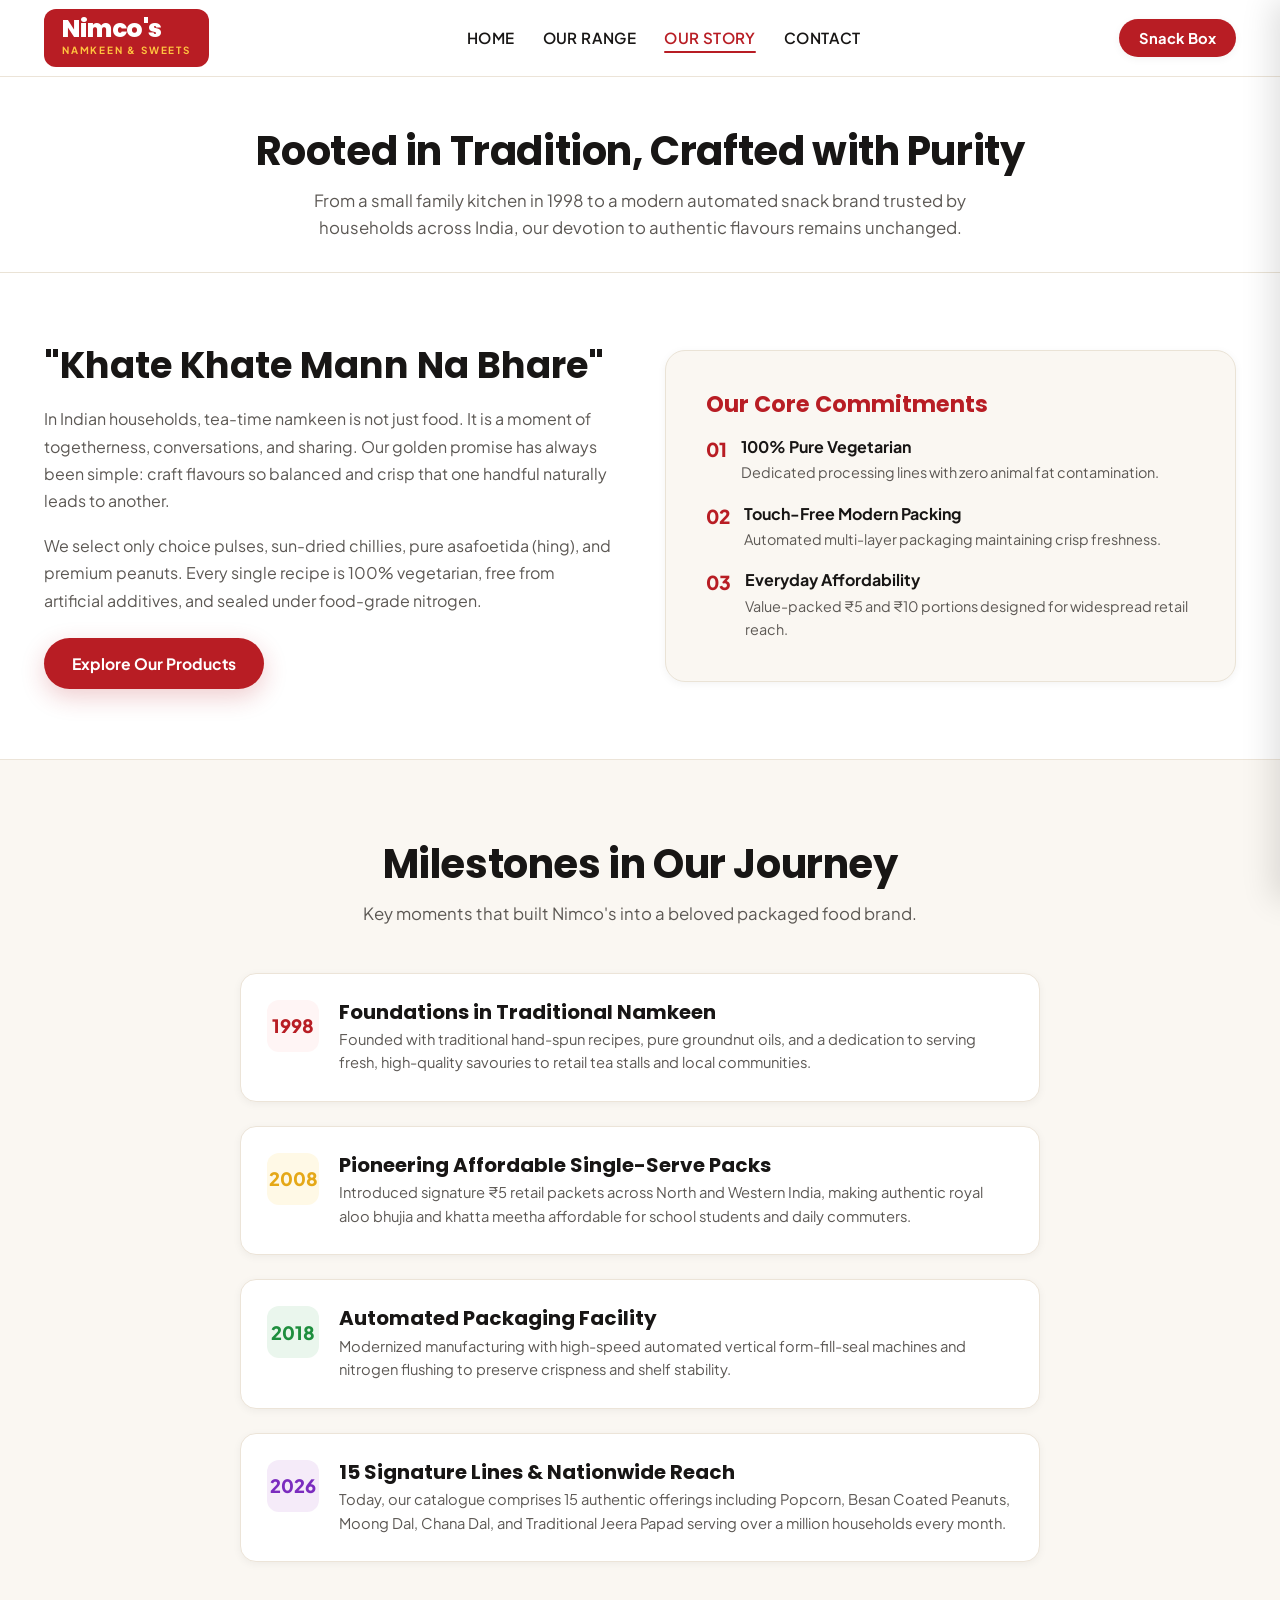
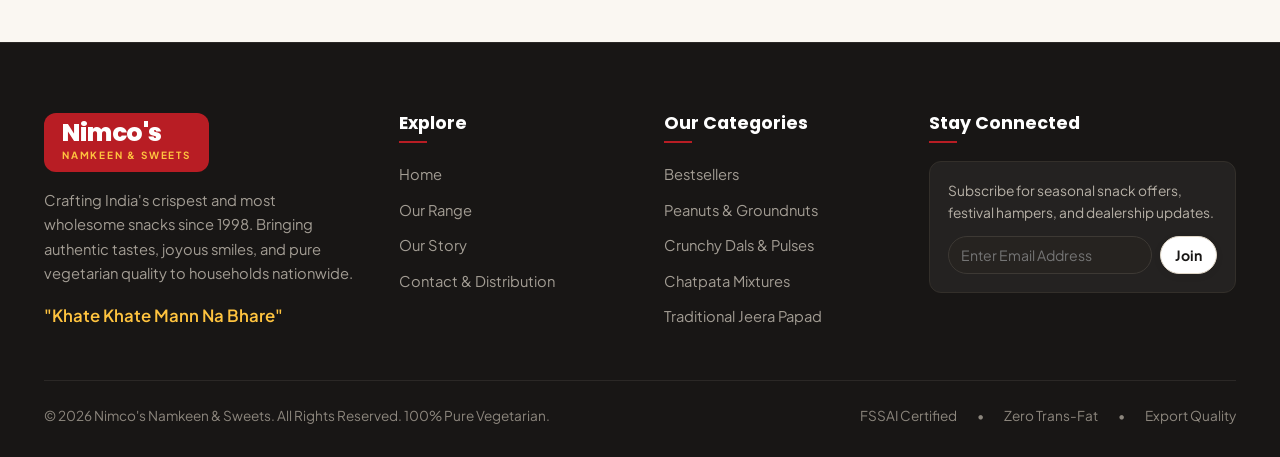
==== commit a4f72ddb: "refactor: remove top announcement bar from about, contact, and products pages" ====
--- a/about.html
+++ b/about.html
@@ -10,16 +10,6 @@
 </head>
 <body>
 
-  <!-- Top Announcement Bar -->
-  <aside class="top-ticker" aria-label="Special Offers" style="background: #FFF8E7; border-bottom: 1px solid #EFE4D0; padding: 8px 0;">
-    <div class="container" style="display: flex; justify-content: center; align-items: center; font-size: 0.86rem; color: var(--text-main); font-weight: 600; gap: 16px; flex-wrap: wrap;">
-      <span>Complimentary Butter Popcorn on orders above ₹199</span>
-      <span style="color: #D4A373;">•</span>
-      <span>100% Pure Vegetarian</span>
-      <span style="color: #D4A373;">•</span>
-      <span>Pocket-Friendly ₹5 and ₹10 Fresh Packs</span>
-    </div>
-  </aside>
 
   <!-- Navigation Header -->
   <header class="site-header">
--- a/css/style.css
+++ b/css/style.css
@@ -378,9 +378,66 @@
    ========================================================================== */
 .hero-section {
   position: relative;
-  padding: 70px 0 90px;
+  padding: 75px 0 100px;
   overflow: hidden;
-  background: radial-gradient(circle at 65% 40%, #FFF5DD 0%, #FAF7F2 75%);
+  background: #0E0A06;
+  color: #FFFFFF;
+}
+
+/* Ambient Video Backdrop & Overlay */
+.hero-video-backdrop {
+  position: absolute;
+  top: 0;
+  left: 0;
+  width: 100%;
+  height: 100%;
+  overflow: hidden;
+  z-index: 1;
+  pointer-events: none;
+}
+
+.hero-bg-video {
+  position: absolute;
+  top: 50%;
+  left: 50%;
+  transform: translate(-50%, -50%);
+  min-width: 100%;
+  min-height: 100%;
+  width: auto;
+  height: auto;
+  object-fit: cover;
+  object-position: center 60%;
+  opacity: 0.72;
+  filter: brightness(0.88) contrast(1.08) saturate(1.15);
+  will-change: transform;
+}
+
+.hero-video-overlay {
+  position: absolute;
+  top: 0;
+  left: 0;
+  width: 100%;
+  height: 100%;
+  background: linear-gradient(
+    90deg,
+    rgba(14, 10, 6, 0.94) 0%,
+    rgba(14, 10, 6, 0.82) 42%,
+    rgba(14, 10, 6, 0.40) 78%,
+    rgba(14, 10, 6, 0.65) 100%
+  );
+  z-index: 2;
+}
+
+/* Bottom blend to transition into the warm cream of the Craveable Section */
+.hero-video-overlay::after {
+  content: '';
+  position: absolute;
+  bottom: 0;
+  left: 0;
+  right: 0;
+  height: 90px;
+  background: linear-gradient(to bottom, rgba(14, 10, 6, 0) 0%, rgba(250, 247, 242, 0.85) 70%, #FAF7F2 100%);
+  pointer-events: none;
 }
 
 .hero-curved-bottom {
@@ -392,6 +449,8 @@
   grid-template-columns: 1.15fr 0.85fr;
   align-items: center;
   gap: 50px;
+  position: relative;
+  z-index: 5;
 }
 
 .hero-content {
@@ -403,7 +462,7 @@
   display: inline-flex;
   align-items: center;
   gap: 8px;
-  color: var(--brand-red);
+  color: var(--brand-yellow);
   font-size: 0.88rem;
   font-weight: 700;
   letter-spacing: 1.5px;
@@ -415,17 +474,17 @@
   font-size: 3.4rem;
   line-height: 1.15;
   margin-bottom: 18px;
-  color: var(--text-main);
+  color: #FFFFFF;
   letter-spacing: -0.5px;
 }
 
 .hero-title .highlight-red {
-  color: var(--brand-red);
+  color: var(--brand-yellow);
 }
 
 .hero-subtitle {
   font-size: 1.15rem;
-  color: var(--text-muted);
+  color: rgba(255, 255, 255, 0.86);
   margin-bottom: 32px;
   max-width: 540px;
   font-weight: 400;
@@ -440,33 +499,74 @@
   margin-bottom: 38px;
 }
 
+.hero-cta-group .btn-secondary {
+  background: rgba(255, 255, 255, 0.12);
+  color: #FFFFFF;
+  border: 1.5px solid rgba(255, 255, 255, 0.32);
+  backdrop-filter: blur(8px);
+  -webkit-backdrop-filter: blur(8px);
+}
+
+.hero-cta-group .btn-secondary:hover {
+  background: rgba(255, 255, 255, 0.22);
+  border-color: #FFFFFF;
+  color: #FFFFFF;
+}
+
 .hero-trust-badges {
   display: flex;
   align-items: center;
-  gap: 28px;
+  gap: 16px 20px;
   padding-top: 24px;
-  border-top: 1px solid #EAE3D6;
+  border-top: 1px solid rgba(255, 255, 255, 0.15);
+  flex-wrap: wrap;
 }
 
 .trust-item {
   display: flex;
   align-items: center;
-  gap: 10px;
-  font-size: 0.88rem;
+  gap: 8px;
+  font-size: 0.84rem;
   font-weight: 600;
-  color: var(--text-main);
+  color: rgba(255, 255, 255, 0.94);
+}
+
+.trust-item .weight-chip {
+  background: rgba(255, 255, 255, 0.14) !important;
+  border: 1px solid rgba(255, 255, 255, 0.25) !important;
+  color: #FFFFFF !important;
 }
 
 .trust-item-icon {
   width: 32px;
   height: 32px;
   border-radius: 50%;
-  background: #FFFFFF;
-  border: 1px solid #E4DBD0;
+  background: rgba(255, 255, 255, 0.12);
+  border: 1px solid rgba(255, 255, 255, 0.25);
   display: flex;
   align-items: center;
   justify-content: center;
   font-size: 1rem;
+}
+
+@media (prefers-reduced-motion: reduce) {
+  .hero-bg-video {
+    display: none;
+  }
+  .hero-section {
+    background: radial-gradient(circle at 65% 40%, #1A130C 0%, #0E0A06 75%);
+  }
+}
+
+@media (max-width: 768px) {
+  .hero-video-overlay {
+    background: linear-gradient(
+      180deg,
+      rgba(14, 10, 6, 0.88) 0%,
+      rgba(14, 10, 6, 0.94) 50%,
+      rgba(14, 10, 6, 0.82) 100%
+    );
+  }
 }
 
 /* Hero Pack Visuals */
@@ -519,8 +619,6 @@
   right: 0;
   top: 30px;
   transform: rotate(8deg);
-  border-radius: 16px;
-  border: 2px solid #FFFFFF;
 }
 
 .hero-pack-side:hover {
@@ -831,14 +929,6 @@
   filter: drop-shadow(0 10px 16px rgba(0, 0, 0, 0.12));
 }
 
-.product-img-wrap img[src$=".jpeg"],
-.product-img-wrap img[src$=".jpg"] {
-  border: 1px solid #ECE4D8;
-  border-radius: 12px;
-  background: #FFF;
-  padding: 4px;
-}
-
 .snack-card:hover .product-img-wrap img {
   transform: scale(1.06) translateY(-3px);
 }
@@ -968,12 +1058,37 @@
 }
 
 /* ==========================================================================
-   WHY NIMCO'S (BENTO GRID - REFINED)
+   WHY NIMCO'S (BENTO GRID - HIGH-END FMCG EDITORIAL)
    ========================================================================== */
 .benefits-section {
-  padding: 85px 0;
-  background: #FFFFFF;
+  padding: 95px 0 90px;
+  background: #FCFAF6;
   border-top: 1px solid #ECE4D8;
+  border-bottom: 1px solid #ECE4D8;
+  position: relative;
+}
+
+.section-kicker {
+  display: inline-flex;
+  align-items: center;
+  gap: 8px;
+  padding: 6px 14px;
+  background: #FFF4E5;
+  border: 1px solid #F5D7B5;
+  border-radius: 999px;
+  font-size: 0.74rem;
+  font-weight: 700;
+  text-transform: uppercase;
+  letter-spacing: 0.12em;
+  color: #A04A00;
+  margin-bottom: 14px;
+}
+
+.kicker-dot {
+  width: 6px;
+  height: 6px;
+  background: var(--brand-red);
+  border-radius: 50%;
 }
 
 .bento-grid {
@@ -983,53 +1098,271 @@
 }
 
 .bento-card {
-  background: var(--bg-cream);
-  border-radius: 18px;
-  border: 1px solid #EBE4D8;
-  padding: 32px 26px;
-  transition: all 0.25s ease;
+  background: #FFFFFF;
+  border-radius: 20px;
+  border: 1px solid #EAE1D3;
+  padding: 30px 26px;
+  display: flex;
+  flex-direction: column;
+  transition: transform 0.35s cubic-bezier(0.2, 0.8, 0.2, 1), box-shadow 0.35s cubic-bezier(0.2, 0.8, 0.2, 1), border-color 0.25s ease;
+  box-shadow: 0 4px 16px -2px rgba(24, 22, 21, 0.04), 0 1px 3px rgba(0, 0, 0, 0.02);
+  position: relative;
 }
 
 .bento-card:hover {
-  transform: translateY(-4px);
-  border-color: #DCCFBF;
-  box-shadow: var(--shadow-sm);
+  transform: translateY(-5px);
+  border-color: #D6C4AC;
+  box-shadow: 0 16px 36px -4px rgba(24, 22, 21, 0.08), 0 4px 12px rgba(0, 0, 0, 0.03);
 }
 
 .bento-card.card-wide {
   grid-column: span 2;
   display: flex;
-  align-items: center;
-  gap: 26px;
-}
-
-.bento-icon-bubble {
-  width: 58px;
-  height: 58px;
+  flex-direction: column;
+}
+
+.bento-card-header {
+  display: flex;
+  align-items: center;
+  justify-content: space-between;
+  margin-bottom: 20px;
+}
+
+.bento-icon-box {
+  width: 50px;
+  height: 50px;
   border-radius: 14px;
-  background: #FFFFFF;
-  border: 1px solid #E4DBD0;
-  display: flex;
+  display: inline-flex;
   align-items: center;
   justify-content: center;
-  font-size: 1.8rem;
-  margin-bottom: 18px;
   flex-shrink: 0;
-}
-
-.bento-card.card-wide .bento-icon-bubble {
-  margin-bottom: 0;
+  transition: transform 0.3s cubic-bezier(0.2, 0.8, 0.2, 1);
+}
+
+.bento-card:hover .bento-icon-box {
+  transform: scale(1.08);
+}
+
+.bento-icon-veg {
+  background: #EBF7EE;
+  color: #1E8E3E;
+  border: 1px solid #CEEBD3;
+}
+
+.bento-icon-price {
+  background: #FFF8E6;
+  color: #A05E03;
+  border: 1px solid #FDE4B4;
+}
+
+.bento-icon-tech {
+  background: #FDF1F1;
+  color: #B81D24;
+  border: 1px solid #FAD1D3;
+}
+
+.bento-icon-protein {
+  background: #F0F9F3;
+  color: #247545;
+  border: 1px solid #D3EDDC;
+}
+
+.bento-icon-heritage {
+  background: #FFF5EA;
+  color: #B56006;
+  border: 1px solid #FCE1C2;
+}
+
+.bento-pill-tag {
+  display: inline-flex;
+  align-items: center;
+  padding: 4px 11px;
+  border-radius: 999px;
+  font-size: 0.72rem;
+  font-weight: 700;
+  text-transform: uppercase;
+  letter-spacing: 0.08em;
+}
+
+.tag-green {
+  background: #EBF7EE;
+  color: #1E8E3E;
+  border: 1px solid #CBEBD1;
+}
+
+.tag-amber {
+  background: #FFF8E6;
+  color: #9E5C00;
+  border: 1px solid #FDE4B4;
+}
+
+.tag-crimson {
+  background: #FDF1F1;
+  color: #B81D24;
+  border: 1px solid #FAD1D3;
+}
+
+.tag-gold {
+  background: #FFF5EA;
+  color: #A65700;
+  border: 1px solid #FCE0BE;
+}
+
+.bento-card-body {
+  display: flex;
+  flex-direction: column;
+  flex: 1;
 }
 
 .bento-title {
-  font-size: 1.35rem;
-  margin-bottom: 8px;
+  font-family: var(--font-display);
+  font-size: 1.25rem;
+  font-weight: 700;
+  color: var(--text-main);
+  line-height: 1.35;
+  margin-bottom: 10px;
+  letter-spacing: -0.015em;
+}
+
+.bento-card.card-wide .bento-title {
+  font-size: 1.42rem;
+}
+
+.bento-title-accent {
+  color: #8F1218;
 }
 
 .bento-text {
-  color: var(--text-muted);
-  font-size: 0.94rem;
-  line-height: 1.6;
+  font-family: var(--font-body);
+  color: #55504A;
+  font-size: 0.92rem;
+  line-height: 1.62;
+  margin-bottom: 20px;
+}
+
+/* Feature Chips */
+.bento-feature-chips {
+  display: flex;
+  flex-wrap: wrap;
+  gap: 8px;
+  margin-top: auto;
+}
+
+.bento-chip {
+  display: inline-flex;
+  align-items: center;
+  gap: 6px;
+  font-size: 0.76rem;
+  font-weight: 600;
+  color: #48433C;
+  background: #FBF8F3;
+  border: 1px solid #E8DFD1;
+  border-radius: 8px;
+  padding: 5px 11px;
+  transition: background 0.2s ease, border-color 0.2s ease;
+}
+
+.bento-chip svg {
+  color: #B81D24;
+}
+
+.bento-card:hover .bento-chip {
+  background: #FFFFFF;
+  border-color: #D8CCBD;
+}
+
+/* Stat Strip for Price Card */
+.bento-stat-strip {
+  display: flex;
+  gap: 10px;
+  margin-top: auto;
+}
+
+.bento-stat-pill {
+  flex: 1;
+  display: flex;
+  flex-direction: column;
+  padding: 8px 12px;
+  background: #FBF8F3;
+  border: 1px solid #E8DFD1;
+  border-radius: 10px;
+  transition: background 0.2s ease, border-color 0.2s ease;
+}
+
+.bento-card:hover .bento-stat-pill {
+  background: #FFFFFF;
+  border-color: #D8CCBD;
+}
+
+.bento-stat-price {
+  font-family: var(--font-display);
+  font-size: 1.22rem;
+  font-weight: 800;
+  color: #B81D24;
+  line-height: 1.1;
+}
+
+.bento-stat-desc {
+  font-size: 0.72rem;
+  font-weight: 600;
+  color: #726C65;
+  margin-top: 2px;
+}
+
+/* Pulse Badges for Nutrition Card */
+.bento-pulse-badges {
+  display: flex;
+  flex-wrap: wrap;
+  gap: 8px;
+  margin-top: auto;
+}
+
+.pulse-pill {
+  display: inline-flex;
+  align-items: center;
+  font-size: 0.76rem;
+  font-weight: 600;
+  color: #1F6B38;
+  background: #EFF8F2;
+  border: 1px solid #D2EBD9;
+  border-radius: 8px;
+  padding: 5px 11px;
+  transition: background 0.2s ease, border-color 0.2s ease;
+}
+
+.bento-card:hover .pulse-pill {
+  background: #FFFFFF;
+  border-color: #BEDCC6;
+}
+
+/* Quote Bar for Motto Card */
+.bento-quote-bar {
+  display: flex;
+  align-items: flex-start;
+  gap: 10px;
+  padding: 10px 14px;
+  background: #FFF9F3;
+  border-left: 3px solid #B81D24;
+  border-top: 1px solid #F5E8DC;
+  border-right: 1px solid #F5E8DC;
+  border-bottom: 1px solid #F5E8DC;
+  border-radius: 0 10px 10px 0;
+  margin-top: auto;
+}
+
+.quote-symbol {
+  font-family: Georgia, serif;
+  font-size: 1.5rem;
+  line-height: 1;
+  color: #B81D24;
+  flex-shrink: 0;
+}
+
+.quote-caption {
+  font-size: 0.8rem;
+  font-style: italic;
+  color: #615951;
+  line-height: 1.45;
 }
 
 /* ==========================================================================
@@ -1677,19 +2010,28 @@
     grid-template-columns: repeat(2, 1fr);
   }
   .bento-grid {
+    grid-template-columns: repeat(2, 1fr);
+    gap: 18px;
+  }
+  .bento-card.card-wide {
+    grid-column: span 2;
+  }
+  .footer-grid {
+    grid-template-columns: 1fr 1fr;
+  }
+}
+
+@media (max-width: 768px) {
+  .bento-grid {
     grid-template-columns: 1fr;
+    gap: 16px;
   }
   .bento-card.card-wide {
     grid-column: span 1;
-    flex-direction: column;
-    text-align: center;
-  }
-  .footer-grid {
-    grid-template-columns: 1fr 1fr;
-  }
-}
-
-@media (max-width: 768px) {
+  }
+  .bento-card {
+    padding: 24px 20px;
+  }
   .hero-title {
     font-size: 2.4rem;
   }
